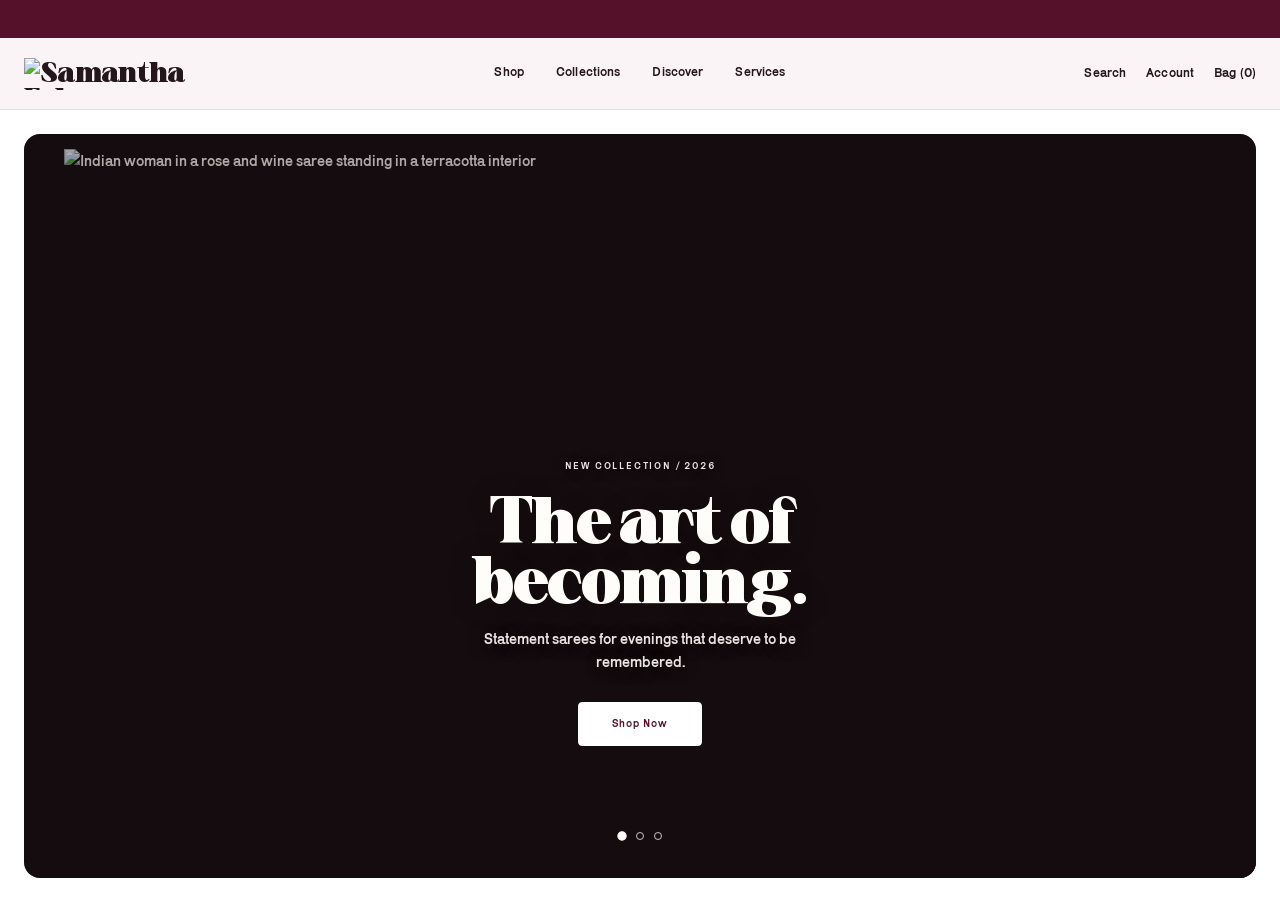
==== playground/design/index.html @ 4070430d "Add /design campaign surface with contained hero and nav alignment. Ship the campaign landing route " ====
<!doctype html>
<html lang="en">
  <head>
    <meta charset="UTF-8" />
    <meta name="viewport" content="width=device-width, initial-scale=1.0" />
    <title>Samantha Fab — Campaign Hero</title>
    <meta name="robots" content="noindex, nofollow" />
    <link rel="stylesheet" href="../styles/tokens.css" />
    <link rel="stylesheet" href="../styles/layout.css" />
    <link rel="stylesheet" href="../styles/homepage.css" />
    <link rel="stylesheet" href="../styles/quiet-editorial.css" />
    <link rel="stylesheet" href="../styles/design.css" />
    <link rel="stylesheet" href="../styles/review.css" />
    <script type="module" src="../agentation.js"></script>
  </head>
  <body>
    <div id="app" data-page="blank"></div>
    <script type="module" src="../app.js"></script>
  </body>
</html>
---- playground/styles/tokens.css ----
@font-face {
  font-family: "Sprat";
  src: url("../assets/fonts/sprat-variable.ttf") format("truetype");
  font-style: normal;
  font-weight: 100 900;
  font-stretch: 75% 125%;
  font-display: swap;
}

@font-face {
  font-family: "Karrik";
  src: url("../assets/fonts/karrik-regular.woff2") format("woff2");
  font-style: normal;
  font-weight: 400;
  font-display: swap;
}

@font-face {
  font-family: "Karrik";
  src: url("../assets/fonts/karrik-italic.woff2") format("woff2");
  font-style: italic;
  font-weight: 400;
  font-display: swap;
}

:root {
  /* Core palette — the brand color stays exact at the 700 step. */
  --color-primary-50: #faf3f6;
  --color-primary-100: #f1e1e7;
  --color-primary-200: #e3c5cf;
  --color-primary-300: #cc9aaa;
  --color-primary-400: #af6e84;
  --color-primary-500: #8f4561;
  --color-primary-600: #741e3f;
  --color-primary: #56112a;
  --color-primary-800: #3f0c20;
  --color-primary-900: #350817;

  /* Warm neutrals keep the light theme tactile rather than stark white. */
  --color-paper: #fbf8f4;
  --color-paper-deep: #f0e9e3;
  --color-cream: #fffdf9;
  --color-ink: #24171c;
  --color-ink-soft: #4f3e44;
  --color-muted: #745e66;
  --color-rule: #dcced3;
  --color-rule-dark: #bbaab1;
  --color-white: #ffffff;
  --color-cream-rgb: 255, 253, 249;

  /* Existing semantic names retained for the page data and media tones. */
  --paper: var(--color-paper);
  --paper-deep: var(--color-paper-deep);
  --cream: var(--color-cream);
  --ink: var(--color-ink);
  --ink-soft: var(--color-ink-soft);
  --muted: var(--color-muted);
  --rule: var(--color-rule);
  --rule-dark: var(--color-rule-dark);
  --rust: var(--color-primary);
  --rust-soft: var(--color-primary-300);
  --indigo: var(--color-primary-800);
  --moss: var(--color-primary-600);
  --ochre: var(--color-primary-500);
  --white: var(--color-white);

  --annotation-bg: #f6edd8;
  --annotation-line: #c5a66f;
  --annotation-label: #765f17;

  /* Typography — display contrast comes from family, size, and leading. */
  --font-display: "Sprat", Georgia, "Times New Roman", serif;
  --font-body: "Karrik", ui-sans-serif, system-ui, -apple-system, BlinkMacSystemFont, "Segoe UI", sans-serif;
  --font-sans-fallback: ui-sans-serif, system-ui, -apple-system, BlinkMacSystemFont, "Segoe UI", sans-serif;

  --weight-body: 400;
  --weight-display: 500;
  --weight-ui: 400;
  --weight-strong: 400;

  --text-2xs: 10px;
  --text-xs: 11px;
  --text-sm: 13px;
  --text-md: 16px;
  --text-body: clamp(15px, 1.05vw, 17px);
  --text-lg: clamp(18px, 1.4vw, 21px);
  --text-xl: clamp(24px, 2.2vw, 32px);
  --text-2xl: clamp(36px, 4vw, 56px);
  --text-3xl: clamp(48px, 6vw, 82px);
  --text-hero: clamp(58px, 8.5vw, 132px);
  --text-hero-mobile: clamp(50px, 15vw, 76px);
  --text-section-mobile: 40px;

  --leading-label: 1.1;
  --leading-tight: 0.94;
  --leading-display: 0.9;
  --leading-copy: 1.52;
  --leading-body: 1.58;

  --tracking-tight: -0.035em;
  --tracking-display: -0.025em;
  --tracking-ui: 0.01em;
  --tracking-label: 0.095em;

  --content-max: 1440px;
  --page-pad: clamp(20px, 5vw, 80px);
  --grid-gap: clamp(20px, 2.5vw, 40px);
  --section-pad-y: clamp(72px, 9vw, 144px);
  --stack-gap: clamp(20px, 2.5vw, 32px);
  --copy-inset: clamp(28px, 4vw, 64px);
  --rail-gap-top: clamp(40px, 5vw, 64px);
  --item-gap: clamp(16px, 2vw, 28px);

  --radius-media: 3px;
  --radius-control: 4px;
  --z-sticky: 40;
  --focus-ring: 2px solid var(--color-primary);
}

@media (max-width: 768px) {
  :root {
    --page-pad: 20px;
    --section-pad-y: clamp(56px, 12vw, 88px);
    --copy-inset: 24px;
    --rail-gap-top: 36px;
  }
}
---- playground/styles/layout.css ----
* {
  box-sizing: border-box;
}

html {
  scroll-behavior: smooth;
}

body {
  margin: 0;
  background: var(--paper);
  color: var(--ink);
  font-family: var(--font-body);
  font-size: var(--text-body);
  font-weight: var(--weight-body);
  line-height: var(--leading-body);
  font-synthesis: none;
  font-kerning: normal;
  -webkit-font-smoothing: antialiased;
}

img,
video {
  display: block;
  max-width: 100%;
}

a {
  color: inherit;
}

button {
  font: inherit;
  color: inherit;
  background: none;
  border: 0;
  cursor: pointer;
}

:focus-visible {
  outline: var(--focus-ring);
  outline-offset: 3px;
}

.site {
  width: 100%;
  min-height: 100vh;
  background: var(--paper);
}

.shell {
  width: min(100%, var(--content-max));
  margin-inline: auto;
  padding-inline: var(--page-pad);
}

.section {
  position: relative;
  padding-block: var(--section-pad-y);
}

.section--flush {
  padding-block: 0;
}

.section--compact {
  padding-block: clamp(48px, 6vw, 80px);
}

.section__inner {
  width: min(100%, var(--content-max));
  margin-inline: auto;
  padding-inline: var(--page-pad);
}

.grid-12 {
  display: grid;
  grid-template-columns: repeat(12, minmax(0, 1fr));
  gap: var(--grid-gap);
}

.eyebrow {
  display: block;
  margin: 0 0 16px;
  color: var(--muted);
  font-size: var(--text-xs);
  font-weight: var(--weight-ui);
  line-height: var(--leading-label);
  letter-spacing: var(--tracking-label);
  text-transform: uppercase;
}

.section-title {
  margin: 0;
  max-width: 18ch;
  color: var(--ink);
  font-family: var(--font-display);
  font-size: clamp(32px, 4vw, var(--text-2xl));
  font-weight: var(--weight-display);
  line-height: var(--leading-tight);
  letter-spacing: var(--tracking-display);
  text-wrap: balance;
}

.section-copy {
  margin: 18px 0 0;
  max-width: 42ch;
  color: var(--ink-soft);
  font-size: var(--text-body);
  line-height: var(--leading-copy);
  text-wrap: pretty;
}

.section-heading {
  display: flex;
  flex-direction: column;
  gap: 0;
}

.section-heading__row {
  display: flex;
  flex-wrap: wrap;
  align-items: flex-end;
  justify-content: space-between;
  gap: 20px 40px;
}

.text-link {
  display: inline-flex;
  align-items: center;
  gap: 8px;
  width: fit-content;
  color: var(--ink);
  font-size: var(--text-sm);
  font-weight: var(--weight-ui);
  letter-spacing: var(--tracking-ui);
  text-decoration: none;
  border-bottom: 1px solid currentColor;
  padding-bottom: 2px;
  transition: color 160ms ease, gap 160ms ease, border-color 160ms ease;
}

.text-link:hover {
  color: var(--rust);
  gap: 12px;
}

.text-link__arrow {
  display: inline-block;
  transition: transform 160ms ease;
}

.text-link:hover .text-link__arrow {
  transform: translateX(3px);
}

.button {
  display: inline-flex;
  align-items: center;
  justify-content: center;
  min-height: 48px;
  padding: 0 24px;
  border: 1px solid var(--ink);
  border-radius: var(--radius-control);
  font-size: var(--text-sm);
  font-weight: var(--weight-strong);
  letter-spacing: var(--tracking-ui);
  text-decoration: none;
  transition: background-color 160ms ease, color 160ms ease, border-color 160ms ease;
}

.button--fill {
  background: var(--ink);
  color: var(--cream);
}

.button--fill:hover {
  background: var(--rust);
  border-color: var(--rust);
}

.button--ghost {
  background: transparent;
  color: var(--cream);
  border-color: var(--cream);
}

.button--ghost:hover {
  background: var(--cream);
  color: var(--ink);
}

.button--on-dark {
  background: var(--cream);
  color: var(--ink);
  border-color: var(--cream);
}

.button--on-dark:hover {
  background: transparent;
  color: var(--cream);
}

.action-row {
  display: flex;
  flex-wrap: wrap;
  align-items: center;
  gap: 20px 36px;
}

.hairline {
  border: 0;
  border-top: 1px solid var(--rule);
  margin: 0;
}

.sr-only {
  position: absolute;
  width: 1px;
  height: 1px;
  padding: 0;
  margin: -1px;
  overflow: hidden;
  clip: rect(0, 0, 0, 0);
  white-space: nowrap;
  border: 0;
}

.review-only {
  display: none;
}

body[data-notes="true"] .review-only {
  display: revert;
}

@media (prefers-reduced-motion: reduce) {
  *,
  *::before,
  *::after {
    scroll-behavior: auto !important;
    transition-duration: 0.01ms !important;
    animation-duration: 0.01ms !important;
    animation-iteration-count: 1 !important;
  }
}

@media (max-width: 1024px) {
  .grid-12 {
    grid-template-columns: repeat(8, minmax(0, 1fr));
  }
}

@media (max-width: 768px) {
  .grid-12 {
    grid-template-columns: 1fr;
  }

  .section-title {
    font-size: var(--text-section-mobile);
    max-width: none;
  }
}
---- playground/styles/homepage.css ----
/* Site header — utility scrolls away; header sticks */

.site-header {
  position: sticky;
  top: 0;
  z-index: var(--z-sticky);
  background: var(--cream);
}

.utility-strip {
  display: flex;
  align-items: center;
  justify-content: center;
  gap: clamp(20px, 4vw, 48px);
  min-height: 36px;
  padding: 10px var(--page-pad);
  background: var(--rust);
  color: var(--cream);
  font-size: var(--text-xs);
  font-weight: var(--weight-ui);
  letter-spacing: var(--tracking-ui);
  line-height: var(--leading-label);
}

.utility-strip__item {
  white-space: nowrap;
}

.primary-nav {
  position: relative;
  display: grid;
  grid-template-columns: minmax(160px, 1fr) auto minmax(160px, 1fr);
  align-items: center;
  gap: 20px;
  min-height: 72px;
  padding: 14px var(--page-pad);
  background: var(--cream);
  border-bottom: 1px solid var(--rule);
}

.header-notes {
  padding-block: 16px 0;
}

.wordmark {
  display: inline-flex;
  align-items: center;
  width: fit-content;
  margin: 0;
  color: var(--ink);
  font-family: var(--font-display);
  font-size: clamp(22px, 2.2vw, 28px);
  font-weight: var(--weight-display);
  letter-spacing: var(--tracking-display);
  line-height: var(--leading-tight);
  text-decoration: none;
}

.wordmark__image {
  display: block;
  width: clamp(150px, 15vw, 190px);
  height: 42px;
  max-width: none;
  object-fit: cover;
  object-position: center;
  mix-blend-mode: multiply;
}

.nav-links {
  display: flex;
  align-items: center;
  justify-content: center;
  gap: clamp(20px, 2.5vw, 40px);
}

.nav-links a {
  font-size: var(--text-sm);
  font-weight: var(--weight-ui);
  letter-spacing: var(--tracking-ui);
  text-decoration: none;
  border-bottom: 1px solid transparent;
  padding-bottom: 2px;
  transition: color 160ms ease, border-color 160ms ease;
}

.nav-links a:hover {
  color: var(--rust);
  border-color: var(--rust);
}

.nav-actions {
  display: flex;
  align-items: center;
  justify-content: flex-end;
  gap: 20px;
}

.nav-action {
  font-size: var(--text-sm);
  font-weight: var(--weight-ui);
  letter-spacing: var(--tracking-ui);
  text-decoration: none;
  transition: color 160ms ease;
}

.nav-action:hover {
  color: var(--rust);
}

.nav-menu-toggle {
  display: none;
  min-height: 40px;
  padding: 0 12px;
  border: 1px solid var(--rule);
  border-radius: var(--radius-control);
  font-size: var(--text-sm);
  font-weight: var(--weight-ui);
  letter-spacing: var(--tracking-ui);
}

/* Media */

.media {
  position: relative;
  overflow: hidden;
  width: 100%;
  border-radius: var(--radius-media);
  background: var(--paper-deep);
}

.media__frame {
  width: 100%;
  height: 100%;
  object-fit: cover;
}

.media--tone-rust { background: var(--rust); }
.media--tone-indigo { background: var(--indigo); }
.media--tone-moss { background: var(--moss); }
.media--tone-ochre { background: var(--ochre); }
.media--tone-paper { background: var(--paper-deep); }
.media--tone-ink { background: var(--ink); }

.media--fallback {
  min-height: 100%;
}

.media--ratio-portrait { aspect-ratio: 3 / 4; }
.media--ratio-square { aspect-ratio: 1 / 1; }
.media--ratio-landscape { aspect-ratio: 4 / 3; }
.media--ratio-wide { aspect-ratio: 16 / 10; }
.media--ratio-hero { aspect-ratio: 4 / 5; min-height: 520px; }
.media--fill {
  position: absolute;
  inset: 0;
  height: 100%;
  aspect-ratio: auto;
}

/* Hero */

.section--hero {
  padding-block: clamp(56px, 7vw, 104px);
  border-bottom: 1px solid var(--rule);
}

.hero-grid {
  display: grid;
  grid-template-columns: repeat(12, minmax(0, 1fr));
  column-gap: clamp(32px, 4.5vw, 72px);
  row-gap: var(--stack-gap);
  align-items: stretch;
  min-height: min(78vh, 760px);
}

.hero-media {
  grid-column: span 7;
  position: relative;
  min-height: 520px;
}

.hero-media .media {
  position: absolute;
  inset: 0;
  height: 100%;
  border-radius: var(--radius-media);
}

.hero-copy {
  grid-column: span 5;
  display: flex;
  flex-direction: column;
  justify-content: center;
  gap: clamp(24px, 3vw, 36px);
  padding: clamp(28px, 4vw, 56px) 0;
  min-width: 0;
}

.hero-copy .eyebrow {
  margin-bottom: 0;
}

.hero-title {
  margin: 0;
  max-width: 9ch;
  font-family: var(--font-display);
  font-size: var(--text-hero);
  font-weight: var(--weight-display);
  line-height: var(--leading-display);
  letter-spacing: var(--tracking-tight);
  text-wrap: balance;
}

.hero-body {
  margin: 0;
  max-width: 34ch;
  color: var(--ink-soft);
  font-size: var(--text-lg);
  line-height: var(--leading-copy);
}

.hero-copy .action-row {
  margin-top: 8px;
}

/* Occasion */

.section--occasion {
  border-bottom: 1px solid var(--rule);
}

.occasion-rail {
  display: grid;
  grid-template-columns: repeat(5, minmax(0, 1fr));
  gap: var(--grid-gap);
  margin-top: var(--rail-gap-top);
}

.occasion-tile {
  display: flex;
  flex-direction: column;
  min-width: 0;
  text-decoration: none;
}

.occasion-tile .media {
  aspect-ratio: 3 / 4;
}

.occasion-tile:nth-child(2) .media,
.occasion-tile:nth-child(4) .media {
  aspect-ratio: 3 / 4.15;
}

.occasion-tile__title {
  margin: 18px 0 0;
  font-family: var(--font-display);
  font-size: var(--text-xl);
  font-weight: var(--weight-display);
  line-height: var(--leading-tight);
}

.occasion-tile__link {
  margin-top: 12px;
  padding-bottom: 16px;
  border-bottom: 1px solid var(--rule);
  color: var(--ink-soft);
  font-size: var(--text-sm);
  font-weight: var(--weight-ui);
  letter-spacing: var(--tracking-ui);
}

.occasion-tile:hover .occasion-tile__link {
  color: var(--rust);
}

.occasion-tile:hover .media__frame,
.occasion-tile:hover .media--fallback {
  transform: scale(1.02);
}

.occasion-tile .media__frame,
.occasion-tile .media--fallback {
  transition: transform 220ms ease;
}

/* Products */

.section--products {
  background: var(--cream);
  border-bottom: 1px solid var(--rule);
}

.product-rail {
  display: grid;
  grid-template-columns: repeat(4, minmax(0, 1fr));
  gap: var(--grid-gap);
  margin-top: var(--rail-gap-top);
}

.product-card {
  display: flex;
  flex-direction: column;
  min-width: 0;
}

.product-card__link {
  display: flex;
  flex-direction: column;
  min-width: 0;
  height: 100%;
  text-decoration: none;
  color: inherit;
}

.product-card .media {
  aspect-ratio: 3 / 4;
  transition: transform 220ms ease;
}

.product-card__link:hover .media {
  transform: scale(1.02);
}

.product-card__body {
  display: flex;
  flex-direction: column;
  gap: 6px;
  padding-top: 18px;
}

.product-tag {
  margin: 0;
  color: var(--muted);
  font-size: var(--text-xs);
  font-weight: var(--weight-ui);
  line-height: var(--leading-label);
  letter-spacing: var(--tracking-label);
  text-transform: uppercase;
}

.product-name {
  margin: 0;
  font-family: var(--font-display);
  font-size: var(--text-lg);
  font-weight: var(--weight-display);
  line-height: var(--leading-tight);
}

.product-meta {
  display: flex;
  justify-content: space-between;
  gap: 16px;
  margin-top: 6px;
  color: var(--muted);
  font-size: var(--text-sm);
  line-height: var(--leading-label);
}

.product-price {
  color: var(--ink);
  font-weight: var(--weight-strong);
}

/* Ready-to-wear split */

.section--split {
  border-bottom: 1px solid var(--rule);
}

.split-grid {
  display: grid;
  grid-template-columns: repeat(12, minmax(0, 1fr));
  column-gap: var(--copy-inset);
  row-gap: var(--stack-gap);
  align-items: center;
}

.split-media {
  grid-column: span 6;
  position: relative;
  min-height: 560px;
}

.split-media .media {
  position: absolute;
  inset: 0;
}

.split-copy {
  grid-column: span 6;
  padding: clamp(16px, 3vw, 40px) 0;
  min-width: 0;
}

.point-list {
  list-style: none;
  margin: 40px 0 0;
  padding: 0;
}

.point-item {
  display: grid;
  grid-template-columns: 48px minmax(0, 1fr);
  gap: 16px;
  padding: 18px 0;
  border-top: 1px solid var(--rule);
  font-size: var(--text-body);
  line-height: var(--leading-body);
}

.point-item:last-child {
  border-bottom: 1px solid var(--rule);
}

.point-item__index {
  color: var(--muted);
  font-size: var(--text-sm);
  font-weight: var(--weight-ui);
  line-height: var(--leading-label);
  letter-spacing: var(--tracking-ui);
}

.split-copy .button,
.split-copy .action-row {
  margin-top: 40px;
}

/* Price */

.section--price {
  border-bottom: 1px solid var(--rule);
}

.price-grid {
  display: grid;
  grid-template-columns: repeat(3, minmax(0, 1fr));
  gap: var(--grid-gap);
  margin-top: var(--rail-gap-top);
}

.price-panel {
  display: flex;
  flex-direction: column;
  justify-content: space-between;
  min-height: 280px;
  padding: clamp(28px, 3vw, 36px);
  border: 1px solid var(--rule);
  text-decoration: none;
  transition: border-color 160ms ease;
}

.price-panel:hover {
  border-color: var(--rule-dark);
}

.price-panel--paper { background: var(--paper-deep); }
.price-panel--moss { background: var(--moss); color: var(--cream); }
.price-panel--ochre { background: var(--ochre); color: var(--cream); }

.price-panel__label {
  font-size: var(--text-sm);
  font-weight: var(--weight-ui);
  letter-spacing: var(--tracking-ui);
}

.price-panel__value {
  margin: 28px 0 auto;
  font-family: var(--font-display);
  font-size: var(--text-2xl);
  font-weight: var(--weight-display);
  line-height: var(--leading-display);
  letter-spacing: var(--tracking-tight);
}

.price-panel__cta {
  margin-top: 28px;
  font-size: var(--text-sm);
  font-weight: var(--weight-strong);
  letter-spacing: var(--tracking-ui);
  text-decoration: underline;
  text-underline-offset: 4px;
}

.price-panel--moss .price-panel__cta,
.price-panel--ochre .price-panel__cta {
  color: var(--cream);
}

/* Story */

.section--story {
  background: var(--paper-deep);
  border-bottom: 1px solid var(--rule);
}

.story-grid {
  display: grid;
  grid-template-columns: repeat(12, minmax(0, 1fr));
  column-gap: var(--copy-inset);
  row-gap: var(--stack-gap);
  align-items: center;
}

.story-copy {
  grid-column: span 5;
  min-width: 0;
}

.story-media {
  grid-column: span 7;
  position: relative;
  min-height: 480px;
}

.story-media .media {
  position: absolute;
  inset: 0;
}

.media-caption {
  margin-top: 14px;
  color: var(--muted);
  font-size: var(--text-sm);
}

.story-copy .text-link {
  margin-top: 32px;
}

/* Benefits */

.section--benefits {
  border-bottom: 1px solid var(--rule);
}

.benefit-grid {
  display: grid;
  grid-template-columns: repeat(4, minmax(0, 1fr));
  margin-top: var(--rail-gap-top);
  border-top: 1px solid var(--rule);
}

.benefit-item {
  padding: 32px 28px 32px 0;
  border-right: 1px solid var(--rule);
}

.benefit-item:last-child {
  border-right: 0;
  padding-right: 0;
}

.benefit-item:not(:first-child) {
  padding-left: 28px;
}

.benefit-index {
  display: block;
  margin-bottom: 32px;
  color: var(--muted);
  font-size: var(--text-sm);
  font-weight: var(--weight-ui);
  line-height: var(--leading-label);
  letter-spacing: var(--tracking-label);
}

.benefit-title {
  margin: 0 0 14px;
  font-family: var(--font-display);
  font-size: var(--text-xl);
  font-weight: var(--weight-display);
  line-height: var(--leading-tight);
}

.benefit-copy {
  margin: 0;
  color: var(--ink-soft);
  font-size: var(--text-sm);
  line-height: var(--leading-copy);
  max-width: 28ch;
}

/* Proof */

.section--proof {
  background: var(--cream);
  border-bottom: 1px solid var(--rule);
}

.proof-grid {
  display: grid;
  grid-template-columns: 1.2fr 1fr 1fr;
  gap: var(--grid-gap);
  margin-top: var(--rail-gap-top);
}

.proof-card {
  display: flex;
  flex-direction: column;
  min-width: 0;
}

.proof-card--feature .media {
  aspect-ratio: 4 / 5;
}

.proof-card:not(.proof-card--feature) .media {
  aspect-ratio: 1 / 1;
}

.proof-quote {
  margin: 22px 0 0;
  font-family: var(--font-display);
  font-size: var(--text-xl);
  font-weight: var(--weight-display);
  line-height: var(--leading-tight);
  letter-spacing: var(--tracking-display);
}

.proof-caption {
  margin: 12px 0 0;
  color: var(--muted);
  font-size: var(--text-sm);
}

.proof-card .text-link {
  margin-top: 20px;
}

/* Service */

.section--service {
  background: var(--indigo);
  color: var(--cream);
  padding-block: clamp(56px, 7vw, 96px);
}

.section--service .eyebrow {
  color: rgba(var(--color-cream-rgb), 0.72);
  margin-bottom: 12px;
}

.section--service .section-title {
  color: var(--cream);
  max-width: 16ch;
}

.section--service .section-copy {
  color: var(--cream);
  opacity: 0.88;
  margin-top: 14px;
  max-width: 38ch;
}

.service-grid {
  display: grid;
  grid-template-columns: repeat(12, minmax(0, 1fr));
  column-gap: clamp(28px, 3.5vw, 48px);
  row-gap: 28px;
  align-items: center;
}

.service-copy {
  grid-column: span 7;
  display: flex;
  flex-direction: column;
  justify-content: center;
  min-width: 0;
  padding: 0;
}

.service-media {
  grid-column: span 5;
  position: relative;
  min-height: 280px;
  max-height: 420px;
  aspect-ratio: 4 / 5;
}

.service-media .media {
  position: absolute;
  inset: 0;
}

.section--service .text-link {
  color: var(--cream);
  border-color: rgba(var(--color-cream-rgb), 0.55);
}

.section--service .text-link:hover {
  color: var(--cream);
  border-color: var(--cream);
}

.service-copy .action-row {
  margin-top: 28px;
  gap: 18px 28px;
}

/* Library — quiet utility strip, deliberately underplayed */

.section--library {
  border-bottom: 1px solid var(--rule);
}

.section--library-quiet {
  padding-block: clamp(28px, 4vw, 44px);
  background: var(--paper-deep);
}

.library-quiet {
  display: flex;
  flex-wrap: wrap;
  align-items: baseline;
  justify-content: space-between;
  gap: 16px 40px;
}

.library-quiet__lead {
  display: flex;
  flex-wrap: wrap;
  align-items: baseline;
  gap: 10px 20px;
  min-width: 0;
}

.library-quiet__lead .eyebrow {
  margin: 0;
}

.library-quiet__title {
  margin: 0;
  color: var(--ink-soft);
  font-family: var(--font-body);
  font-size: var(--text-sm);
  font-weight: var(--weight-ui);
  line-height: var(--leading-copy);
  max-width: none;
}

.library-quiet__links {
  display: flex;
  flex-wrap: wrap;
  align-items: center;
  gap: 10px 24px;
}

.library-quiet__link {
  color: var(--ink);
  font-size: var(--text-sm);
  font-weight: var(--weight-ui);
  letter-spacing: var(--tracking-ui);
  text-decoration: none;
  border-bottom: 1px solid transparent;
  padding-bottom: 1px;
  transition: color 160ms ease, border-color 160ms ease;
}

.library-quiet__link:hover {
  color: var(--rust);
  border-color: var(--rust);
}

/* Sale */

.section--sale {
  background: var(--rust);
  color: var(--cream);
  padding-block: clamp(48px, 6vw, 80px);
}

.section--sale .eyebrow {
  color: rgba(var(--color-cream-rgb), 0.78);
  margin-bottom: 10px;
}

.section--sale .section-title {
  color: var(--cream);
  max-width: 22ch;
}

.sale-block {
  display: flex;
  flex-direction: column;
  gap: clamp(28px, 4vw, 44px);
}

.sale-inner {
  display: flex;
  flex-wrap: wrap;
  align-items: flex-end;
  justify-content: space-between;
  gap: 20px 40px;
}

.sale-copy .section-title {
  margin-top: 0;
}

.section--sale .text-link {
  color: var(--cream);
  border-color: rgba(var(--color-cream-rgb), 0.65);
}

.section--sale .text-link:hover {
  border-color: var(--cream);
}

.product-rail--sale {
  margin-top: 0;
}

.product-card--on-sale {
  color: var(--cream);
}

.product-card--on-sale .product-tag {
  color: rgba(var(--color-cream-rgb), 0.7);
}

.product-card--on-sale .product-name {
  color: var(--cream);
}

.product-card--on-sale .product-meta {
  color: rgba(var(--color-cream-rgb), 0.7);
}

.product-card--on-sale .product-price {
  color: var(--cream);
}

.product-price-wrap {
  display: inline-flex;
  align-items: baseline;
  gap: 8px;
}

.product-compare {
  font-size: var(--text-sm);
  font-weight: var(--weight-body);
  text-decoration: line-through;
  opacity: 0.7;
}

.product-card--on-sale .product-compare {
  color: rgba(var(--color-cream-rgb), 0.65);
}

/* Footer */

.site-footer {
  background: var(--ink);
  color: var(--cream);
  padding-block: clamp(56px, 8vw, 96px) 40px;
}

.footer-grid {
  display: grid;
  grid-template-columns: minmax(0, 1.2fr) minmax(0, 2fr);
  gap: clamp(48px, 6vw, 88px);
}

.site-footer .wordmark {
  color: var(--cream);
}

.footer-brand-copy {
  margin: 20px 0 0;
  max-width: 28ch;
  color: rgba(var(--color-cream-rgb), 0.72);
  font-size: var(--text-body);
  line-height: var(--leading-copy);
}

.footer-columns {
  display: grid;
  grid-template-columns: repeat(4, minmax(0, 1fr));
  gap: 28px 32px;
}

.footer-heading {
  margin: 0 0 18px;
  font-family: var(--font-display);
  font-size: var(--text-lg);
  font-weight: var(--weight-display);
  line-height: var(--leading-tight);
}

.footer-links {
  display: grid;
  gap: 12px;
  margin: 0;
  padding: 0;
  list-style: none;
}

.footer-links a {
  color: rgba(var(--color-cream-rgb), 0.72);
  font-size: var(--text-sm);
  font-weight: var(--weight-ui);
  line-height: var(--leading-copy);
  text-decoration: none;
  transition: color 160ms ease;
}

.footer-links a:hover {
  color: var(--cream);
}

.footer-bottom {
  margin-top: 56px;
  padding-top: 24px;
  border-top: 1px solid color-mix(in srgb, var(--rule) 22%, transparent);
  color: rgba(var(--color-cream-rgb), 0.55);
  font-size: var(--text-xs);
  line-height: var(--leading-label);
  letter-spacing: var(--tracking-ui);
}

/* Responsive */

@media (max-width: 1100px) {
  .occasion-rail {
    grid-template-columns: repeat(3, minmax(0, 1fr));
  }

  .occasion-tile:nth-child(4),
  .occasion-tile:nth-child(5) {
    grid-column: span 1;
  }

  .product-rail {
    grid-template-columns: repeat(2, minmax(0, 1fr));
  }

  .benefit-grid {
    grid-template-columns: repeat(2, minmax(0, 1fr));
  }

  .benefit-item:nth-child(2) {
    border-right: 0;
  }

  .benefit-item:nth-child(3),
  .benefit-item:nth-child(4) {
    border-top: 1px solid var(--rule);
  }

  .proof-grid {
    grid-template-columns: 1fr 1fr;
  }

  .proof-card--feature {
    grid-column: 1 / -1;
  }
}

@media (max-width: 900px) {
  .primary-nav {
    grid-template-columns: auto 1fr auto;
  }

  .nav-links {
    display: none;
  }

  .nav-menu-toggle {
    display: inline-flex;
    align-items: center;
  }

  .hero-grid,
  .split-grid,
  .story-grid,
  .service-grid {
    grid-template-columns: 1fr;
    min-height: 0;
    row-gap: 28px;
  }

  .hero-media,
  .hero-copy,
  .split-media,
  .split-copy,
  .story-copy,
  .story-media,
  .service-copy,
  .service-media {
    grid-column: 1;
  }

  .hero-media,
  .split-media,
  .story-media {
    position: relative;
    min-height: 0;
  }

  .hero-media .media,
  .split-media .media,
  .story-media .media {
    position: relative;
    inset: auto;
    aspect-ratio: 4 / 5;
    min-height: 360px;
  }

  .service-media {
    position: relative;
    min-height: 0;
    max-height: none;
    aspect-ratio: 5 / 4;
  }

  .service-media .media {
    position: relative;
    inset: auto;
    aspect-ratio: 5 / 4;
    min-height: 220px;
  }

  .hero-copy,
  .split-copy,
  .story-copy,
  .service-copy {
    padding: 0;
  }

  .service-copy .action-row {
    margin-top: 22px;
  }

  .hero-title {
    font-size: var(--text-hero-mobile);
    max-width: none;
  }

  .price-grid {
    grid-template-columns: 1fr;
  }

  .library-quiet {
    flex-direction: column;
    align-items: flex-start;
    gap: 14px;
  }

  .footer-grid {
    grid-template-columns: 1fr;
  }

  .footer-columns {
    grid-template-columns: repeat(2, minmax(0, 1fr));
  }

  .nav-links.nav-links--open {
    position: absolute;
    top: 100%;
    left: 0;
    right: 0;
    display: flex;
    flex-direction: column;
    align-items: flex-start;
    gap: 0;
    padding: 12px var(--page-pad) 20px;
    background: var(--cream);
    border-bottom: 1px solid var(--rule);
  }

  .nav-links.nav-links--open a {
    width: 100%;
    padding: 12px 0;
    border-bottom: 1px solid var(--rule);
  }

  .site-header {
    z-index: var(--z-sticky);
  }
}

@media (max-width: 640px) {
  .utility-strip {
    justify-content: flex-start;
    overflow-x: auto;
    -webkit-overflow-scrolling: touch;
  }

  .nav-actions .nav-action--account {
    display: none;
  }

  .occasion-rail,
  .product-rail {
    display: flex;
    overflow-x: auto;
    gap: 20px;
    padding-bottom: 8px;
    scroll-snap-type: x mandatory;
    -webkit-overflow-scrolling: touch;
  }

  .occasion-tile,
  .product-card {
    flex: 0 0 min(72vw, 280px);
    scroll-snap-align: start;
  }

  .benefit-grid {
    grid-template-columns: 1fr;
  }

  .benefit-item,
  .benefit-item:not(:first-child) {
    padding: 28px 0;
    border-right: 0;
    border-bottom: 1px solid var(--rule);
  }

  .benefit-item:nth-child(3),
  .benefit-item:nth-child(4) {
    border-top: 0;
  }

  .proof-grid {
    grid-template-columns: 1fr;
    gap: 32px;
  }

  .sale-inner {
    flex-direction: column;
    align-items: flex-start;
  }

  .sale-block {
    gap: 24px;
  }
}

/* Flat fallback surface — subtle textile grain, no gradient */
.media__fallback-surface {
  position: relative;
  width: 100%;
  height: 100%;
  min-height: inherit;
}

.media__fallback-surface::after {
  content: "";
  position: absolute;
  inset: 0;
  opacity: 0.12;
  pointer-events: none;
  background-image: url("data:image/svg+xml,%3Csvg viewBox='0 0 200 200' xmlns='http://www.w3.org/2000/svg'%3E%3Cfilter id='n'%3E%3CfeTurbulence type='fractalNoise' baseFrequency='0.85' numOctaves='3' stitchTiles='stitch'/%3E%3C/filter%3E%3Crect width='100%25' height='100%25' filter='url(%23n)' opacity='0.55'/%3E%3C/svg%3E");
  background-size: 160px 160px;
  mix-blend-mode: multiply;
}

.media--tone-ink .media__fallback-surface::after,
.media--tone-indigo .media__fallback-surface::after,
.media--tone-moss .media__fallback-surface::after,
.media--tone-rust .media__fallback-surface::after {
  mix-blend-mode: soft-light;
  opacity: 0.28;
}
---- playground/styles/quiet-editorial.css ----
/* Quiet Editorial Split — isolated page study */

body[data-page="quiet-editorial"] {
  background: var(--paper);
}

body[data-page="quiet-editorial"] .site {
  background: var(--paper);
}

body[data-page="quiet-editorial"] .utility-strip {
  min-height: 38px;
  padding-block: 10px;
  letter-spacing: var(--tracking-ui);
}

body[data-page="quiet-editorial"] .primary-nav {
  min-height: 76px;
  padding-block: 16px;
}

body[data-page="quiet-editorial"] .wordmark {
  font-size: clamp(24px, 2.4vw, 30px);
  font-weight: var(--weight-display);
}

body[data-page="quiet-editorial"] .nav-links {
  gap: clamp(24px, 3vw, 48px);
}

body[data-page="quiet-editorial"] .hero-grid {
  column-gap: clamp(40px, 6vw, 96px);
  min-height: min(76vh, 720px);
}

body[data-page="quiet-editorial"] .section--hero {
  padding-block: clamp(32px, 4.5vw, 72px);
  background: var(--paper);
}

body[data-page="quiet-editorial"] .hero-media {
  min-height: clamp(520px, 70vh, 720px);
}

body[data-page="quiet-editorial"] .hero-copy {
  gap: clamp(28px, 3.5vw, 44px);
  padding-block: clamp(32px, 5vw, 72px);
}

body[data-page="quiet-editorial"] .hero-title {
  max-width: 8ch;
  font-size: clamp(62px, 6.8vw, 108px);
}

body[data-page="quiet-editorial"] .hero-body {
  max-width: 31ch;
}

body[data-page="quiet-editorial"] .hero-copy .action-row {
  margin-top: 4px;
}

@media (max-width: 900px) {
  body[data-page="quiet-editorial"] .primary-nav {
    min-height: 68px;
  }

  body[data-page="quiet-editorial"] .hero-grid {
    min-height: 0;
    row-gap: 32px;
  }

  body[data-page="quiet-editorial"] .hero-media {
    min-height: 0;
  }

  body[data-page="quiet-editorial"] .hero-copy {
    gap: 24px;
    padding-block: 0 clamp(24px, 6vw, 48px);
  }

  body[data-page="quiet-editorial"] .hero-title {
    font-size: var(--text-hero-mobile);
  }
}

@media (max-width: 640px) {
  body[data-page="quiet-editorial"] .utility-strip {
    min-height: 36px;
  }

  body[data-page="quiet-editorial"] .section--hero {
    padding-block: 24px 48px;
  }

  body[data-page="quiet-editorial"] .hero-media .media {
    min-height: 420px;
  }
}
---- playground/styles/design.css ----
/* /design page experiments — isolated from the homepage and editorial study. */

/* Sprat’s wght axis is ~10–200; Regular is wght 100. A 100–900 face + CSS 400 reads heavy. */
@font-face {
  font-family: "Sprat Campaign";
  src: url("../assets/fonts/sprat-variable.ttf") format("truetype");
  font-style: normal;
  font-weight: 400;
  font-display: swap;
  font-variation-settings: "wght" 100, "wdth" 122;
}

body[data-page="blank"] {
  background: var(--white);
}

body[data-page="blank"] .site {
  background: var(--white);
}

/* —— Rotating USP strip (replaces static utility bar) —— */

body[data-page="blank"] .design-usp-strip {
  --usp-count: 3;
  --usp-hold: 3s;
  --usp-cycle: calc(var(--usp-count) * var(--usp-hold));
  padding-block: 0;
  border-bottom: 0;
  background: var(--rust);
  color: var(--cream);
}

body[data-page="blank"] .design-usp-strip__inner {
  width: 100%;
  max-width: none;
  padding: 0;
}

body[data-page="blank"] .design-usp-strip__viewport {
  position: relative;
  display: grid;
  place-items: center;
  min-height: 36px;
  padding: 10px var(--page-pad);
  overflow: hidden;
}

body[data-page="blank"] .design-usp-strip__list {
  position: relative;
  display: grid;
  place-items: center;
  width: 100%;
  margin: 0;
  padding: 0;
  list-style: none;
  min-height: 1.2em;
}

body[data-page="blank"] .design-usp-strip__item {
  grid-area: 1 / 1;
  display: inline-flex;
  align-items: center;
  justify-content: center;
  gap: 6px;
  margin: 0;
  opacity: 0;
  filter: blur(2px);
  pointer-events: none;
  font-size: var(--text-xs);
  font-weight: var(--weight-ui);
  letter-spacing: var(--tracking-ui);
  line-height: var(--leading-label);
  white-space: nowrap;
  animation: design-usp-cycle var(--usp-cycle) cubic-bezier(0.4, 0, 0.2, 1) infinite;
  animation-delay: calc(var(--usp-index, 0) * var(--usp-hold));
}

body[data-page="blank"] .design-usp-strip__icon {
  width: 16px;
  height: 16px;
  flex-shrink: 0;
}

body[data-page="blank"] .design-usp-strip__label {
  position: relative;
  display: inline-block;
  overflow: hidden;
}

body[data-page="blank"] .design-usp-strip__label::after {
  content: "";
  position: absolute;
  inset: -20% -40%;
  background: linear-gradient(
    105deg,
    transparent 0%,
    transparent 42%,
    rgba(255, 253, 249, 0.55) 50%,
    transparent 58%,
    transparent 100%
  );
  transform: translateX(-130%);
  opacity: 0;
  pointer-events: none;
  mix-blend-mode: soft-light;
  animation: design-usp-shimmer var(--usp-cycle) cubic-bezier(0.4, 0, 0.2, 1) infinite;
  animation-delay: calc(var(--usp-index, 0) * var(--usp-hold));
}

@keyframes design-usp-cycle {
  /* ~0.5s blur-in, hold, ~0.5s blur-out within each 1/3 slot (9s full cycle). */
  0% {
    opacity: 0;
    filter: blur(2px);
  }
  6% {
    opacity: 1;
    filter: blur(0);
  }
  27% {
    opacity: 1;
    filter: blur(0);
  }
  33.333% {
    opacity: 0;
    filter: blur(2px);
  }
  100% {
    opacity: 0;
    filter: blur(2px);
  }
}

@keyframes design-usp-shimmer {
  /* After settle (~6%), sweep once across the label, then rest until exit. */
  0%,
  7% {
    transform: translateX(-130%);
    opacity: 0;
  }
  8% {
    transform: translateX(-120%);
    opacity: 1;
  }
  18% {
    transform: translateX(120%);
    opacity: 1;
  }
  19%,
  100% {
    transform: translateX(120%);
    opacity: 0;
  }
}

/* —— Sticky nav: soft primary wash + blur —— */

body[data-page="blank"] .site-header {
  background: transparent;
}

body[data-page="blank"] .primary-nav {
  padding-inline: 24px;
  background: color-mix(in srgb, var(--color-primary-50) 90%, transparent);
  border-bottom-color: color-mix(in srgb, var(--color-primary-200) 55%, transparent);
  backdrop-filter: blur(14px) saturate(1.15);
  -webkit-backdrop-filter: blur(14px) saturate(1.15);
}

body[data-page="blank"] .wordmark__image {
  width: clamp(148px, 15vw, 200px);
  height: auto;
  max-height: 32px;
  object-fit: contain;
  object-position: left center;
  mix-blend-mode: normal;
}

body[data-page="blank"] .section--campaign-hero {
  padding: 24px;
  border-bottom: 0;
  background: var(--white);
}

body[data-page="blank"] .campaign-hero__stage {
  position: relative;
  width: 100%;
  min-height: clamp(592px, calc(100svh - 156px), 872px);
  overflow: hidden;
  isolation: isolate;
  border-radius: 16px;
  background: #160d10;
  color: var(--cream);
}

body[data-page="blank"] .campaign-hero__slides,
body[data-page="blank"] .campaign-slide,
body[data-page="blank"] .campaign-slide__media,
body[data-page="blank"] .campaign-slide__media .media__frame,
body[data-page="blank"] .campaign-slide__veil {
  position: absolute;
  inset: 0;
  width: 100%;
  height: 100%;
}

body[data-page="blank"] .campaign-slide {
  z-index: 0;
  opacity: 0;
  visibility: hidden;
  pointer-events: none;
  transition: opacity 780ms cubic-bezier(0.22, 1, 0.36, 1), visibility 0ms linear 780ms;
}

body[data-page="blank"] .campaign-slide.is-active {
  z-index: 1;
  opacity: 1;
  visibility: visible;
  pointer-events: auto;
  transition-delay: 0ms;
}

body[data-page="blank"] .campaign-slide__media {
  border-radius: 0;
  background: #160d10;
  overflow: hidden;
}

body[data-page="blank"] .campaign-slide__media.media--fill {
  position: absolute;
  inset: 0;
  width: 100%;
  height: 100%;
  min-width: 100%;
  min-height: 100%;
  aspect-ratio: auto;
}

body[data-page="blank"] .campaign-slide__media .media__frame {
  position: absolute;
  inset: 0;
  width: 100%;
  height: 100%;
  max-width: none;
  max-height: none;
  object-fit: cover;
  object-position: center center;
}

body[data-page="blank"] .campaign-slide__veil {
  z-index: 1;
  background: rgba(18, 10, 12, 0.34);
}

body[data-page="blank"] .campaign-slide__content {
  position: absolute;
  z-index: 2;
  inset: 0;
  display: flex;
  flex-direction: column;
  align-items: center;
  justify-content: flex-end;
  width: min(100%, 760px);
  margin-inline: auto;
  padding: clamp(120px, 14vw, 180px) var(--page-pad) clamp(96px, 11vw, 132px);
  text-align: center;
  text-shadow: 0 2px 26px rgba(18, 10, 12, 0.28);
}

body[data-page="blank"] .campaign-slide__eyebrow {
  margin-bottom: 16px;
  color: rgba(255, 253, 249, 0.9);
  font-family: var(--font-body);
  font-size: 10px;
  font-weight: var(--weight-ui);
  letter-spacing: 0.18em;
  line-height: var(--leading-label);
  text-transform: uppercase;
}

body[data-page="blank"] .campaign-slide__title {
  max-width: 11ch;
  margin: 0;
  color: var(--cream);
  font-family: "Sprat Campaign", var(--font-display);
  font-size: clamp(44px, 5.2vw, 80px);
  font-weight: 400;
  line-height: 0.9;
  letter-spacing: -0.045em;
  text-wrap: balance;
}

body[data-page="blank"] .campaign-slide__copy {
  max-width: 35ch;
  margin: 22px 0 0;
  color: rgba(255, 253, 249, 0.9);
  font-family: var(--font-body);
  font-size: clamp(15px, 1.05vw, 17px);
  line-height: var(--leading-copy);
}

body[data-page="blank"] .campaign-slide__cta {
  margin-top: 28px;
  min-width: 124px;
  min-height: 44px;
  font-family: var(--font-body);
  font-size: 11px;
  letter-spacing: 0.08em;
  background: var(--white);
  border-color: var(--white);
  color: var(--color-primary);
  text-shadow: none;
}

body[data-page="blank"] .campaign-slide__cta:hover {
  background: var(--color-cream);
  border-color: var(--color-cream);
  color: var(--color-primary-800);
}

body[data-page="blank"] .campaign-hero__dot:active {
  transform: scale(0.97);
}

body[data-page="blank"] .campaign-hero__footer {
  position: absolute;
  z-index: 3;
  right: var(--page-pad);
  bottom: clamp(22px, 3vw, 42px);
  left: var(--page-pad);
  display: flex;
  align-items: end;
  justify-content: center;
  gap: 24px;
}

body[data-page="blank"] .campaign-hero__pagination {
  display: flex;
  align-items: center;
  gap: 10px;
}

body[data-page="blank"] .campaign-hero__dot {
  width: 8px;
  height: 8px;
  padding: 0;
  border: 1px solid rgba(255, 253, 249, 0.76);
  border-radius: 50%;
  background: transparent;
  color: transparent;
  font-family: var(--font-body);
  font-size: 0;
  line-height: 1;
  transition: background-color 220ms ease-out, border-color 220ms ease-out, transform 220ms ease-out;
}

body[data-page="blank"] .campaign-hero__dot.is-active {
  border-color: var(--cream);
  background: var(--cream);
  transform: scale(1.18);
}

body[data-page="blank"] .campaign-hero__stage :focus-visible {
  outline-color: var(--cream);
}

@media (prefers-reduced-motion: reduce) {
  body[data-page="blank"] .campaign-slide,
  body[data-page="blank"] .campaign-hero__dot {
    transition: none;
  }

  body[data-page="blank"] .design-usp-strip__item {
    animation: none;
    opacity: 0;
    filter: none;
    pointer-events: none;
  }

  body[data-page="blank"] .design-usp-strip__item:first-child {
    opacity: 1;
    pointer-events: auto;
  }

  body[data-page="blank"] .design-usp-strip__label::after {
    animation: none;
    content: none;
  }
}

@media (max-width: 640px) {
  body[data-page="blank"] .section--campaign-hero {
    padding: 16px;
  }

  body[data-page="blank"] .campaign-hero__stage {
    min-height: calc(100svh - 156px);
    border-radius: 12px;
  }

  body[data-page="blank"] .campaign-slide__content {
    padding: 100px 24px 112px;
  }

  body[data-page="blank"] .campaign-slide__title {
    max-width: 10ch;
    font-size: clamp(38px, 10.5vw, 56px);
  }

  body[data-page="blank"] .campaign-slide__copy {
    max-width: 27ch;
    margin-top: 18px;
    font-size: 15px;
  }

  body[data-page="blank"] .campaign-slide__cta {
    margin-top: 24px;
  }

  body[data-page="blank"] .campaign-hero__footer {
    right: 24px;
    bottom: 22px;
    left: 24px;
  }

  body[data-page="blank"] .primary-nav {
    padding-inline: 16px;
  }

  body[data-page="blank"] .wordmark__image {
    width: 136px;
    height: auto;
    max-height: 28px;
  }
}
---- playground/styles/review.css ----
/* Review / annotation mode — only visible with ?notes=1 */

.review-banner {
  padding: 14px var(--page-pad);
  background: var(--annotation-bg);
  border-bottom: 1px solid var(--annotation-line);
  color: var(--ink);
  font-size: var(--text-sm);
}

.review-banner strong {
  font-weight: var(--weight-strong);
}

.section-meta {
  display: flex;
  flex-wrap: wrap;
  gap: 8px 16px;
  margin-bottom: 20px;
  padding-bottom: 12px;
  border-bottom: 1px dashed var(--annotation-line);
}

.section-meta__number,
.section-meta__name {
  font-size: var(--text-xs);
  font-weight: var(--weight-ui);
  line-height: var(--leading-label);
  letter-spacing: var(--tracking-label);
  text-transform: uppercase;
  color: var(--annotation-label);
}

.section-meta__name {
  color: var(--ink-soft);
  font-weight: var(--weight-ui);
}

.annotation {
  margin-top: 28px;
  padding: 14px 16px;
  border: 1px solid var(--annotation-line);
  border-radius: var(--radius-control);
  background: var(--annotation-bg);
  color: var(--ink);
}

.annotation__label {
  display: block;
  margin-bottom: 8px;
  color: var(--annotation-label);
  font-size: var(--text-xs);
  font-weight: var(--weight-ui);
  line-height: var(--leading-label);
  letter-spacing: var(--tracking-label);
  text-transform: uppercase;
}

.annotation__copy {
  margin: 0;
  font-size: var(--text-sm);
  line-height: var(--leading-copy);
}

.media-note {
  margin-top: 8px;
  padding: 8px 10px;
  border: 1px dashed var(--annotation-line);
  background: rgba(243, 235, 207, 0.85);
  color: var(--ink);
  font-size: var(--text-xs);
  line-height: var(--leading-copy);
}

body[data-notes="true"] .section:hover {
  outline: 1px dashed rgba(196, 165, 111, 0.55);
  outline-offset: -1px;
}

body[data-notes="true"] .playground-intro {
  display: block;
  padding: 28px var(--page-pad) 20px;
  border-bottom: 1px solid var(--rule);
  background: var(--paper-deep);
}

.playground-intro {
  display: none;
}

.playground-intro__eyebrow {
  color: var(--muted);
  font-size: var(--text-xs);
  font-weight: var(--weight-ui);
  line-height: var(--leading-label);
  letter-spacing: var(--tracking-label);
  text-transform: uppercase;
}

.playground-intro__title {
  margin: 8px 0 6px;
  font-family: var(--font-display);
  font-size: clamp(28px, 4vw, 40px);
  font-weight: var(--weight-display);
  line-height: var(--leading-tight);
}

.playground-intro__copy {
  margin: 0;
  max-width: 52ch;
  color: var(--ink-soft);
  font-size: var(--text-sm);
}


/* Restore layout when notes mode reveals annotations */
body[data-notes="true"] .section-meta.review-only {
  display: flex;
}

body[data-notes="true"] .annotation.review-only,
body[data-notes="true"] .media-note.review-only,
body[data-notes="true"] .review-banner.review-only,
body[data-notes="true"] .playground-intro.review-only,
body[data-notes="true"] .header-notes.review-only {
  display: block;
}
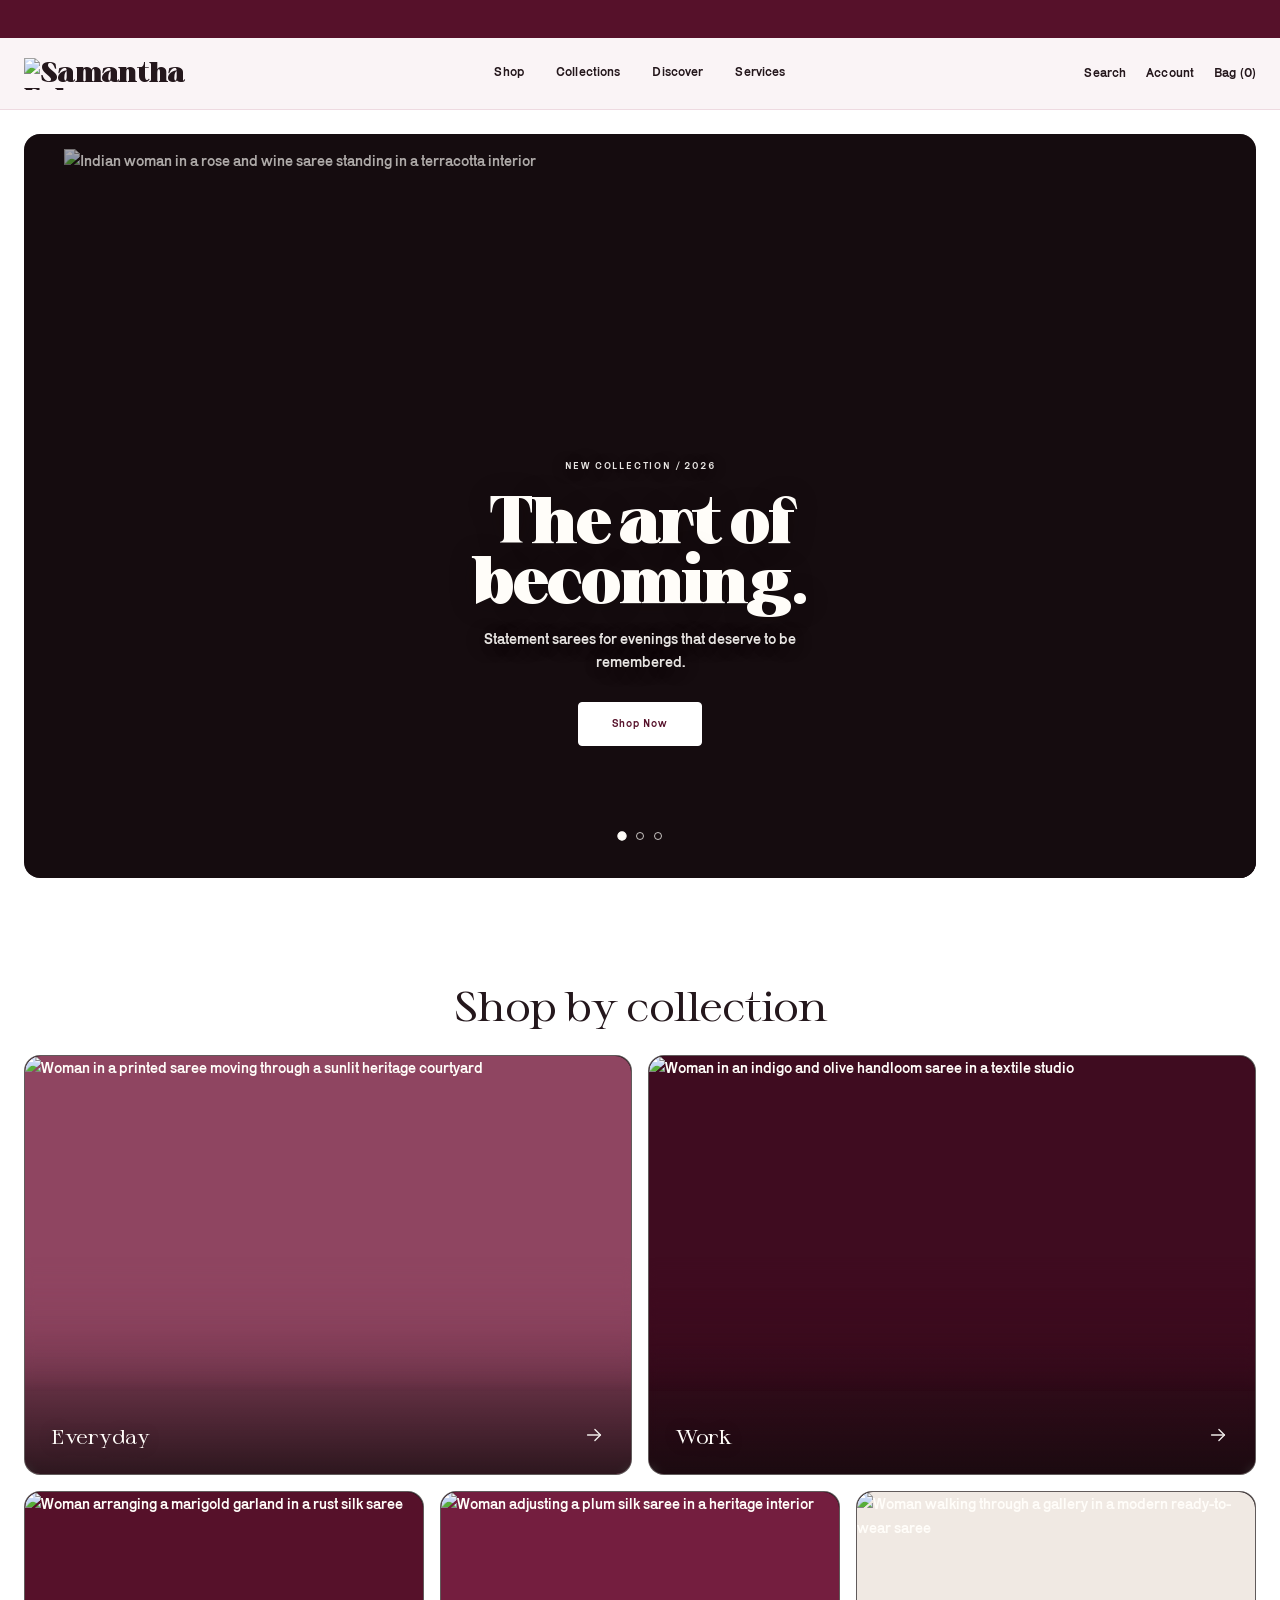
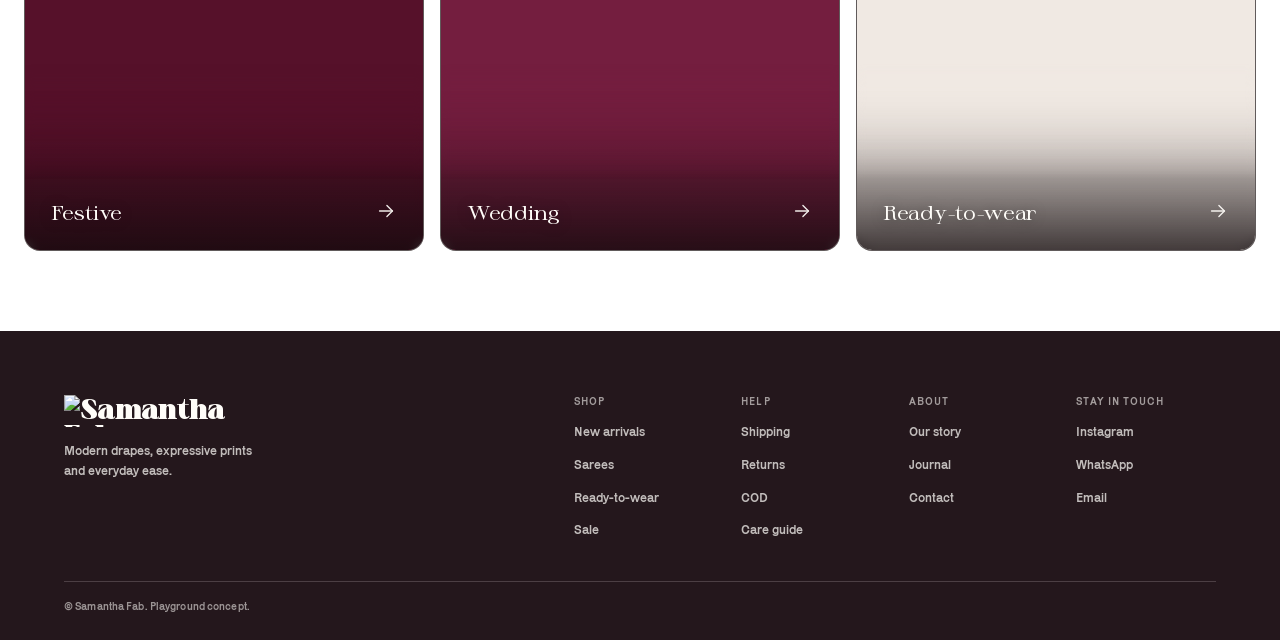
==== commit f2ae0b9f: "Make the Agentation control visible on the dark /design hero. Clear the hide-until-restart flag, loa" ====
--- a/playground/design/index.html
+++ b/playground/design/index.html
@@ -11,7 +11,7 @@
     <link rel="stylesheet" href="../styles/quiet-editorial.css" />
     <link rel="stylesheet" href="../styles/design.css" />
     <link rel="stylesheet" href="../styles/review.css" />
-    <script type="module" src="../agentation.js"></script>
+    <script type="module" src="/agentation.js"></script>
   </head>
   <body>
     <div id="app" data-page="blank"></div>
--- a/playground/styles/layout.css
+++ b/playground/styles/layout.css
@@ -226,7 +226,7 @@
   border: 0;
 }
 
-.review-only {
+body:not([data-notes="true"]) .review-only {
   display: none;
 }
 
--- a/playground/styles/homepage.css
+++ b/playground/styles/homepage.css
@@ -853,13 +853,13 @@
 .site-footer {
   background: var(--ink);
   color: var(--cream);
-  padding-block: clamp(56px, 8vw, 96px) 40px;
+  padding-block: clamp(48px, 5vw, 64px) 28px;
 }
 
 .footer-grid {
   display: grid;
-  grid-template-columns: minmax(0, 1.2fr) minmax(0, 2fr);
-  gap: clamp(48px, 6vw, 88px);
+  grid-template-columns: minmax(0, 5fr) minmax(0, 7fr);
+  gap: clamp(40px, 4vw, 64px);
 }
 
 .site-footer .wordmark {
@@ -867,30 +867,33 @@
 }
 
 .footer-brand-copy {
-  margin: 20px 0 0;
-  max-width: 28ch;
+  margin: 14px 0 0;
+  max-width: 24ch;
   color: rgba(var(--color-cream-rgb), 0.72);
-  font-size: var(--text-body);
+  font-size: var(--text-sm);
   line-height: var(--leading-copy);
 }
 
 .footer-columns {
   display: grid;
   grid-template-columns: repeat(4, minmax(0, 1fr));
-  gap: 28px 32px;
+  gap: 24px 28px;
 }
 
 .footer-heading {
-  margin: 0 0 18px;
-  font-family: var(--font-display);
-  font-size: var(--text-lg);
-  font-weight: var(--weight-display);
-  line-height: var(--leading-tight);
+  margin: 0 0 12px;
+  color: rgba(var(--color-cream-rgb), 0.58);
+  font-family: var(--font-body);
+  font-size: var(--text-xs);
+  font-weight: var(--weight-ui);
+  line-height: var(--leading-label);
+  letter-spacing: var(--tracking-label);
+  text-transform: uppercase;
 }
 
 .footer-links {
   display: grid;
-  gap: 12px;
+  gap: 9px;
   margin: 0;
   padding: 0;
   list-style: none;
@@ -909,9 +912,15 @@
   color: var(--cream);
 }
 
+.footer-links a:focus-visible {
+  color: var(--cream);
+  outline: 1px solid currentColor;
+  outline-offset: 4px;
+}
+
 .footer-bottom {
-  margin-top: 56px;
-  padding-top: 24px;
+  margin: 40px 0 0;
+  padding-top: 18px;
   border-top: 1px solid color-mix(in srgb, var(--rule) 22%, transparent);
   color: rgba(var(--color-cream-rgb), 0.55);
   font-size: var(--text-xs);
@@ -1049,10 +1058,20 @@
 
   .footer-grid {
     grid-template-columns: 1fr;
+    gap: 36px;
   }
 
   .footer-columns {
     grid-template-columns: repeat(2, minmax(0, 1fr));
+    gap: 32px 24px;
+  }
+
+  .site-footer {
+    padding-block: 44px 24px;
+  }
+
+  .footer-bottom {
+    margin-top: 36px;
   }
 
   .nav-links.nav-links--open {
--- a/playground/styles/design.css
+++ b/playground/styles/design.css
@@ -206,18 +206,48 @@
 
 body[data-page="blank"] .campaign-slide {
   z-index: 0;
-  opacity: 0;
   visibility: hidden;
   pointer-events: none;
-  transition: opacity 780ms cubic-bezier(0.22, 1, 0.36, 1), visibility 0ms linear 780ms;
+  /* Park off-stage to the right so RTL enters are ready without a snap. */
+  transform: translateX(100%);
+  transition: none;
 }
 
 body[data-page="blank"] .campaign-slide.is-active {
-  z-index: 1;
-  opacity: 1;
+  z-index: 2;
   visibility: visible;
   pointer-events: auto;
-  transition-delay: 0ms;
+  transform: translateX(0);
+}
+
+/* Transitions only while moving — avoids cleanup snapping slides back into view. */
+body[data-page="blank"] .campaign-slide.is-moving {
+  visibility: visible;
+  transition: transform 780ms cubic-bezier(0.22, 1, 0.36, 1);
+}
+
+body[data-page="blank"] .campaign-slide.is-enter-from-right {
+  z-index: 2;
+  visibility: visible;
+  transform: translateX(100%);
+}
+
+body[data-page="blank"] .campaign-slide.is-enter-from-left {
+  z-index: 2;
+  visibility: visible;
+  transform: translateX(-100%);
+}
+
+body[data-page="blank"] .campaign-slide.is-exit-to-left {
+  z-index: 1;
+  pointer-events: none;
+  transform: translateX(-100%);
+}
+
+body[data-page="blank"] .campaign-slide.is-exit-to-right {
+  z-index: 1;
+  pointer-events: none;
+  transform: translateX(100%);
 }
 
 body[data-page="blank"] .campaign-slide__media {
@@ -364,6 +394,144 @@
   outline-color: var(--cream);
 }
 
+/* —— Shop by collection: 2+3 bento aligned to campaign gutters —— */
+
+body[data-page="blank"] .design-collection-bento {
+  padding: 80px 24px;
+  border-bottom: 0;
+  background: var(--white);
+}
+
+body[data-page="blank"] .design-collection-bento__heading {
+  margin: 0 0 28px;
+  color: var(--ink);
+  font-family: "Sprat Campaign", var(--font-display);
+  font-size: clamp(28px, 3.2vw, 42px);
+  font-weight: 400;
+  font-variation-settings: "wdth" 122, "wght" 100;
+  letter-spacing: -0.03em;
+  line-height: 1.1;
+  text-align: center;
+  text-wrap: balance;
+}
+
+body[data-page="blank"] .design-collection-bento__grid {
+  display: grid;
+  grid-template-columns: repeat(6, minmax(0, 1fr));
+  gap: 16px;
+  width: 100%;
+}
+
+body[data-page="blank"] .design-collection-bento__tile {
+  position: relative;
+  display: block;
+  overflow: hidden;
+  min-height: clamp(260px, 38vw, 420px);
+  border: 1px solid color-mix(in srgb, var(--color-cream) 32%, transparent);
+  border-radius: 16px;
+  text-decoration: none;
+  color: var(--cream);
+  background: #160d10;
+}
+
+body[data-page="blank"] .design-collection-bento__tile:nth-child(1),
+body[data-page="blank"] .design-collection-bento__tile:nth-child(2) {
+  grid-column: span 3;
+}
+
+body[data-page="blank"] .design-collection-bento__tile:nth-child(n + 3) {
+  grid-column: span 2;
+  min-height: clamp(220px, 32vw, 360px);
+}
+
+body[data-page="blank"] .design-collection-bento__media {
+  position: absolute;
+  inset: 0;
+  width: 100%;
+  height: 100%;
+  border-radius: inherit;
+  margin: 0;
+  overflow: hidden;
+}
+
+body[data-page="blank"] .design-collection-bento__media .media__frame {
+  position: absolute;
+  inset: 0;
+  width: 100%;
+  height: 100%;
+  max-width: none;
+  max-height: none;
+  object-fit: cover;
+  object-position: center center;
+  transition: transform 520ms cubic-bezier(0.22, 1, 0.36, 1);
+}
+
+body[data-page="blank"] .design-collection-bento__tile:hover .media__frame,
+body[data-page="blank"] .design-collection-bento__tile:focus-visible .media__frame {
+  transform: scale(1.03);
+}
+
+body[data-page="blank"] .design-collection-bento__scrim {
+  position: absolute;
+  z-index: 1;
+  right: 0;
+  bottom: 0;
+  left: 0;
+  height: 52%;
+  pointer-events: none;
+  background: linear-gradient(
+    to top,
+    rgba(18, 10, 12, 0.78) 0%,
+    rgba(18, 10, 12, 0.34) 42%,
+    transparent 100%
+  );
+  -webkit-backdrop-filter: blur(4px);
+  backdrop-filter: blur(4px);
+  -webkit-mask-image: linear-gradient(to top, #000 0%, #000 38%, transparent 100%);
+  mask-image: linear-gradient(to top, #000 0%, #000 38%, transparent 100%);
+}
+
+body[data-page="blank"] .design-collection-bento__label {
+  position: absolute;
+  z-index: 2;
+  right: auto;
+  bottom: clamp(18px, 2.4vw, 26px);
+  left: clamp(18px, 2.4vw, 26px);
+  margin: 0;
+  color: var(--cream);
+  font-family: "Sprat Campaign", var(--font-display);
+  font-size: clamp(17px, 1.55vw, 22px);
+  font-weight: 400;
+  font-variation-settings: "wdth" 122, "wght" 100;
+  letter-spacing: -0.015em;
+  line-height: 1.1;
+  text-shadow: 0 1px 14px rgba(18, 10, 12, 0.35);
+}
+
+body[data-page="blank"] .design-collection-bento__arrow {
+  position: absolute;
+  z-index: 2;
+  right: clamp(18px, 2.4vw, 26px);
+  bottom: clamp(20px, 2.6vw, 28px);
+  width: 22px;
+  height: 22px;
+  color: var(--cream);
+  opacity: 0.92;
+  transition: transform 220ms cubic-bezier(0.22, 1, 0.36, 1), opacity 220ms ease;
+}
+
+body[data-page="blank"] .design-collection-bento__tile:hover .design-collection-bento__arrow,
+body[data-page="blank"] .design-collection-bento__tile:focus-visible .design-collection-bento__arrow {
+  transform: translateX(3px);
+  opacity: 1;
+}
+
+body[data-page="blank"] .design-collection-bento__tile:focus-visible {
+  outline: var(--focus-ring);
+  outline-offset: 3px;
+  outline-color: var(--color-primary);
+}
+
 @media (prefers-reduced-motion: reduce) {
   body[data-page="blank"] .campaign-slide,
   body[data-page="blank"] .campaign-hero__dot {
@@ -386,6 +554,24 @@
     animation: none;
     content: none;
   }
+
+  body[data-page="blank"] .design-collection-bento__media .media__frame {
+    transition: none;
+  }
+
+  body[data-page="blank"] .design-collection-bento__tile:hover .media__frame,
+  body[data-page="blank"] .design-collection-bento__tile:focus-visible .media__frame {
+    transform: none;
+  }
+
+  body[data-page="blank"] .design-collection-bento__arrow {
+    transition: none;
+  }
+
+  body[data-page="blank"] .design-collection-bento__tile:hover .design-collection-bento__arrow,
+  body[data-page="blank"] .design-collection-bento__tile:focus-visible .design-collection-bento__arrow {
+    transform: none;
+  }
 }
 
 @media (max-width: 640px) {
@@ -427,6 +613,25 @@
     padding-inline: 16px;
   }
 
+  body[data-page="blank"] .design-collection-bento {
+    padding: 48px 16px;
+  }
+
+  body[data-page="blank"] .design-collection-bento__grid {
+    grid-template-columns: 1fr;
+  }
+
+  body[data-page="blank"] .design-collection-bento__tile {
+    border-radius: 12px;
+  }
+
+  body[data-page="blank"] .design-collection-bento__tile:nth-child(1),
+  body[data-page="blank"] .design-collection-bento__tile:nth-child(2),
+  body[data-page="blank"] .design-collection-bento__tile:nth-child(n + 3) {
+    grid-column: 1;
+    min-height: min(62vw, 320px);
+  }
+
   body[data-page="blank"] .wordmark__image {
     width: 136px;
     height: auto;
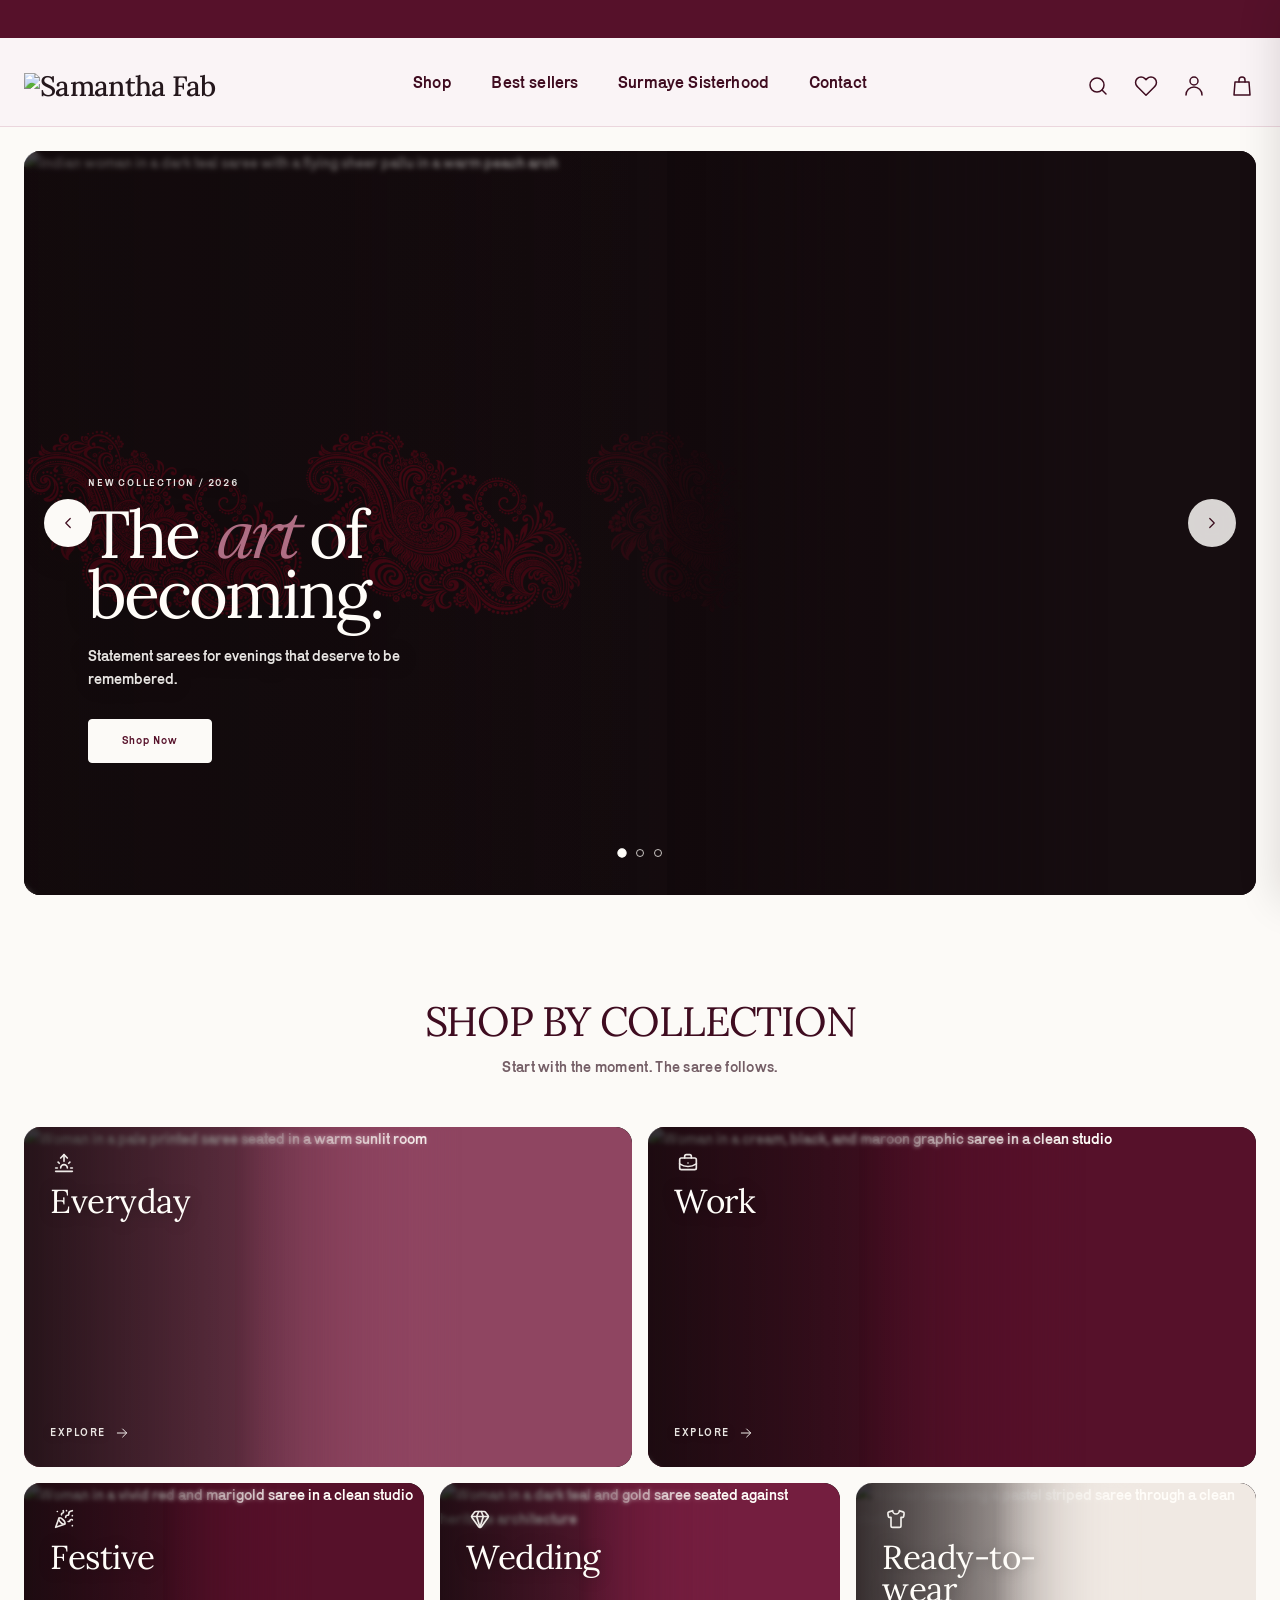
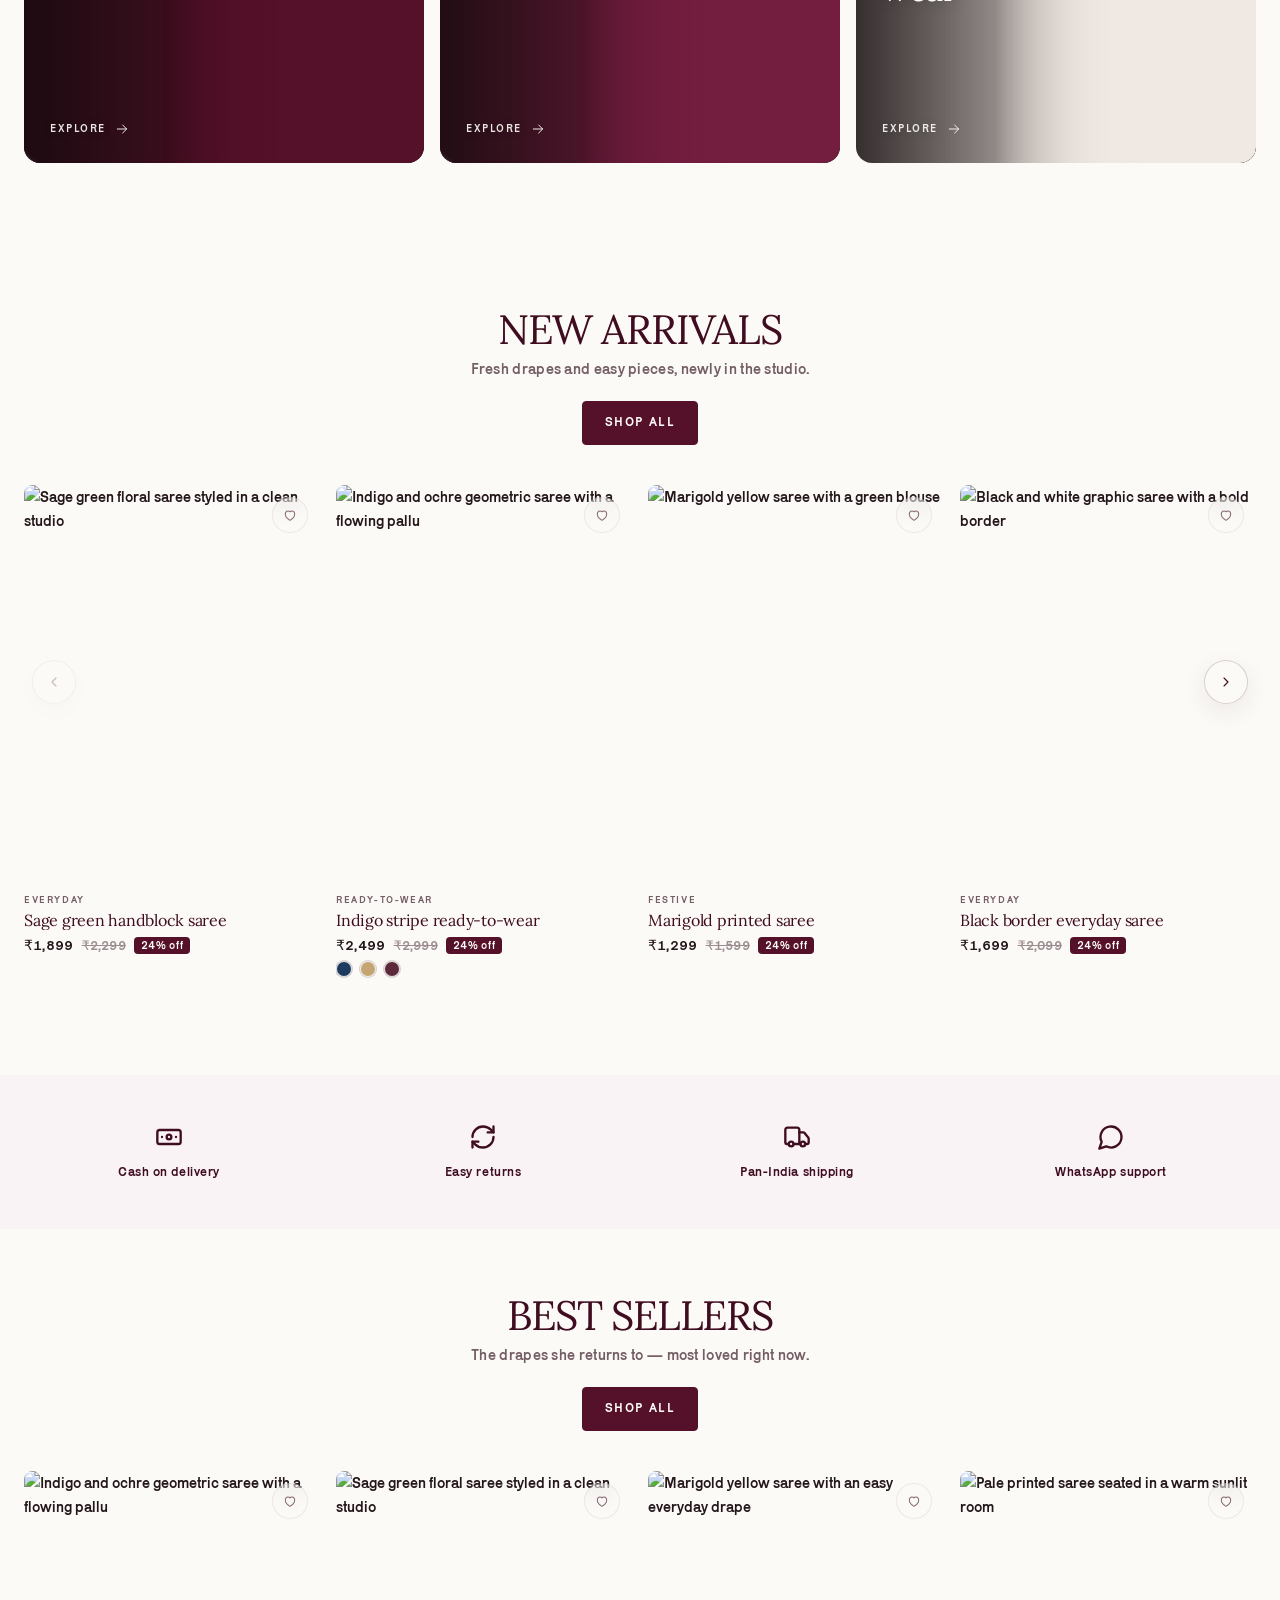
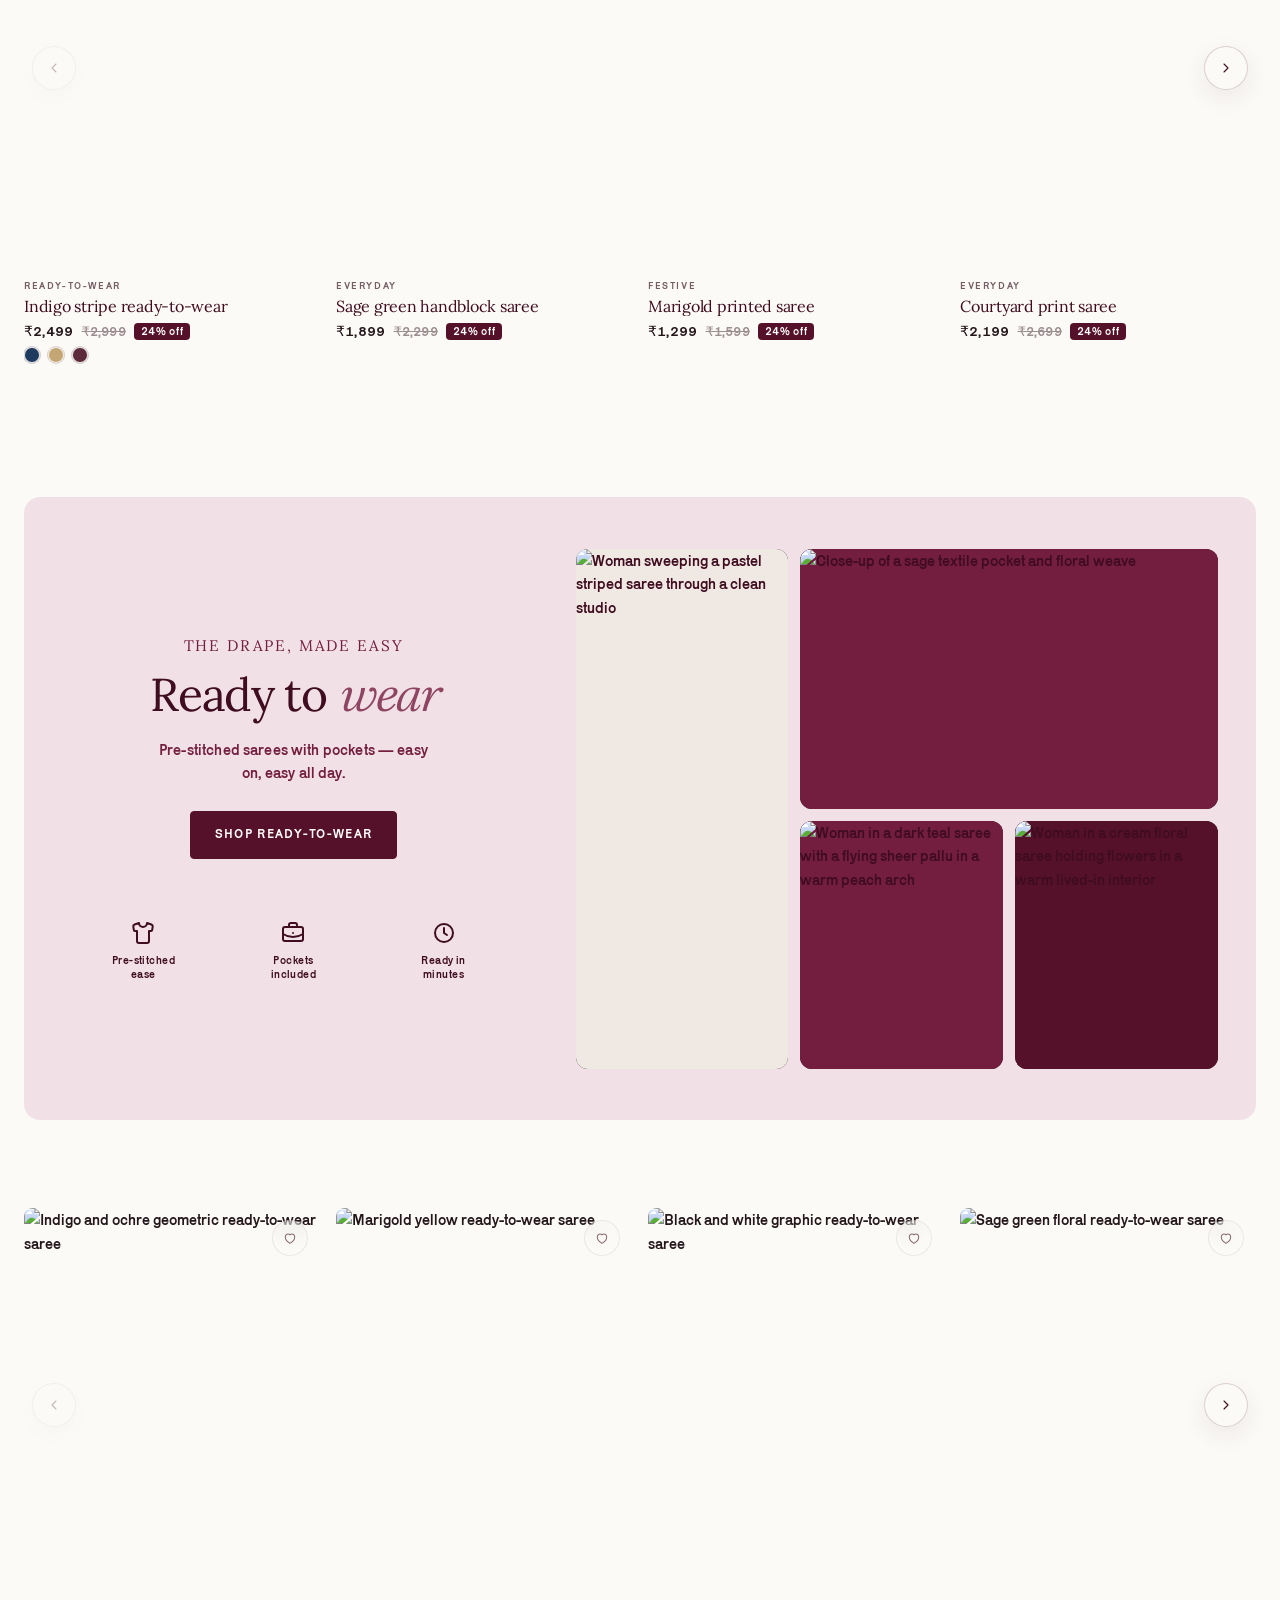
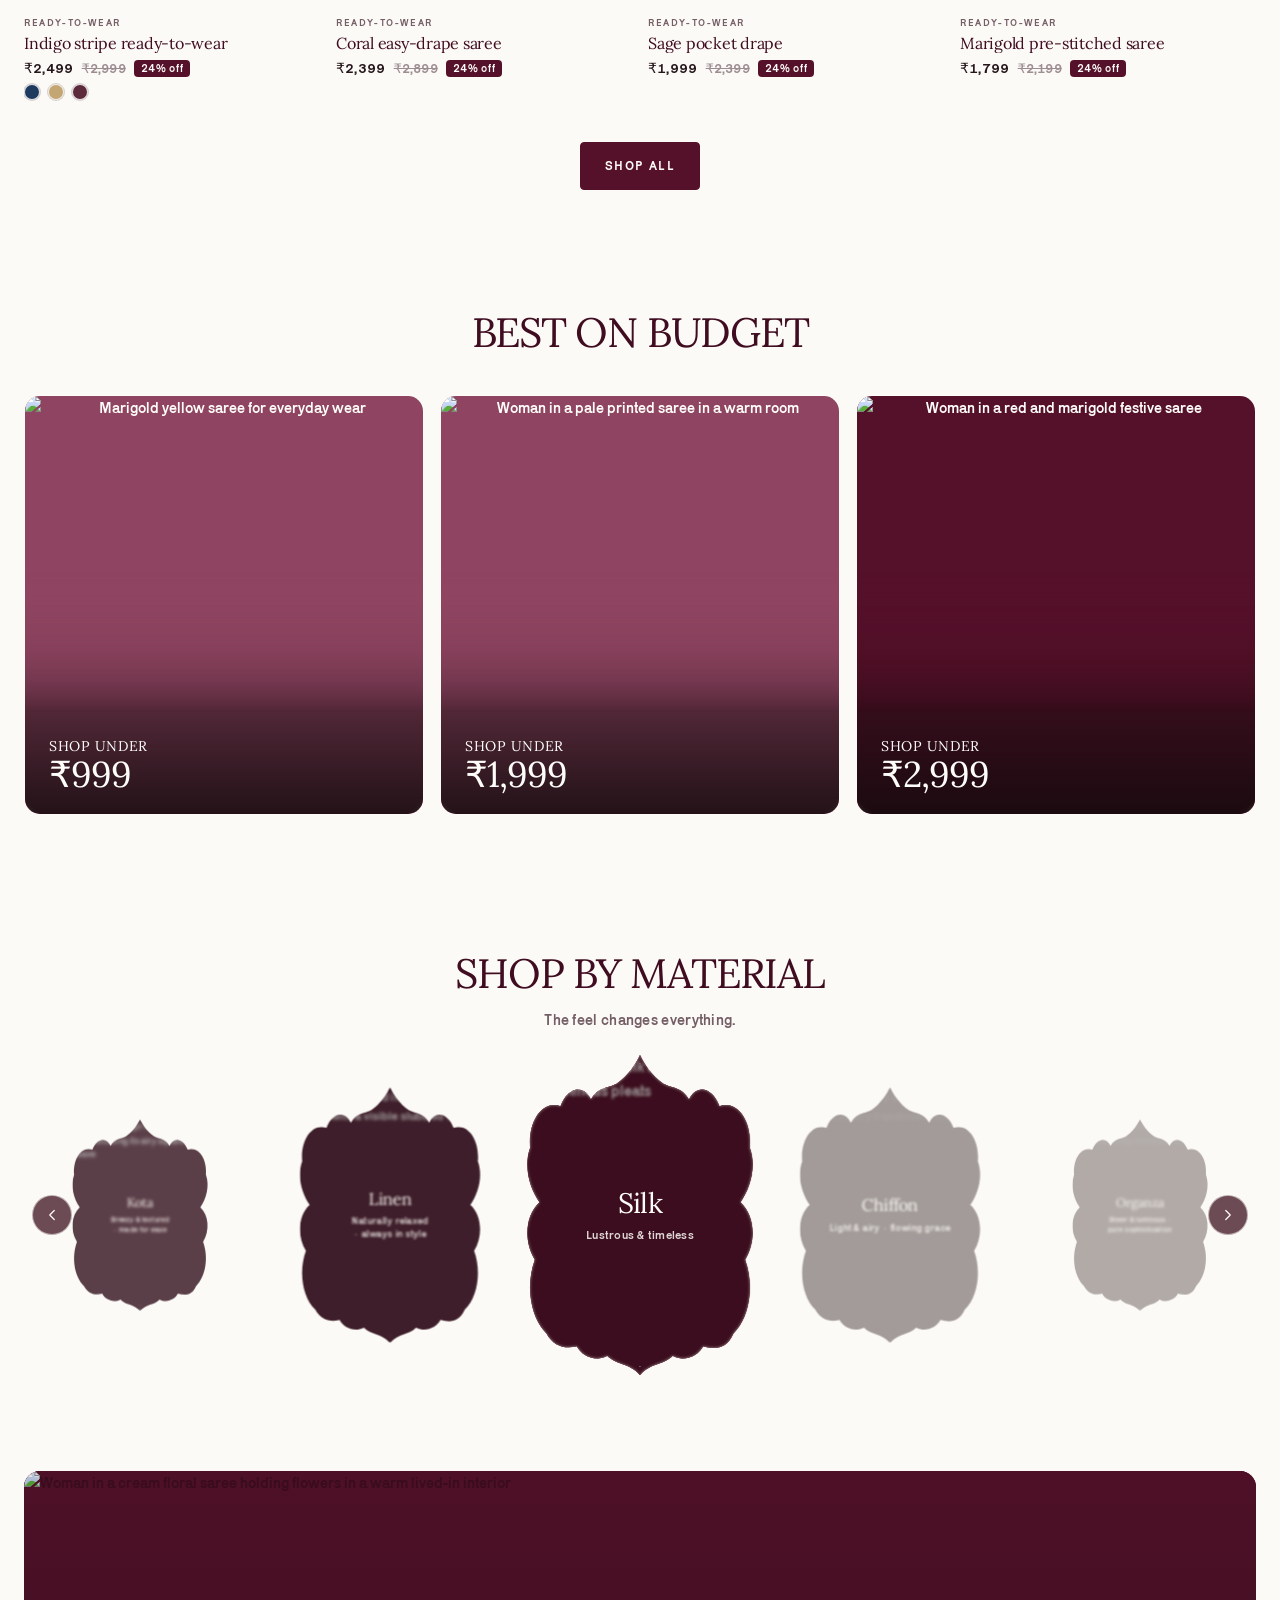
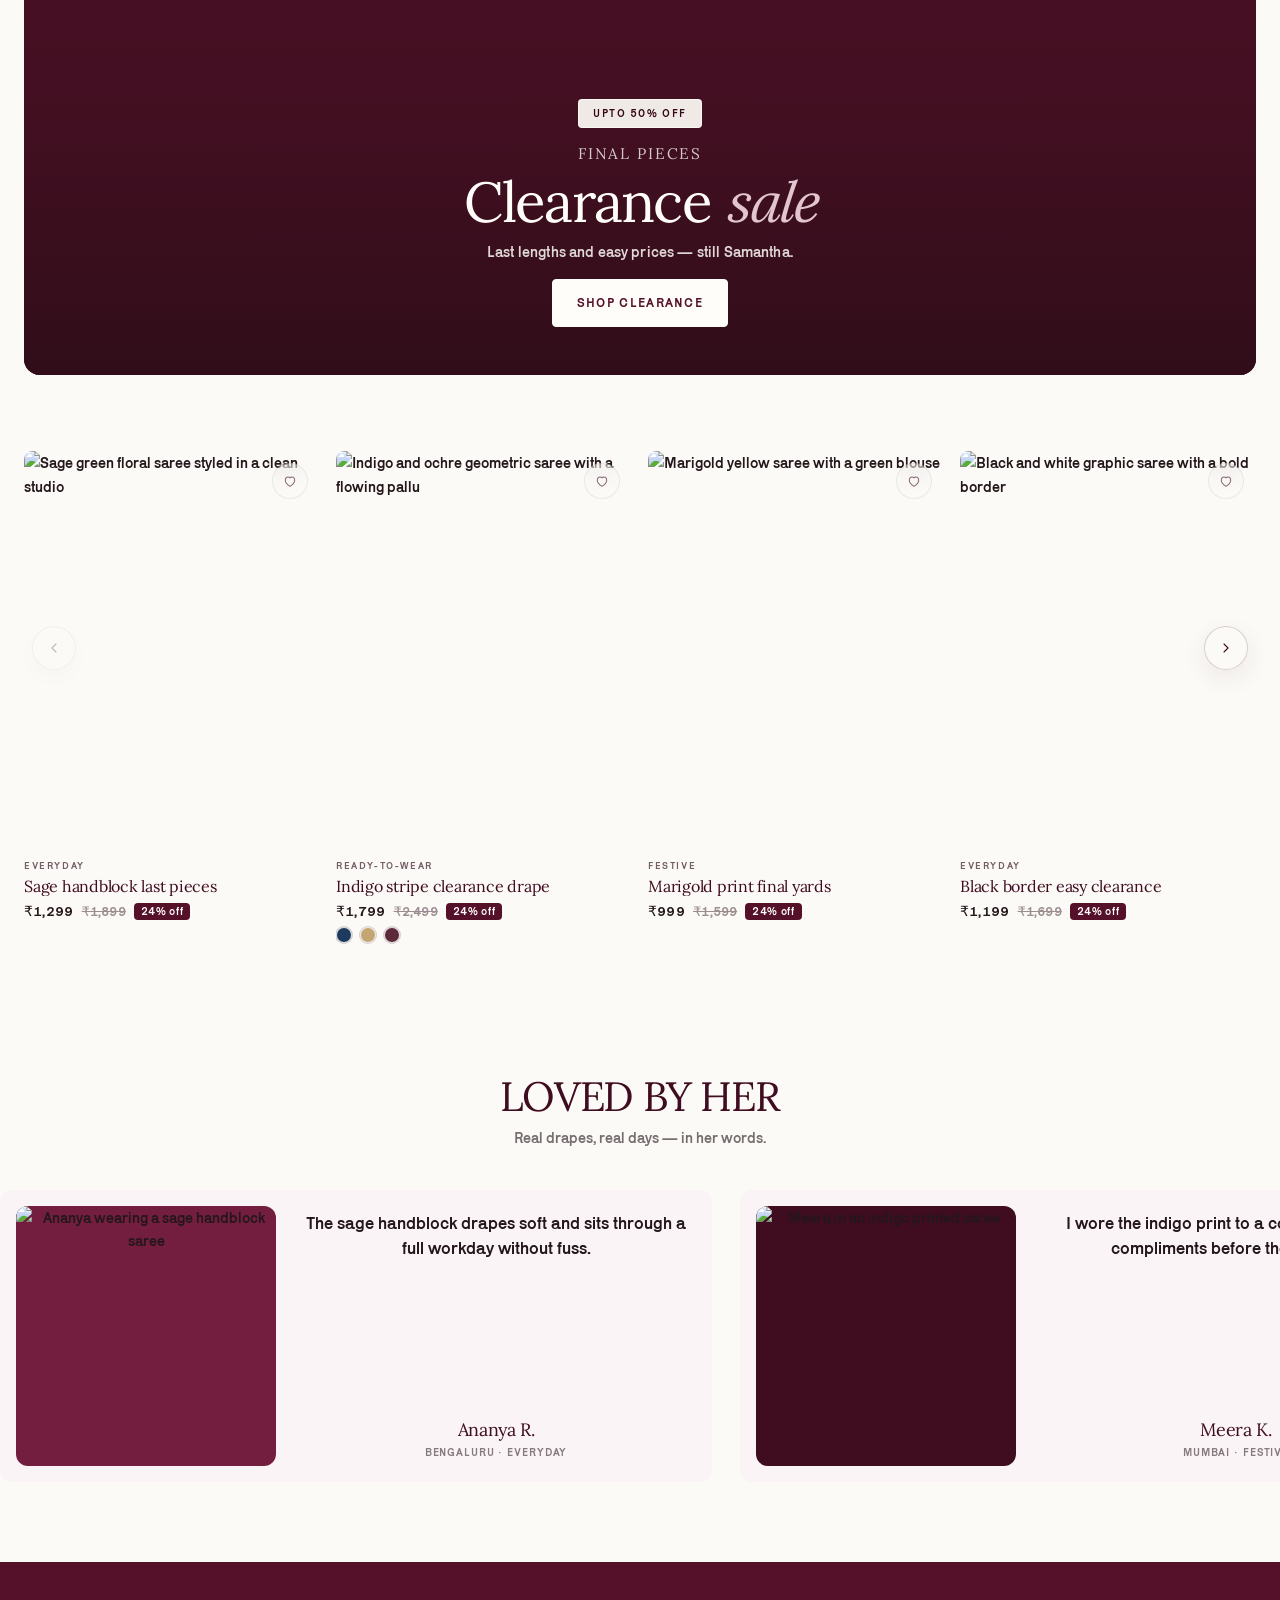
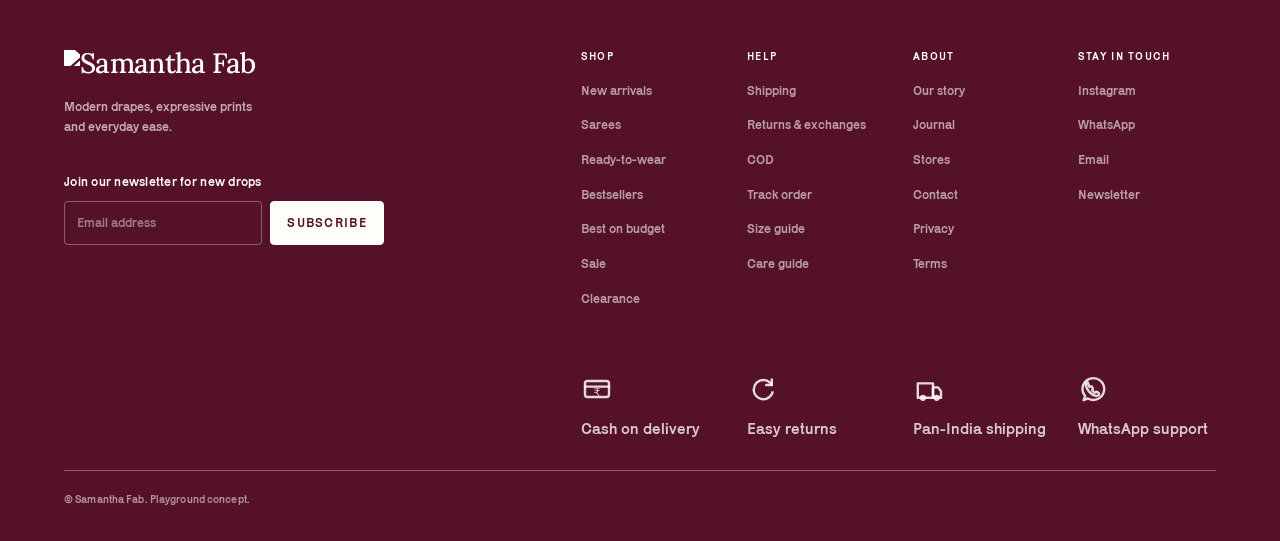
==== commit f4ff1b5b: "Complete Samantha Fab design commerce surfaces" ====
--- a/playground/design/index.html
+++ b/playground/design/index.html
@@ -5,6 +5,12 @@
     <meta name="viewport" content="width=device-width, initial-scale=1.0" />
     <title>Samantha Fab — Campaign Hero</title>
     <meta name="robots" content="noindex, nofollow" />
+    <link rel="preconnect" href="https://fonts.googleapis.com" />
+    <link rel="preconnect" href="https://fonts.gstatic.com" crossorigin />
+    <link
+      href="https://fonts.googleapis.com/css2?family=Cormorant+Garamond:ital,wght@0,300..700;1,300..700&family=Lora:ital,wght@0,400..700;1,400..700&display=swap"
+      rel="stylesheet"
+    />
     <link rel="stylesheet" href="../styles/tokens.css" />
     <link rel="stylesheet" href="../styles/layout.css" />
     <link rel="stylesheet" href="../styles/homepage.css" />
--- a/playground/styles/tokens.css
+++ b/playground/styles/tokens.css
@@ -1,12 +1,3 @@
-@font-face {
-  font-family: "Sprat";
-  src: url("../assets/fonts/sprat-variable.ttf") format("truetype");
-  font-style: normal;
-  font-weight: 100 900;
-  font-stretch: 75% 125%;
-  font-display: swap;
-}
-
 @font-face {
   font-family: "Karrik";
   src: url("../assets/fonts/karrik-regular.woff2") format("woff2");
@@ -37,21 +28,23 @@
   --color-primary-900: #350817;
 
   /* Warm neutrals keep the light theme tactile rather than stark white. */
-  --color-paper: #fbf8f4;
+  --color-paper: #fcfaf7;
   --color-paper-deep: #f0e9e3;
   --color-cream: #fffdf9;
+  --color-campaign-accent: var(--color-primary-400);
   --color-ink: #24171c;
   --color-ink-soft: #4f3e44;
   --color-muted: #745e66;
   --color-rule: #dcced3;
   --color-rule-dark: #bbaab1;
-  --color-white: #ffffff;
+  --color-white: #fcfaf7;
   --color-cream-rgb: 255, 253, 249;
 
   /* Existing semantic names retained for the page data and media tones. */
   --paper: var(--color-paper);
   --paper-deep: var(--color-paper-deep);
   --cream: var(--color-cream);
+  --campaign-accent: var(--color-campaign-accent);
   --ink: var(--color-ink);
   --ink-soft: var(--color-ink-soft);
   --muted: var(--color-muted);
@@ -68,8 +61,8 @@
   --annotation-line: #c5a66f;
   --annotation-label: #765f17;
 
-  /* Typography — display contrast comes from family, size, and leading. */
-  --font-display: "Sprat", Georgia, "Times New Roman", serif;
+  /* Typography — Lora for headings, Karrik for the original body/UI voice. */
+  --font-display: "Lora", Georgia, "Times New Roman", serif;
   --font-body: "Karrik", ui-sans-serif, system-ui, -apple-system, BlinkMacSystemFont, "Segoe UI", sans-serif;
   --font-sans-fallback: ui-sans-serif, system-ui, -apple-system, BlinkMacSystemFont, "Segoe UI", sans-serif;
 
--- a/playground/styles/layout.css
+++ b/playground/styles/layout.css
@@ -190,6 +190,19 @@
   color: var(--ink);
 }
 
+.button--secondary {
+  background: transparent;
+  color: var(--color-primary-800);
+  border-color: var(--color-primary);
+  border-radius: 999px;
+}
+
+.button--secondary:hover {
+  background: var(--color-primary-100);
+  border-color: var(--color-primary-800);
+  color: var(--color-primary-800);
+}
+
 .button--on-dark {
   background: var(--cream);
   color: var(--ink);
--- a/playground/styles/homepage.css
+++ b/playground/styles/homepage.css
@@ -851,56 +851,139 @@
 /* Footer */
 
 .site-footer {
-  background: var(--ink);
-  color: var(--cream);
-  padding-block: clamp(48px, 5vw, 64px) 28px;
+  background: var(--color-primary);
+  color: var(--color-cream);
+  padding-block: clamp(64px, 7vw, 88px) 36px;
 }
 
 .footer-grid {
   display: grid;
   grid-template-columns: minmax(0, 5fr) minmax(0, 7fr);
-  gap: clamp(40px, 4vw, 64px);
+  gap: clamp(48px, 5vw, 72px);
 }
 
 .site-footer .wordmark {
   color: var(--cream);
 }
 
+.site-footer .footer-wordmark {
+  width: fit-content;
+}
+
+.site-footer .footer-wordmark .wordmark__image {
+  width: clamp(176px, 16vw, 230px);
+  height: auto;
+  max-height: none;
+  object-fit: contain;
+  object-position: left center;
+  mix-blend-mode: normal;
+  filter: brightness(0) invert(1);
+}
+
 .footer-brand-copy {
-  margin: 14px 0 0;
+  margin: 18px 0 0;
   max-width: 24ch;
-  color: rgba(var(--color-cream-rgb), 0.72);
+  color: rgba(var(--color-cream-rgb), 0.65);
+  font-family: var(--font-body);
   font-size: var(--text-sm);
   line-height: var(--leading-copy);
 }
 
+.footer-newsletter {
+  display: grid;
+  gap: 10px;
+  margin-top: 36px;
+  max-width: 32ch;
+}
+
+.footer-newsletter__label {
+  margin: 0;
+  color: var(--cream);
+  font-family: var(--font-body);
+  font-size: 13px;
+  font-weight: var(--weight-body);
+  letter-spacing: 0.02em;
+  line-height: 1.4;
+  text-transform: none;
+}
+
+.footer-newsletter__row {
+  display: flex;
+  align-items: stretch;
+  gap: 8px;
+}
+
+.footer-newsletter__input {
+  flex: 1 1 auto;
+  min-width: 0;
+  min-height: 44px;
+  padding: 0 12px;
+  border: 1px solid color-mix(in srgb, var(--color-cream) 32%, transparent);
+  border-radius: var(--radius-control);
+  background: transparent;
+  color: var(--cream);
+  font-family: var(--font-body);
+  font-size: 13px;
+}
+
+.footer-newsletter__input::placeholder {
+  color: rgba(var(--color-cream-rgb), 0.45);
+}
+
+.footer-newsletter__input:focus-visible {
+  outline: 1px solid var(--cream);
+  outline-offset: 2px;
+}
+
+.footer-newsletter__submit {
+  flex: 0 0 auto;
+  min-height: 44px;
+  padding: 0 16px;
+  border: 1px solid var(--cream);
+  border-radius: var(--radius-control);
+  background: var(--cream);
+  color: var(--color-primary);
+  font-family: var(--font-body);
+  font-size: 13px;
+  font-weight: var(--weight-ui);
+  letter-spacing: 0.1em;
+  text-transform: uppercase;
+  cursor: pointer;
+}
+
+.footer-newsletter__submit:hover {
+  background: transparent;
+  color: var(--cream);
+}
+
 .footer-columns {
   display: grid;
   grid-template-columns: repeat(4, minmax(0, 1fr));
-  gap: 24px 28px;
+  gap: 28px 28px;
 }
 
 .footer-heading {
-  margin: 0 0 12px;
-  color: rgba(var(--color-cream-rgb), 0.58);
+  margin: 0 0 16px;
+  color: var(--cream);
   font-family: var(--font-body);
   font-size: var(--text-xs);
   font-weight: var(--weight-ui);
   line-height: var(--leading-label);
-  letter-spacing: var(--tracking-label);
+  letter-spacing: 0.13em;
   text-transform: uppercase;
 }
 
 .footer-links {
   display: grid;
-  gap: 9px;
+  gap: 11px;
   margin: 0;
   padding: 0;
   list-style: none;
 }
 
 .footer-links a {
-  color: rgba(var(--color-cream-rgb), 0.72);
+  color: rgba(var(--color-cream-rgb), 0.6);
+  font-family: var(--font-body);
   font-size: var(--text-sm);
   font-weight: var(--weight-ui);
   line-height: var(--leading-copy);
@@ -918,11 +1001,55 @@
   outline-offset: 4px;
 }
 
+.footer-trust {
+  grid-column: 2;
+  display: grid;
+  grid-template-columns: repeat(4, minmax(0, 1fr));
+  gap: 20px 28px;
+  margin: 0;
+  padding: 0;
+  list-style: none;
+  width: 100%;
+  max-width: 100%;
+}
+
+.footer-trust__item {
+  display: flex;
+  flex-direction: column;
+  align-items: flex-start;
+  gap: 12px;
+  min-width: 0;
+  color: rgba(var(--color-cream-rgb), 0.78);
+  font-family: var(--font-body);
+  font-size: 16px;
+  font-weight: var(--weight-ui);
+  line-height: var(--leading-copy);
+}
+
+.footer-trust__label {
+  font-size: 16px;
+}
+
+.footer-trust__icon {
+  display: inline-flex;
+  flex-shrink: 0;
+  width: 32px;
+  height: 32px;
+  color: rgba(var(--color-cream-rgb), 0.85);
+}
+
+.footer-trust__icon svg {
+  width: 32px;
+  height: 32px;
+  display: block;
+}
+
 .footer-bottom {
-  margin: 40px 0 0;
-  padding-top: 18px;
-  border-top: 1px solid color-mix(in srgb, var(--rule) 22%, transparent);
+  margin: 28px 0 0;
+  padding-top: 22px;
+  border-top: 1px solid color-mix(in srgb, var(--color-cream) 32%, transparent);
   color: rgba(var(--color-cream-rgb), 0.55);
+  font-family: var(--font-body);
   font-size: var(--text-xs);
   line-height: var(--leading-label);
   letter-spacing: var(--tracking-ui);
@@ -1058,20 +1185,26 @@
 
   .footer-grid {
     grid-template-columns: 1fr;
-    gap: 36px;
+    gap: 40px;
   }
 
   .footer-columns {
     grid-template-columns: repeat(2, minmax(0, 1fr));
-    gap: 32px 24px;
+    gap: 36px 24px;
+  }
+
+  .footer-trust {
+    grid-column: 1;
+    grid-template-columns: repeat(2, minmax(0, 1fr));
+    gap: 20px 24px;
   }
 
   .site-footer {
-    padding-block: 44px 24px;
+    padding-block: 56px 28px;
   }
 
   .footer-bottom {
-    margin-top: 36px;
+    margin-top: 28px;
   }
 
   .nav-links.nav-links--open {
--- a/playground/styles/design.css
+++ b/playground/styles/design.css
@@ -1,14 +1,4 @@
 /* /design page experiments — isolated from the homepage and editorial study. */
-
-/* Sprat’s wght axis is ~10–200; Regular is wght 100. A 100–900 face + CSS 400 reads heavy. */
-@font-face {
-  font-family: "Sprat Campaign";
-  src: url("../assets/fonts/sprat-variable.ttf") format("truetype");
-  font-style: normal;
-  font-weight: 400;
-  font-display: swap;
-  font-variation-settings: "wght" 100, "wdth" 122;
-}
 
 body[data-page="blank"] {
   background: var(--white);
@@ -153,6 +143,91 @@
   }
 }
 
+/* —— Mid-page USP row: four quiet, looping assurances under New Arrivals —— */
+
+body[data-page="blank"] .design-usp-row {
+  padding: 48px 24px;
+  border-bottom: 0;
+  background: var(--color-primary-50);
+  color: var(--color-primary-800);
+}
+
+body[data-page="blank"] .design-usp-row__inner {
+  width: min(100%, var(--content-max));
+  margin-inline: auto;
+}
+
+body[data-page="blank"] .design-usp-row__list {
+  display: grid;
+  grid-template-columns: repeat(4, minmax(0, 1fr));
+  gap: 24px;
+  margin: 0;
+  padding: 0;
+  list-style: none;
+}
+
+body[data-page="blank"] .design-usp-row__item {
+  display: flex;
+  flex-direction: column;
+  align-items: center;
+  gap: 12px;
+  text-align: center;
+}
+
+body[data-page="blank"] .design-usp-row__icon-wrap {
+  display: grid;
+  place-items: center;
+  flex: 0 0 auto;
+  width: 28px;
+  height: 28px;
+  transform-origin: center;
+  animation: design-usp-row-icon 3.6s ease-in-out infinite;
+}
+
+body[data-page="blank"] .design-usp-row__icon {
+  display: block;
+  width: 28px;
+  height: 28px;
+  color: var(--color-primary-800);
+}
+
+body[data-page="blank"] .design-usp-row__item:nth-child(2) .design-usp-row__icon-wrap {
+  animation-delay: -0.9s;
+}
+
+body[data-page="blank"] .design-usp-row__item:nth-child(3) .design-usp-row__icon-wrap {
+  animation-delay: -1.8s;
+}
+
+body[data-page="blank"] .design-usp-row__item:nth-child(4) .design-usp-row__icon-wrap {
+  animation-delay: -2.7s;
+}
+
+@keyframes design-usp-row-icon {
+  0%,
+  100% {
+    transform: translateY(0) scale(1);
+  }
+  40% {
+    transform: translateY(-6px) scale(1.06);
+  }
+  60% {
+    transform: translateY(0) scale(1);
+  }
+}
+
+body[data-page="blank"] .design-usp-row__label {
+  margin: 0;
+  max-width: 16ch;
+  color: var(--color-primary-800);
+  font-family: var(--font-body);
+  font-size: 13px;
+  font-weight: var(--weight-body);
+  letter-spacing: 0.04em;
+  line-height: 1.35;
+  text-wrap: pretty;
+}
+
 /* —— Sticky nav: soft primary wash + blur —— */
 
 body[data-page="blank"] .site-header {
@@ -165,6 +240,290 @@
   border-bottom-color: color-mix(in srgb, var(--color-primary-200) 55%, transparent);
   backdrop-filter: blur(14px) saturate(1.15);
   -webkit-backdrop-filter: blur(14px) saturate(1.15);
+}
+
+body[data-page="blank"] .design-reference-nav {
+  position: relative;
+  display: block;
+  min-height: 0;
+  padding: 0;
+  background: color-mix(in srgb, var(--color-primary-50) 82%, var(--color-paper));
+  border-bottom-color: color-mix(in srgb, var(--color-primary-200) 62%, transparent);
+}
+
+body[data-page="blank"] .design-reference-nav__top {
+  display: grid;
+  grid-template-columns: minmax(180px, 1fr) auto minmax(180px, 1fr);
+  align-items: center;
+  min-height: 88px;
+  padding: 20px 24px 12px;
+}
+
+body[data-page="blank"] .design-reference-nav__start,
+body[data-page="blank"] .design-reference-nav__center,
+body[data-page="blank"] .design-reference-nav__end {
+  display: flex;
+  align-items: center;
+  gap: 20px;
+}
+
+body[data-page="blank"] .design-reference-nav__start {
+  display: none;
+  justify-content: flex-start;
+}
+
+body[data-page="blank"] .design-reference-nav__center {
+  grid-column: 1;
+  justify-content: flex-start;
+}
+
+body[data-page="blank"] .design-reference-nav__end {
+  grid-column: 3;
+  justify-content: flex-end;
+}
+
+body[data-page="blank"] .design-reference-nav .wordmark {
+  justify-self: start;
+}
+
+body[data-page="blank"] .nav-menu-toggle {
+  display: inline-flex;
+  align-items: center;
+  justify-content: center;
+  width: 40px;
+  height: 40px;
+  padding: 0;
+  border: 0;
+  border-radius: var(--radius-control);
+  background: transparent;
+  color: var(--color-primary-800);
+}
+
+body[data-page="blank"] .nav-menu-toggle__icon {
+  width: 22px;
+  height: 22px;
+}
+
+body[data-page="blank"] .design-reference-nav .wordmark__image {
+  width: clamp(164px, 15vw, 224px);
+  height: auto;
+  max-height: 40px;
+  object-fit: contain;
+}
+
+body[data-page="blank"] .design-reference-nav__action {
+  position: relative;
+  display: grid;
+  place-items: center;
+  width: 28px;
+  height: 28px;
+  color: var(--color-primary-800);
+}
+
+body[data-page="blank"] .design-reference-nav__action .nav-action__icon {
+  display: block;
+  width: 24px;
+  height: 24px;
+  transition: transform 160ms ease, color 160ms ease;
+}
+
+body[data-page="blank"] .design-reference-nav__action .nav-action__count {
+  position: absolute;
+  top: -4px;
+  right: -6px;
+  min-width: 16px;
+  height: 16px;
+  padding: 0 4px;
+  border-radius: 999px;
+  background: var(--color-primary);
+  color: var(--color-cream);
+  font-family: var(--font-body);
+  font-size: 10px;
+  line-height: 16px;
+  text-align: center;
+}
+
+body[data-page="blank"] .design-reference-nav__action:hover,
+body[data-page="blank"] .design-reference-nav__action:focus-visible {
+  color: var(--color-primary);
+}
+
+body[data-page="blank"] .design-reference-nav__action:hover .nav-action__icon,
+body[data-page="blank"] .design-reference-nav__action:focus-visible .nav-action__icon {
+  transform: scale(1.08);
+}
+
+body[data-page="blank"] .design-reference-nav__links {
+  position: static;
+  display: flex;
+  grid-column: 2;
+  align-items: center;
+  justify-content: center;
+  justify-self: center;
+  gap: clamp(24px, 3.1vw, 54px);
+  min-height: 28px;
+  padding: 0;
+}
+
+body[data-page="blank"] .design-reference-nav__links .nav-link {
+  position: relative;
+  display: inline-flex;
+  align-items: center;
+  min-height: 28px;
+  padding: 0 0 6px;
+  border: 0;
+  background: transparent;
+  color: var(--color-primary-800);
+  font-family: var(--font-body);
+  font-size: clamp(14px, 1.3vw, 17px);
+  font-weight: var(--weight-body);
+  letter-spacing: 0.01em;
+  line-height: 1.2;
+  text-decoration: none;
+  white-space: nowrap;
+}
+
+body[data-page="blank"] .design-reference-nav__links .nav-link::after {
+  position: absolute;
+  right: 0;
+  bottom: 0;
+  left: 0;
+  height: 1px;
+  background: currentColor;
+  content: "";
+  transform: scaleX(0);
+  transform-origin: right center;
+  transition: transform 180ms ease;
+}
+
+body[data-page="blank"] .design-reference-nav__links .nav-link:hover::after,
+body[data-page="blank"] .design-reference-nav__links .nav-link:focus-visible::after,
+body[data-page="blank"] .design-reference-nav__links .nav-link.is-active::after,
+body[data-page="blank"] .design-reference-nav__links .nav-link[aria-expanded="true"]::after {
+  transform: scaleX(1);
+  transform-origin: left center;
+}
+
+body[data-page="blank"] .design-reference-nav__links .nav-link--menu {
+  cursor: pointer;
+}
+
+body[data-page="blank"] .design-mega-menu {
+  position: absolute;
+  top: 100%;
+  right: 0;
+  left: 0;
+  z-index: 4;
+  display: none;
+  grid-template-columns: minmax(0, 1fr) clamp(260px, 22vw, 360px);
+  gap: clamp(28px, 4vw, 64px);
+  padding: 32px clamp(24px, 5vw, 80px) 36px;
+  background: color-mix(in srgb, var(--color-cream) 96%, var(--color-primary-50));
+  border-top: 1px solid color-mix(in srgb, var(--color-primary-200) 55%, transparent);
+  border-bottom: 1px solid var(--color-primary-200);
+  box-shadow: 0 18px 36px color-mix(in srgb, var(--color-primary-900) 10%, transparent);
+  animation: design-mega-menu-open 180ms cubic-bezier(0.23, 1, 0.32, 1) both;
+}
+
+body[data-page="blank"] .design-mega-menu.is-open,
+body[data-page="blank"] .design-reference-nav__links:has([data-nav-menu-trigger]:hover) .design-mega-menu {
+  display: grid;
+}
+
+body[data-page="blank"] .design-mega-menu__groups {
+  display: grid;
+  grid-template-columns: repeat(4, minmax(0, 1fr));
+  gap: 24px;
+}
+
+body[data-page="blank"] .design-mega-menu__heading {
+  margin: 0 0 22px;
+  color: var(--color-primary-800);
+  font-family: var(--font-body);
+  font-size: 12px;
+  font-weight: var(--weight-ui);
+  letter-spacing: 0.08em;
+  line-height: 1.2;
+  text-transform: uppercase;
+}
+
+body[data-page="blank"] .design-mega-menu__list {
+  display: grid;
+  gap: 14px;
+  margin: 0;
+  padding: 0;
+  list-style: none;
+}
+
+body[data-page="blank"] .design-mega-menu__link {
+  display: inline-block;
+  transform-origin: left center;
+  color: var(--color-ink-soft);
+  font-family: var(--font-body);
+  font-size: 15px;
+  line-height: 1.3;
+  text-decoration: none;
+  transition: color 160ms ease, transform 160ms ease;
+}
+
+body[data-page="blank"] .design-mega-menu__link:hover,
+body[data-page="blank"] .design-mega-menu__link:focus-visible {
+  color: var(--color-primary);
+  transform: scale(1.03);
+}
+
+body[data-page="blank"] .design-mega-menu__featured {
+  position: relative;
+  display: block;
+  min-height: 300px;
+  overflow: hidden;
+  border-radius: 12px;
+  background: var(--color-paper-deep);
+  color: var(--color-cream);
+  text-decoration: none;
+}
+
+body[data-page="blank"] .design-mega-menu__image {
+  width: 100%;
+  height: 100%;
+  min-height: 300px;
+  object-fit: cover;
+  object-position: center;
+  transition: transform 320ms cubic-bezier(0.23, 1, 0.32, 1);
+}
+
+body[data-page="blank"] .design-mega-menu__featured::after {
+  position: absolute;
+  inset: 35% 0 0;
+  background: linear-gradient(to bottom, transparent, color-mix(in srgb, var(--color-primary-900) 72%, transparent));
+  content: "";
+}
+
+body[data-page="blank"] .design-mega-menu__featured-label {
+  position: absolute;
+  right: 20px;
+  bottom: 18px;
+  left: 20px;
+  z-index: 1;
+  font-family: var(--font-display);
+  font-size: clamp(20px, 2vw, 28px);
+  line-height: 1;
+}
+
+body[data-page="blank"] .design-mega-menu__featured:hover .design-mega-menu__image,
+body[data-page="blank"] .design-mega-menu__featured:focus-visible .design-mega-menu__image {
+  transform: scale(1.035);
+}
+
+@keyframes design-mega-menu-open {
+  from {
+    opacity: 0;
+    transform: translateY(-8px);
+  }
+  to {
+    opacity: 1;
+    transform: translateY(0);
+  }
 }
 
 body[data-page="blank"] .wordmark__image {
@@ -251,6 +610,9 @@
 }
 
 body[data-page="blank"] .campaign-slide__media {
+  display: block;
+  max-width: none;
+  margin: 0;
   border-radius: 0;
   background: #160d10;
   overflow: hidden;
@@ -279,7 +641,40 @@
 
 body[data-page="blank"] .campaign-slide__veil {
   z-index: 1;
-  background: rgba(18, 10, 12, 0.34);
+  background: linear-gradient(
+    to right,
+    rgba(18, 10, 12, 0.76) 0%,
+    rgba(18, 10, 12, 0.62) 28%,
+    rgba(18, 10, 12, 0.36) 56%,
+    rgba(18, 10, 12, 0.14) 72%,
+    transparent 100%
+  );
+  backdrop-filter: blur(2.5px);
+  -webkit-backdrop-filter: blur(2.5px);
+  mask-image: linear-gradient(to right, #000 0%, #000 52%, rgba(0, 0, 0, 0.78) 70%, transparent 88%);
+  -webkit-mask-image: linear-gradient(to right, #000 0%, #000 52%, rgba(0, 0, 0, 0.78) 70%, transparent 88%);
+}
+
+body[data-page="blank"] .campaign-slide__veil::before {
+  position: absolute;
+  inset: 0 auto 0 0;
+  width: min(60%, 720px);
+  background-image:
+    linear-gradient(
+      to right,
+      rgba(18, 10, 12, 0.16) 0%,
+      rgba(18, 10, 12, 0.08) 46%,
+      transparent 100%
+    ),
+    url("../assets/design-campaign-paisley.png");
+  background-position: left center, left center;
+  background-repeat: no-repeat, repeat-x;
+  background-size: 100% 100%, 280px auto;
+  content: "";
+  opacity: 0.44;
+  pointer-events: none;
+  mask-image: linear-gradient(to right, #000 0%, #000 68%, transparent 100%);
+  -webkit-mask-image: linear-gradient(to right, #000 0%, #000 68%, transparent 100%);
 }
 
 body[data-page="blank"] .campaign-slide__content {
@@ -288,12 +683,12 @@
   inset: 0;
   display: flex;
   flex-direction: column;
-  align-items: center;
+  width: 100%;
+  margin-inline: 0;
+  align-items: flex-start;
   justify-content: flex-end;
-  width: min(100%, 760px);
-  margin-inline: auto;
   padding: clamp(120px, 14vw, 180px) var(--page-pad) clamp(96px, 11vw, 132px);
-  text-align: center;
+  text-align: left;
   text-shadow: 0 2px 26px rgba(18, 10, 12, 0.28);
 }
 
@@ -312,12 +707,28 @@
   max-width: 11ch;
   margin: 0;
   color: var(--cream);
-  font-family: "Sprat Campaign", var(--font-display);
+  font-family: var(--font-display);
   font-size: clamp(44px, 5.2vw, 80px);
   font-weight: 400;
+  font-style: normal;
+  font-variation-settings: "wght" 400;
   line-height: 0.9;
   letter-spacing: -0.045em;
   text-wrap: balance;
+}
+
+body[data-page="blank"] .campaign-slide__title-accent {
+  display: inline-block;
+  color: var(--campaign-accent);
+  font-family: inherit;
+  font-style: italic;
+  font-synthesis: style;
+  font-weight: inherit;
+  font-variation-settings: inherit;
+  letter-spacing: inherit;
+  /* Lora includes an italic face; skew keeps accent words feeling editorial. */
+  transform: skewX(-12deg);
+  transform-origin: 50% 100%;
 }
 
 body[data-page="blank"] .campaign-slide__copy {
@@ -394,6 +805,61 @@
   outline-color: var(--cream);
 }
 
+body[data-page="blank"] .campaign-hero__arrow {
+  position: absolute;
+  top: 50%;
+  z-index: 4;
+  display: grid;
+  place-items: center;
+  width: 48px;
+  height: 48px;
+  padding: 0;
+  border: 0;
+  border-radius: 50%;
+  background: var(--white);
+  color: var(--color-primary-800);
+  box-shadow: 0 10px 28px rgba(18, 10, 12, 0.2);
+  cursor: pointer;
+  transform: translateY(-50%);
+  transition: background-color 180ms ease, transform 180ms cubic-bezier(0.22, 1, 0.36, 1);
+}
+
+body[data-page="blank"] .campaign-hero__arrow svg {
+  display: block;
+  width: 18px;
+  height: 18px;
+}
+
+body[data-page="blank"] .campaign-hero__arrow--prev {
+  left: 20px;
+}
+
+body[data-page="blank"] .campaign-hero__arrow--next {
+  right: 20px;
+  box-shadow: none;
+  opacity: 0.85;
+  -webkit-backdrop-filter: blur(10px);
+  backdrop-filter: blur(10px);
+}
+
+body[data-page="blank"] .campaign-hero__arrow:hover {
+  background: var(--cream);
+}
+
+body[data-page="blank"] .campaign-hero__arrow--prev:hover {
+  transform: translate(-2px, -50%);
+}
+
+body[data-page="blank"] .campaign-hero__arrow--next:hover {
+  transform: translate(2px, -50%);
+}
+
+body[data-page="blank"] .campaign-hero__arrow:focus-visible {
+  outline: var(--focus-ring);
+  outline-offset: 3px;
+  outline-color: var(--cream);
+}
+
 /* —— Shop by collection: 2+3 bento aligned to campaign gutters —— */
 
 body[data-page="blank"] .design-collection-bento {
@@ -402,17 +868,38 @@
   background: var(--white);
 }
 
+body[data-page="blank"] .design-collection-bento__header {
+  display: flex;
+  flex-direction: column;
+  align-items: center;
+  gap: 12px;
+  margin: 0 0 48px;
+  text-align: center;
+}
+
 body[data-page="blank"] .design-collection-bento__heading {
-  margin: 0 0 28px;
-  color: var(--ink);
-  font-family: "Sprat Campaign", var(--font-display);
+  margin: 0;
+  color: var(--color-primary-800);
+  font-family: var(--font-display);
   font-size: clamp(28px, 3.2vw, 42px);
   font-weight: 400;
-  font-variation-settings: "wdth" 122, "wght" 100;
+  font-variation-settings: "wght" 400;
   letter-spacing: -0.03em;
   line-height: 1.1;
-  text-align: center;
+  text-transform: uppercase;
   text-wrap: balance;
+}
+
+body[data-page="blank"] .design-collection-bento__lede {
+  max-width: 36ch;
+  margin: 0 auto;
+  color: var(--muted);
+  font-family: var(--font-body);
+  font-size: 15px;
+  font-weight: 200;
+  letter-spacing: 0.02em;
+  line-height: var(--leading-copy);
+  text-wrap: pretty;
 }
 
 body[data-page="blank"] .design-collection-bento__grid {
@@ -426,8 +913,7 @@
   position: relative;
   display: block;
   overflow: hidden;
-  min-height: clamp(260px, 38vw, 420px);
-  border: 1px solid color-mix(in srgb, var(--color-cream) 32%, transparent);
+  min-height: clamp(240px, 28vw, 340px);
   border-radius: 16px;
   text-decoration: none;
   color: var(--cream);
@@ -441,7 +927,7 @@
 
 body[data-page="blank"] .design-collection-bento__tile:nth-child(n + 3) {
   grid-column: span 2;
-  min-height: clamp(220px, 32vw, 360px);
+  min-height: clamp(200px, 23vw, 280px);
 }
 
 body[data-page="blank"] .design-collection-bento__media {
@@ -466,76 +952,1722 @@
   transition: transform 520ms cubic-bezier(0.22, 1, 0.36, 1);
 }
 
+body[data-page="blank"] .design-collection-bento__tile:nth-child(1) .media__frame,
+body[data-page="blank"] .design-collection-bento__tile:nth-child(2) .media__frame {
+  object-position: center top;
+}
+
 body[data-page="blank"] .design-collection-bento__tile:hover .media__frame,
 body[data-page="blank"] .design-collection-bento__tile:focus-visible .media__frame {
   transform: scale(1.03);
 }
 
 body[data-page="blank"] .design-collection-bento__scrim {
+  position: absolute;
+  z-index: 1;
+  inset: 0;
+  width: 72%;
+  height: 100%;
+  pointer-events: none;
+  background: linear-gradient(
+    to right,
+    rgba(18, 10, 12, 0.84) 0%,
+    rgba(18, 10, 12, 0.58) 32%,
+    rgba(18, 10, 12, 0.3) 62%,
+    rgba(18, 10, 12, 0.12) 82%,
+    transparent 100%
+  );
+  -webkit-backdrop-filter: blur(2px);
+  backdrop-filter: blur(2px);
+  -webkit-mask-image: linear-gradient(to right, #000 0%, #000 48%, transparent 100%);
+  mask-image: linear-gradient(to right, #000 0%, #000 48%, transparent 100%);
+}
+
+body[data-page="blank"] .design-collection-bento__meta {
+  position: absolute;
+  z-index: 2;
+  inset: clamp(18px, 2.4vw, 26px);
+  display: flex;
+  align-items: stretch;
+}
+
+body[data-page="blank"] .design-collection-bento__caption {
+  display: flex;
+  flex-direction: column;
+  align-items: flex-start;
+  justify-content: space-between;
+  gap: 16px;
+  height: 100%;
+  min-width: 0;
+}
+
+body[data-page="blank"] .design-collection-bento__caption-title {
+  display: flex;
+  flex-direction: column;
+  align-items: flex-start;
+  gap: 12px;
+  min-width: 0;
+}
+
+body[data-page="blank"] .design-collection-bento__icon {
+  flex: 0 0 auto;
+  width: 20px;
+  height: 20px;
+  margin-left: 4px;
+  color: var(--cream);
+  opacity: 0.92;
+}
+
+body[data-page="blank"] .design-collection-bento__label {
+  margin: 0;
+  color: var(--cream);
+  font-family: var(--font-display);
+  max-width: 9ch;
+  font-size: clamp(24px, 2.6vw, 38px);
+  font-weight: 400;
+  font-variation-settings: "wght" 400;
+  letter-spacing: -0.015em;
+  line-height: 0.98;
+  text-shadow: 0 1px 14px rgba(18, 10, 12, 0.35);
+}
+
+body[data-page="blank"] .design-collection-bento__subcopy {
+  margin: 0;
+  color: rgba(255, 253, 249, 0.82);
+  font-family: var(--font-body);
+  font-size: 13px;
+  font-weight: var(--weight-ui);
+  letter-spacing: 0.02em;
+  line-height: 1.3;
+  text-shadow: 0 1px 12px rgba(18, 10, 12, 0.3);
+}
+
+body[data-page="blank"] .design-collection-bento__action {
+  display: inline-flex;
+  align-items: center;
+  gap: 8px;
+  color: var(--cream);
+  font-family: var(--font-body);
+  font-size: 11px;
+  font-weight: var(--weight-ui);
+  letter-spacing: 0.14em;
+  line-height: 1;
+  text-transform: uppercase;
+  text-shadow: 0 1px 12px rgba(18, 10, 12, 0.3);
+}
+
+body[data-page="blank"] .design-collection-bento__action-label {
+  opacity: 0.9;
+}
+
+body[data-page="blank"] .design-collection-bento__arrow {
+  flex-shrink: 0;
+  width: 16px;
+  height: 16px;
+  color: var(--cream);
+  opacity: 0.92;
+  transition: transform 220ms cubic-bezier(0.22, 1, 0.36, 1), opacity 220ms ease;
+}
+
+body[data-page="blank"] .design-collection-bento__tile:hover .design-collection-bento__arrow,
+body[data-page="blank"] .design-collection-bento__tile:focus-visible .design-collection-bento__arrow {
+  transform: translateX(3px);
+  opacity: 1;
+}
+
+body[data-page="blank"] .design-collection-bento__tile:focus-visible {
+  outline: var(--focus-ring);
+  outline-offset: 3px;
+  outline-color: var(--color-primary);
+}
+
+/* —— Shop by material: shaped textile cards —— */
+
+body[data-page="blank"] .design-materials {
+  padding: 48px 24px 72px;
+  border-bottom: 0;
+  background: var(--white);
+  color: var(--ink);
+}
+
+body[data-page="blank"] .design-materials__inner {
+  width: min(100%, var(--content-max));
+  margin-inline: auto;
+}
+
+body[data-page="blank"] .design-materials__defs {
+  position: absolute;
+  width: 0;
+  height: 0;
+  overflow: visible;
+  pointer-events: none;
+}
+
+body[data-page="blank"] .design-materials__header {
+  display: flex;
+  flex-direction: column;
+  align-items: center;
+  gap: 12px;
+  margin: 0 0 24px;
+  text-align: center;
+}
+
+body[data-page="blank"] .design-materials__viewport {
+  --material-gap: 16px;
+  --material-visible-count: 5;
+  --material-card-width: min(calc((100cqi - 64px) / 5), 280px);
+  position: relative;
+  min-height: clamp(300px, 25vw, 360px);
+  overflow: hidden;
+  container-type: inline-size;
+  isolation: isolate;
+}
+
+body[data-page="blank"] .design-materials__heading {
+  margin: 0;
+  color: var(--color-primary-800);
+  font-family: var(--font-display);
+  font-size: clamp(28px, 3.2vw, 42px);
+  font-weight: 400;
+  font-variation-settings: "wght" 400;
+  letter-spacing: -0.03em;
+  line-height: 1.1;
+  text-transform: uppercase;
+  text-wrap: balance;
+}
+
+body[data-page="blank"] .design-materials__lede {
+  margin: 0 auto;
+  max-width: 42ch;
+  color: var(--muted);
+  font-family: var(--font-body);
+  font-size: 15px;
+  font-weight: 200;
+  letter-spacing: 0.02em;
+  line-height: var(--leading-copy);
+  text-align: center;
+}
+
+body[data-page="blank"] .design-materials__grid {
+  position: relative;
+  height: clamp(300px, 25vw, 360px);
+  width: 100%;
+}
+
+body[data-page="blank"] .design-materials__tile {
+  position: absolute;
+  top: 50%;
+  left: 50%;
+  display: block;
+  width: var(--material-card-width);
+  height: 100%;
+  overflow: visible;
+  isolation: isolate;
+  clip-path: url(#design-material-shape);
+  background: var(--material-color, var(--color-primary));
+  color: var(--cream);
+  text-decoration: none;
+  transform: translate(calc(-50% + var(--material-shift, 0px)), -50%) scale(var(--material-scale, 0.5));
+  transform-origin: center;
+  opacity: var(--material-opacity, 0.6);
+  transition: transform 420ms cubic-bezier(0.22, 1, 0.36, 1), opacity 320ms ease, filter 320ms ease;
+}
+
+body[data-page="blank"] .design-materials__tile.is-teleporting {
+  transition: none !important;
+}
+
+body[data-page="blank"] .design-materials__tile[data-distance="0"] {
+  --material-scale: 1;
+  --material-opacity: 1;
+  z-index: 4;
+  filter: none;
+  pointer-events: auto;
+}
+
+body[data-page="blank"] .design-materials__tile[data-distance="1"] {
+  --material-scale: 0.8;
+  --material-opacity: 0.92;
+  z-index: 3;
+  filter: blur(1.5px);
+  pointer-events: auto;
+}
+
+body[data-page="blank"] .design-materials__tile[data-distance="2"] {
+  --material-scale: 0.6;
+  --material-opacity: 0.78;
+  z-index: 2;
+  filter: blur(3px);
+  pointer-events: none;
+}
+
+body[data-page="blank"] .design-materials__tile[data-distance="3"] {
+  --material-scale: 0.5;
+  --material-opacity: 0.6;
+  z-index: 1;
+  filter: blur(4.5px);
+  pointer-events: none;
+}
+
+body[data-page="blank"] .design-materials__controls {
+  position: absolute;
+  inset: 0;
+  z-index: 6;
+  pointer-events: none;
+}
+
+body[data-page="blank"] .design-materials__arrow {
+  position: absolute;
+  top: 50%;
+  display: grid;
+  place-items: center;
+  width: 40px;
+  height: 40px;
+  padding: 0;
+  border: 1px solid color-mix(in srgb, var(--cream) 55%, transparent);
+  border-radius: 50%;
+  background: color-mix(in srgb, var(--color-primary-900) 72%, transparent);
+  color: var(--cream);
+  transform: translateY(-50%);
+  pointer-events: auto;
+  transition: background 180ms ease, transform 180ms ease;
+}
+
+body[data-page="blank"] .design-materials__arrow--previous {
+  left: 8px;
+}
+
+body[data-page="blank"] .design-materials__arrow--next {
+  right: 8px;
+}
+
+body[data-page="blank"] .design-materials__arrow svg {
+  width: 18px;
+  height: 18px;
+}
+
+body[data-page="blank"] .design-materials__arrow:hover,
+body[data-page="blank"] .design-materials__arrow:focus-visible {
+  background: color-mix(in srgb, var(--color-primary-900) 88%, transparent);
+  transform: translateY(-50%) scale(1.04);
+}
+
+body[data-page="blank"] .design-materials__arrow:focus-visible,
+body[data-page="blank"] .design-materials__viewport:focus-visible {
+  outline: var(--focus-ring);
+  outline-offset: 4px;
+}
+
+body[data-page="blank"] .design-materials__tile::before {
+  position: absolute;
+  inset: 8px;
+  z-index: 4;
+  border: 1px solid color-mix(in srgb, var(--cream) 54%, transparent);
+  clip-path: url(#design-material-shape);
+  content: "";
+  pointer-events: none;
+}
+
+body[data-page="blank"] .design-materials__media {
+  position: absolute;
+  inset: 0;
+  width: 100%;
+  height: 100%;
+  margin: 0;
+  border-radius: 0;
+}
+
+body[data-page="blank"] .design-materials__media .media__frame {
+  position: absolute;
+  inset: 0;
+  width: 100%;
+  height: 100%;
+  max-width: none;
+  max-height: none;
+  object-fit: cover;
+  object-position: center center;
+  filter: saturate(0.78) contrast(0.94);
+  transition: transform 520ms cubic-bezier(0.22, 1, 0.36, 1);
+}
+
+body[data-page="blank"] .design-materials__tile[data-material="organza"] .media__frame {
+  filter: saturate(1.12) brightness(1.1) contrast(0.98);
+}
+
+body[data-page="blank"] .design-materials__scrim {
+  position: absolute;
+  inset: 0;
+  z-index: 1;
+  background: rgba(18, 10, 12, 0.38);
+  backdrop-filter: blur(1.5px);
+  -webkit-backdrop-filter: blur(1.5px);
+  pointer-events: none;
+}
+
+body[data-page="blank"] .design-materials__content {
+  position: absolute;
+  inset: 0;
+  z-index: 2;
+  display: flex;
+  flex-direction: column;
+  align-items: center;
+  justify-content: center;
+  gap: 12px;
+  padding: 24px 16px;
+  text-align: center;
+}
+
+body[data-page="blank"] .design-materials__copy {
+  display: flex;
+  flex-direction: column;
+  align-items: center;
+  justify-content: center;
+  gap: 7px;
+  max-width: 18ch;
+  text-align: center;
+}
+
+body[data-page="blank"] .design-materials__label {
+  color: var(--cream);
+  font-family: var(--font-display);
+  font-size: clamp(18px, 1.65vw, 24px);
+  font-weight: 400;
+  font-variation-settings: "wght" 400;
+  letter-spacing: -0.02em;
+  line-height: 1.15;
+}
+
+body[data-page="blank"] .design-materials__tile[data-distance="0"] .design-materials__label {
+  font-size: clamp(24px, 2.2vw, 32px);
+}
+
+body[data-page="blank"] .design-materials__subcopy {
+  color: color-mix(in srgb, var(--cream) 84%, transparent);
+  font-family: var(--font-body);
+  font-size: 12px;
+  font-weight: var(--weight-body);
+  letter-spacing: 0.02em;
+  line-height: 1.35;
+  text-wrap: balance;
+}
+
+body[data-page="blank"] .design-materials__tile:hover .media__frame,
+body[data-page="blank"] .design-materials__tile:focus-visible .media__frame {
+  transform: scale(1.045);
+}
+
+body[data-page="blank"] .design-materials__tile:focus-visible {
+  outline: var(--focus-ring);
+  outline-offset: 4px;
+}
+
+@media (max-width: 640px) {
+  body[data-page="blank"] .design-materials {
+    padding: 40px 16px 64px;
+  }
+
+  body[data-page="blank"] .design-materials__header {
+    margin-bottom: 20px;
+  }
+
+  body[data-page="blank"] .design-materials__viewport {
+    --material-visible-count: 3;
+    --material-card-width: min(202px, 62vw);
+    min-height: 300px;
+  }
+
+  body[data-page="blank"] .design-materials__grid {
+    height: 300px;
+  }
+
+  body[data-page="blank"] .design-materials__tile {
+    height: 300px;
+  }
+
+  body[data-page="blank"] .design-materials__arrow {
+    width: 36px;
+    height: 36px;
+  }
+}
+
+@media (prefers-reduced-motion: reduce) {
+  body[data-page="blank"] .design-feature-banner__usp-icon-wrap {
+    animation: none;
+  }
+
+  body[data-page="blank"] .design-materials__tile,
+  body[data-page="blank"] .design-materials__arrow {
+    transition: none;
+  }
+
+  body[data-page="blank"] .design-materials__media .media__frame {
+    transition: none;
+  }
+
+  body[data-page="blank"] .design-materials__tile:hover .media__frame,
+  body[data-page="blank"] .design-materials__tile:focus-visible .media__frame {
+    transform: none;
+  }
+}
+
+/* —— New arrivals: four-up product rail with touch-friendly overflow —— */
+
+body[data-page="blank"] .design-new-arrivals {
+  padding: 64px 24px 72px;
+  border-bottom: 0;
+  background: var(--white);
+  color: var(--ink);
+  text-align: left;
+}
+
+body[data-page="blank"] #design-clearance-sale.design-new-arrivals {
+  padding-bottom: 48px;
+}
+
+body[data-page="blank"] .design-new-arrivals__inner {
+  width: min(100%, var(--content-max));
+  margin-inline: auto;
+}
+
+body[data-page="blank"] .design-new-arrivals--rail-only {
+  padding-top: 52px;
+}
+
+body[data-page="blank"] .design-new-arrivals__header {
+  display: flex;
+  flex-direction: column;
+  align-items: center;
+  justify-content: flex-start;
+  gap: 20px;
+  margin-bottom: 40px;
+  text-align: center;
+}
+
+body[data-page="blank"] .design-new-arrivals__intro {
+  min-width: 0;
+  max-width: 42ch;
+  margin-inline: auto;
+  text-align: center;
+}
+
+body[data-page="blank"] .design-new-arrivals__eyebrow {
+  display: block;
+  margin-bottom: 6px;
+  color: var(--muted);
+  font-family: var(--font-body);
+  font-size: 10px;
+  font-weight: var(--weight-ui);
+  letter-spacing: 0.18em;
+  line-height: var(--leading-label);
+  text-transform: uppercase;
+}
+
+body[data-page="blank"] .design-new-arrivals__heading {
+  margin: 0;
+  color: var(--color-primary-800);
+  font-family: var(--font-display);
+  font-size: clamp(28px, 3.2vw, 42px);
+  font-weight: 400;
+  font-variation-settings: "wght" 400;
+  letter-spacing: -0.03em;
+  line-height: 1.1;
+  text-align: center;
+  text-transform: uppercase;
+  text-wrap: pretty;
+}
+
+body[data-page="blank"] .design-new-arrivals__copy {
+  max-width: 36ch;
+  margin: 6px auto 0;
+  color: var(--muted);
+  font-family: var(--font-body);
+  font-size: 15px;
+  font-weight: var(--weight-body);
+  letter-spacing: 0.02em;
+  line-height: var(--leading-copy);
+  text-align: center;
+  text-wrap: pretty;
+}
+
+body[data-page="blank"] .design-new-arrivals__actions {
+  display: flex;
+  align-items: center;
+  justify-content: center;
+  gap: 20px;
+  flex-shrink: 0;
+  margin-top: 0;
+}
+
+body[data-page="blank"] .design-new-arrivals__view-all {
+  min-height: 44px;
+  padding: 0 22px;
+  border-color: var(--color-primary);
+  background: var(--color-primary);
+  color: var(--cream);
+  font-family: var(--font-body);
+  font-size: 13px;
+  font-weight: var(--weight-ui);
+  letter-spacing: 0.12em;
+  text-transform: uppercase;
+}
+
+body[data-page="blank"] .design-new-arrivals__view-all:hover {
+  border-color: var(--color-primary-800);
+  background: var(--color-primary-800);
+  color: var(--cream);
+}
+
+body[data-page="blank"] .design-new-arrivals__stage {
+  position: relative;
+  container-type: inline-size;
+  container-name: new-arrivals-stage;
+}
+
+body[data-page="blank"] .design-new-arrivals__rail-cta {
+  display: flex;
+  justify-content: center;
+  margin-top: 16px;
+}
+
+body[data-page="blank"] .design-new-arrivals__rail-cta .button {
+  border-color: var(--color-primary);
+  background: var(--color-primary);
+  color: var(--cream);
+  font-family: var(--font-body);
+  font-size: 13px;
+  font-weight: var(--weight-ui);
+  letter-spacing: 0.12em;
+  text-transform: uppercase;
+}
+
+body[data-page="blank"] .design-new-arrivals__rail-cta .button:hover {
+  border-color: var(--color-primary-800);
+  background: var(--color-primary-800);
+  color: var(--cream);
+}
+
+body[data-page="blank"] .design-new-arrivals__controls {
+  position: absolute;
+  left: 0;
+  right: 0;
+  top: calc((100cqw - 48px) / 6);
+  z-index: 2;
+  display: flex;
+  align-items: center;
+  justify-content: space-between;
+  padding-inline: 8px;
+  transform: translateY(-50%);
+  pointer-events: none;
+}
+
+body[data-page="blank"] .design-new-arrivals__arrow {
+  display: grid;
+  place-items: center;
+  width: 44px;
+  height: 44px;
+  padding: 0;
+  border: 1px solid color-mix(in srgb, var(--color-primary-800) 18%, transparent);
+  border-radius: 50%;
+  background: color-mix(in srgb, var(--white) 92%, transparent);
+  color: var(--color-primary-800);
+  font-family: var(--font-body);
+  cursor: pointer;
+  pointer-events: auto;
+  box-shadow: 0 8px 24px color-mix(in srgb, var(--ink) 8%, transparent);
+  transition:
+    background-color 180ms ease,
+    color 180ms ease,
+    border-color 180ms ease,
+    opacity 180ms ease;
+}
+
+body[data-page="blank"] .design-new-arrivals__arrow svg {
+  width: 16px;
+  height: 16px;
+}
+
+body[data-page="blank"] .design-new-arrivals__arrow:hover:not(:disabled) {
+  border-color: var(--color-primary-800);
+  background: var(--color-primary-800);
+  color: var(--cream);
+}
+
+body[data-page="blank"] .design-new-arrivals__arrow:disabled {
+  cursor: not-allowed;
+  opacity: 0.28;
+}
+
+body[data-page="blank"] .design-new-arrivals__arrow:focus-visible {
+  outline: var(--focus-ring);
+  outline-offset: 3px;
+  outline-color: var(--color-primary);
+}
+
+body[data-page="blank"] .design-new-arrivals__viewport {
+  --product-rail-details: 7.75rem;
+  height: calc(((100cqi - 48px) / 4) * 4 / 3 + var(--product-rail-details));
+  overflow-x: auto;
+  overflow-y: hidden;
+  scrollbar-width: none;
+  scroll-behavior: smooth;
+  scroll-snap-type: x proximity;
+}
+
+body[data-page="blank"] .design-new-arrivals__viewport::-webkit-scrollbar {
+  display: none;
+}
+
+body[data-page="blank"] .design-new-arrivals__track {
+  display: grid;
+  grid-auto-flow: column;
+  grid-template-columns: repeat(8, calc((100% - 48px) / 4));
+  align-items: start;
+  gap: 16px;
+  width: 100%;
+  height: 100%;
+}
+
+body[data-page="blank"] .design-new-arrivals__card {
+  min-width: 0;
+  height: auto;
+  max-height: 100%;
+  overflow: hidden;
+  display: flex;
+  flex-direction: column;
+  padding-bottom: 4px;
+  border-radius: 8px;
+  scroll-snap-align: start;
+  text-align: left;
+}
+
+body[data-page="blank"] .design-new-arrivals__card .product-card__media {
+  position: relative;
+  flex: 0 0 auto;
+  width: 100%;
+  aspect-ratio: 3 / 4;
+  overflow: hidden;
+  border-radius: 8px;
+  background: var(--paper);
+}
+
+body[data-page="blank"] .design-new-arrivals__card .product-card__media-link {
+  display: block;
+  position: absolute;
+  inset: 0;
+  color: inherit;
+  text-decoration: none;
+}
+
+body[data-page="blank"] .design-new-arrivals__card .product-card__link {
+  display: flex;
+  flex: 0 0 auto;
+  flex-direction: column;
+  min-height: 0;
+  align-items: stretch;
+  color: inherit;
+  text-align: left;
+  text-decoration: none;
+}
+
+body[data-page="blank"] .design-new-arrivals__card .media {
+  position: absolute;
+  inset: 0;
+  display: block;
+  width: 100%;
+  height: 100%;
+  overflow: hidden;
+  aspect-ratio: auto;
+  margin: 0;
+  border-radius: 0;
+  background: var(--paper);
+}
+
+body[data-page="blank"] .design-new-arrivals__card .media__frame {
+  position: absolute;
+  inset: 0;
+  width: 100%;
+  height: 100%;
+  max-width: none;
+  max-height: none;
+  object-fit: cover;
+  object-position: center center;
+  transition: transform 360ms cubic-bezier(0.22, 1, 0.36, 1);
+}
+
+body[data-page="blank"] .design-new-arrivals__card .media--hover {
+  z-index: 1;
+  opacity: 0;
+  pointer-events: none;
+  transition: opacity 280ms ease;
+}
+
+body[data-page="blank"] .design-new-arrivals__card .media--hover .media__frame {
+  transition: none;
+  transform: none;
+}
+
+body[data-page="blank"] .design-new-arrivals__card:hover .media__frame,
+body[data-page="blank"] .design-new-arrivals__card:focus-within .media__frame {
+  transform: scale(1.025);
+}
+
+@media (hover: hover) and (pointer: fine) {
+  body[data-page="blank"] .design-new-arrivals__card .product-card__media--has-hover:hover .media--hover,
+  body[data-page="blank"] .design-new-arrivals__card:has(.product-card__media--has-hover):hover .media--hover,
+  body[data-page="blank"] .design-new-arrivals__card:has(.product-card__media--has-hover):focus-within .media--hover {
+    opacity: 1;
+  }
+
+  body[data-page="blank"] .design-new-arrivals__card .product-card__media--has-hover:hover .media--primary .media__frame,
+  body[data-page="blank"] .design-new-arrivals__card:has(.product-card__media--has-hover):hover .media--primary .media__frame,
+  body[data-page="blank"] .design-new-arrivals__card:has(.product-card__media--has-hover):focus-within .media--primary .media__frame {
+    transform: none;
+  }
+}
+
+body[data-page="blank"] .design-new-arrivals__card .product-card__wishlist {
+  position: absolute;
+  top: 12px;
+  right: 12px;
+  z-index: 2;
+  display: grid;
+  place-items: center;
+  width: 36px;
+  height: 36px;
+  padding: 0;
+  border: 1px solid color-mix(in srgb, var(--ink) 12%, transparent);
+  border-radius: 50%;
+  background: color-mix(in srgb, var(--white) 60%, transparent);
+  color: var(--color-primary-800);
+  opacity: 0.6;
+  cursor: pointer;
+  -webkit-backdrop-filter: blur(10px);
+  backdrop-filter: blur(10px);
+  transition:
+    background-color 180ms ease,
+    color 180ms ease,
+    border-color 180ms ease,
+    opacity 180ms ease;
+}
+
+body[data-page="blank"] .design-new-arrivals__card .product-card__wishlist svg {
+  width: 16px;
+  height: 16px;
+}
+
+body[data-page="blank"] .design-new-arrivals__card .product-card__wishlist:hover,
+body[data-page="blank"] .design-new-arrivals__card .product-card__wishlist[aria-pressed="true"] {
+  border-color: transparent;
+  background: color-mix(in srgb, var(--white) 78%, transparent);
+  color: var(--color-primary);
+  opacity: 1;
+}
+
+body[data-page="blank"] .design-new-arrivals__card .product-card__wishlist[aria-pressed="true"] svg {
+  fill: currentColor;
+}
+
+body[data-page="blank"] .design-new-arrivals__card .product-card__wishlist:focus-visible {
+  outline: var(--focus-ring);
+  outline-offset: 3px;
+  outline-color: var(--color-primary);
+  opacity: 1;
+}
+
+body[data-page="blank"] .design-new-arrivals__card .product-card__media-actions {
+  position: absolute;
+  left: 12px;
+  right: 12px;
+  bottom: 12px;
+  z-index: 2;
+  display: flex;
+  flex-direction: column;
+  align-items: center;
+  gap: 10px;
+  opacity: 0;
+  transform: translateY(8px);
+  pointer-events: none;
+  transition:
+    opacity 200ms ease,
+    transform 200ms ease;
+}
+
+body[data-page="blank"] .design-new-arrivals__card:hover .product-card__media-actions,
+body[data-page="blank"] .design-new-arrivals__card:focus-within .product-card__media-actions {
+  opacity: 1;
+  transform: translateY(0);
+  pointer-events: auto;
+}
+
+@media (hover: none) {
+  body[data-page="blank"] .design-new-arrivals__card .product-card__media-actions {
+    opacity: 1;
+    transform: none;
+    pointer-events: auto;
+  }
+}
+
+body[data-page="blank"] .design-new-arrivals__card .product-card__swatches {
+  display: inline-flex;
+  align-items: center;
+  justify-content: flex-start;
+  flex: 0 0 auto;
+  gap: 8px;
+  align-self: flex-start;
+  margin-left: 0;
+}
+
+body[data-page="blank"] .design-new-arrivals__card .product-card__swatch {
+  width: 16px;
+  height: 16px;
+  padding: 0;
+  border: 1.5px solid color-mix(in srgb, var(--white) 85%, transparent);
+  border-radius: 50%;
+  background: var(--swatch-color, var(--ink));
+  box-shadow: 0 0 0 1px color-mix(in srgb, var(--ink) 18%, transparent);
+  cursor: pointer;
+}
+
+body[data-page="blank"] .design-new-arrivals__card .product-card__swatch[aria-pressed="true"] {
+  box-shadow:
+    0 0 0 1px color-mix(in srgb, var(--ink) 18%, transparent),
+    0 0 0 3px color-mix(in srgb, var(--white) 70%, transparent);
+}
+
+body[data-page="blank"] .design-new-arrivals__card .product-card__swatch:focus-visible {
+  outline: var(--focus-ring);
+  outline-offset: 3px;
+  outline-color: var(--cream);
+}
+
+body[data-page="blank"] .design-new-arrivals__card .product-card__add-to-cart {
+  display: grid;
+  place-items: center;
+  width: 100%;
+  min-height: 42px;
+  padding: 0 14px;
+  border: 0;
+  border-radius: var(--radius-control);
+  background: var(--color-primary-800);
+  color: var(--cream);
+  font-family: var(--font-body);
+  font-size: 13px;
+  font-weight: var(--weight-ui);
+  letter-spacing: 0.12em;
+  text-transform: uppercase;
+  cursor: pointer;
+}
+
+body[data-page="blank"] .design-new-arrivals__card .product-card__add-to-cart:hover {
+  background: var(--color-primary);
+}
+
+body[data-page="blank"] .design-new-arrivals__card .product-card__add-to-cart:focus-visible {
+  outline: var(--focus-ring);
+  outline-offset: 3px;
+  outline-color: var(--cream);
+}
+
+@media (prefers-reduced-motion: reduce) {
+  body[data-page="blank"] .design-new-arrivals__card .product-card__media-actions {
+    transition: none;
+    transform: none;
+  }
+}
+
+body[data-page="blank"] .design-new-arrivals__card .product-card__body {
+  display: flex;
+  flex: 0 0 auto;
+  flex-direction: column;
+  min-height: 0;
+  width: 100%;
+  align-items: flex-start;
+  gap: 6px;
+  padding-top: 14px;
+  text-align: left;
+}
+
+body[data-page="blank"] .design-new-arrivals__card .product-tag {
+  color: var(--muted);
+  font-family: var(--font-body);
+  font-size: 10px;
+  font-weight: var(--weight-ui);
+  letter-spacing: 0.16em;
+  line-height: var(--leading-label);
+  text-align: left;
+  text-transform: uppercase;
+}
+
+body[data-page="blank"] .design-new-arrivals__card .product-name {
+  display: -webkit-box;
+  -webkit-box-orient: vertical;
+  -webkit-line-clamp: 2;
+  overflow: hidden;
+  width: 100%;
+  color: var(--color-primary-800);
+  font-family: var(--font-display);
+  font-size: clamp(16px, 1.25vw, 18px);
+  font-weight: 400;
+  font-variation-settings: "wght" 400;
+  letter-spacing: -0.015em;
+  line-height: 1.2;
+  text-align: left;
+  text-wrap: pretty;
+}
+
+body[data-page="blank"] .design-new-arrivals__card .product-meta {
+  display: flex;
+  flex-direction: column;
+  align-items: flex-start;
+  justify-content: flex-start;
+  gap: 4px;
+  width: 100%;
+  margin-top: 0;
+  color: var(--muted);
+  font-family: var(--font-body);
+  font-size: 12px;
+  font-weight: var(--weight-body);
+  letter-spacing: 0.02em;
+  line-height: 1.35;
+  text-align: left;
+}
+
+body[data-page="blank"] .design-new-arrivals__card .product-material {
+  text-align: left;
+}
+
+body[data-page="blank"] .design-new-arrivals__card .product-price {
+  margin-top: 0;
+  color: var(--ink);
+  font-family: var(--font-body);
+  font-size: 14px;
+  font-weight: var(--weight-ui);
+  letter-spacing: 0.02em;
+  text-align: left;
+}
+
+body[data-page="blank"] .design-new-arrivals__card .product-compare {
+  color: var(--muted);
+  font-family: var(--font-body);
+  font-size: 13px;
+  font-weight: var(--weight-body);
+  letter-spacing: 0.01em;
+  text-decoration: line-through;
+}
+
+body[data-page="blank"] .design-new-arrivals__card .product-price-line {
+  display: flex;
+  align-items: center;
+  justify-content: flex-start;
+  flex-wrap: wrap;
+  gap: 8px;
+  width: 100%;
+}
+
+body[data-page="blank"] .design-new-arrivals__card .product-discount {
+  display: inline-flex;
+  align-items: center;
+  justify-content: center;
+  padding: 3px 7px;
+  border-radius: var(--radius-control);
+  background: var(--color-primary);
+  color: var(--cream);
+  font-family: var(--font-body);
+  font-size: 11px;
+  font-weight: var(--weight-ui);
+  letter-spacing: 0.06em;
+  line-height: 1;
+  text-transform: lowercase;
+}
+
+body[data-page="blank"] .design-new-arrivals__card .product-price-wrap {
+  display: flex;
+  flex-direction: column;
+  align-items: center;
+  justify-content: flex-start;
+  flex-wrap: nowrap;
+  width: 100%;
+  padding-right: 2px;
+  gap: 6px;
+  margin-top: 0;
+}
+
+/* —— Ready-to-wear feature banner: copy left, collage right —— */
+
+body[data-page="blank"] .design-feature-banner {
+  padding: 24px;
+  border: 0;
+  border-bottom: 0;
+  background: var(--white);
+  color: var(--color-primary-800);
+}
+
+body[data-page="blank"] #design-ready-to-wear-banner.design-feature-banner {
+  padding: 36px 24px;
+}
+
+body[data-page="blank"] .design-feature-banner__inner {
+  display: grid;
+  grid-template-columns: minmax(0, 0.9fr) minmax(0, 1.25fr);
+  align-items: stretch;
+  gap: clamp(28px, 4vw, 56px);
+  width: 100%;
+  padding: clamp(28px, 4vw, 56px) clamp(20px, 3vw, 40px);
+  border: 0;
+  border-radius: 16px;
+  background: var(--color-primary-100);
+}
+
+body[data-page="blank"] .design-feature-banner__copy {
+  display: flex;
+  flex-direction: column;
+  align-items: center;
+  justify-content: center;
+  gap: 18px;
+  padding: clamp(24px, 3vw, 48px) 12px;
+  text-align: center;
+}
+
+body[data-page="blank"] .design-feature-banner__eyebrow {
+  margin: 0;
+  color: var(--color-primary-600);
+  font-family: var(--font-display);
+  font-size: clamp(14px, 1.2vw, 18px);
+  font-weight: 400;
+  font-variation-settings: "wght" 400;
+  letter-spacing: 0.12em;
+  line-height: 1.25;
+  text-transform: uppercase;
+  text-wrap: balance;
+}
+
+body[data-page="blank"] .design-feature-banner__title {
+  margin: 0;
+  color: var(--color-primary-800);
+  font-family: var(--font-display);
+  font-size: clamp(36px, 4.4vw, 64px);
+  font-weight: 400;
+  font-variation-settings: "wght" 400;
+  letter-spacing: -0.03em;
+  line-height: 0.95;
+  text-transform: uppercase;
+  text-wrap: balance;
+}
+
+body[data-page="blank"] .design-feature-banner__title-accent {
+  display: inline-block;
+  color: var(--color-primary-500);
+  font-family: inherit;
+  font-style: italic;
+  font-synthesis: style;
+  font-weight: inherit;
+  font-variation-settings: inherit;
+  letter-spacing: inherit;
+  /* Lora includes an italic face; skew keeps highlighted words feeling editorial. */
+  transform: skewX(-12deg);
+  transform-origin: 50% 100%;
+}
+
+body[data-page="blank"] #design-ready-to-wear-banner .design-feature-banner__title {
+  font-size: clamp(30px, 3.6vw, 52px);
+  text-transform: none;
+}
+
+body[data-page="blank"] #design-clearance-banner .design-feature-banner__title {
+  text-transform: none;
+}
+
+body[data-page="blank"] .design-feature-banner__cta {
+  margin-top: 8px;
+  min-width: 168px;
+  min-height: 48px;
+  border-radius: var(--radius-control);
+  border-color: var(--color-primary);
+  background: var(--color-primary);
+  color: var(--cream);
+  font-family: var(--font-body);
+  font-size: 13px;
+  letter-spacing: 0.1em;
+  text-transform: uppercase;
+}
+
+body[data-page="blank"] .design-feature-banner__cta:hover {
+  border-color: var(--color-primary-800);
+  background: var(--color-primary-800);
+  color: var(--cream);
+}
+
+body[data-page="blank"] .design-feature-banner__lede {
+  max-width: 28ch;
+  margin: 4px 0 0;
+  color: var(--color-primary-600);
+  font-family: var(--font-body);
+  font-size: 15px;
+  font-style: normal;
+  font-weight: 300;
+  letter-spacing: 0.01em;
+  line-height: var(--leading-copy);
+  text-wrap: pretty;
+}
+
+body[data-page="blank"] .design-feature-banner__usps {
+  display: grid;
+  grid-template-columns: repeat(3, minmax(0, 1fr));
+  gap: 12px;
+  width: 100%;
+  max-width: 30rem;
+  margin: 16px 0 0;
+  padding: 28px 0 0;
+  border-top: 0;
+  list-style: none;
+}
+
+body[data-page="blank"] .design-feature-banner__usp {
+  display: flex;
+  min-width: 0;
+  flex-direction: column;
+  align-items: center;
+  gap: 8px;
+  color: var(--color-primary-800);
+  text-align: center;
+}
+
+body[data-page="blank"] .design-feature-banner__usp-icon-wrap {
+  display: grid;
+  place-items: center;
+  width: 24px;
+  height: 24px;
+  color: var(--color-primary-800);
+  transform-origin: center;
+  animation: design-feature-banner-usp-icon 3.6s ease-in-out infinite;
+  animation-delay: calc(var(--usp-index, 0) * -0.9s);
+}
+
+body[data-page="blank"] .design-feature-banner__usp-icon {
+  display: block;
+  width: 24px;
+  height: 24px;
+}
+
+@keyframes design-feature-banner-usp-icon {
+  0%,
+  100% {
+    transform: translateY(0) scale(1);
+  }
+  40% {
+    transform: translateY(-3px) scale(1.04);
+  }
+  60% {
+    transform: translateY(0) scale(1);
+  }
+}
+
+body[data-page="blank"] .design-feature-banner__usp-label {
+  max-width: 12ch;
+  color: var(--color-primary-800);
+  font-family: var(--font-body);
+  font-size: 11px;
+  font-weight: var(--weight-body);
+  letter-spacing: 0.04em;
+  line-height: 1.3;
+  text-wrap: balance;
+}
+
+body[data-page="blank"] .design-feature-banner__collage {
+  display: grid;
+  grid-template-columns: 1.05fr 1fr 1fr;
+  grid-template-rows: 1.05fr 1fr;
+  gap: 12px;
+  min-height: clamp(360px, 42vw, 520px);
+  border: 0;
+}
+
+body[data-page="blank"] .design-feature-banner__cell {
+  position: relative;
+  overflow: hidden;
+  border: 0;
+  border-radius: 12px;
+  background: #160d10;
+}
+
+body[data-page="blank"] .design-feature-banner__media {
+  position: absolute;
+  inset: 0;
+  width: 100%;
+  height: 100%;
+  margin: 0;
+  border: 0;
+}
+
+body[data-page="blank"] .design-feature-banner__media .media__frame {
+  position: absolute;
+  inset: 0;
+  width: 100%;
+  height: 100%;
+  max-width: none;
+  max-height: none;
+  border: 0;
+  object-fit: cover;
+  object-position: center center;
+}
+
+body[data-page="blank"] .design-feature-banner__cell--1 {
+  grid-column: 1;
+  grid-row: 1 / span 2;
+}
+
+body[data-page="blank"] .design-feature-banner__cell--2 {
+  grid-column: 2 / span 2;
+  grid-row: 1;
+}
+
+body[data-page="blank"] .design-feature-banner__cell--3 {
+  grid-column: 2;
+  grid-row: 2;
+}
+
+body[data-page="blank"] .design-feature-banner__cell--4 {
+  grid-column: 3;
+  grid-row: 2;
+}
+
+/* —— Clearance overlay feature banner: single image + cream type —— */
+
+body[data-page="blank"] .design-feature-banner--overlay .design-feature-banner__inner {
+  position: relative;
+  display: grid;
+  grid-template: 1fr / 1fr;
+  min-height: clamp(364px, 42vw, 504px);
+  padding: 0;
+  overflow: hidden;
+  border-radius: 16px;
+  background: var(--color-primary-900);
+  gap: 0;
+}
+
+body[data-page="blank"] .design-feature-banner--overlay .design-feature-banner__media {
+  position: absolute;
+  inset: 0;
+  width: 100%;
+  height: 100%;
+  margin: 0;
+  border: 0;
+  grid-area: 1 / 1;
+  z-index: 0;
+}
+
+body[data-page="blank"] .design-feature-banner--overlay .design-feature-banner__media .media__frame {
+  position: absolute;
+  inset: 0;
+  width: 100%;
+  height: 100%;
+  max-width: none;
+  max-height: none;
+  border: 0;
+  object-fit: cover;
+  object-position: center top;
+}
+
+body[data-page="blank"] .design-feature-banner--overlay .design-feature-banner__scrim {
+  display: block;
+  grid-area: 1 / 1;
+  z-index: 1;
+  pointer-events: none;
+  background: linear-gradient(
+    to top,
+    rgba(18, 10, 12, 0.55) 0%,
+    rgba(18, 10, 12, 0.28) 55%,
+    rgba(18, 10, 12, 0.12) 100%
+  );
+}
+
+body[data-page="blank"] .design-feature-banner--overlay .design-feature-banner__copy {
+  position: relative;
+  z-index: 2;
+  grid-area: 1 / 1;
+  align-items: center;
+  justify-content: flex-end;
+  gap: 12px;
+  max-width: 52ch;
+  margin-inline: auto;
+  width: 100%;
+  padding: clamp(28px, 4vw, 48px);
+  color: var(--cream);
+  text-align: center;
+}
+
+body[data-page="blank"] .design-feature-banner--overlay .design-feature-banner__badge {
+  display: inline-flex;
+  align-items: center;
+  justify-content: center;
+  margin: 0 0 4px;
+  padding: 8px 14px;
+  border: 1px solid color-mix(in srgb, var(--cream) 72%, transparent);
+  border-radius: var(--radius-control);
+  background: color-mix(in srgb, var(--cream) 92%, transparent);
+  color: var(--color-primary-900);
+  font-family: var(--font-body);
+  font-size: 11px;
+  font-weight: var(--weight-ui);
+  letter-spacing: 0.14em;
+  line-height: 1;
+  text-transform: uppercase;
+}
+
+body[data-page="blank"] .design-feature-banner--overlay .design-feature-banner__eyebrow {
+  color: color-mix(in srgb, var(--cream) 78%, transparent);
+}
+
+body[data-page="blank"] .design-feature-banner--overlay .design-feature-banner__title {
+  color: var(--cream);
+  text-transform: none;
+}
+
+body[data-page="blank"] .design-feature-banner--overlay .design-feature-banner__title-accent {
+  color: var(--color-primary-200);
+}
+
+body[data-page="blank"] .design-feature-banner--overlay .design-feature-banner__lede {
+  max-width: none;
+  margin: 0;
+  color: color-mix(in srgb, var(--cream) 84%, transparent);
+}
+
+body[data-page="blank"] .design-feature-banner--overlay .design-feature-banner__cta {
+  margin-top: 4px;
+  border-color: var(--cream);
+  background: var(--cream);
+  color: var(--color-primary);
+}
+
+body[data-page="blank"] .design-feature-banner--overlay .design-feature-banner__cta:hover {
+  border-color: var(--cream);
+  background: color-mix(in srgb, var(--cream) 92%, white);
+  color: var(--color-primary-800);
+}
+
+/* —— Shop under: three image-backed price-band cards —— */
+
+body[data-page="blank"] .design-shop-under {
+  padding: 48px 24px 88px;
+  border-bottom: 0;
+  background: var(--white);
+  color: var(--ink);
+  text-align: center;
+}
+
+body[data-page="blank"] .design-shop-under__inner {
+  display: flex;
+  flex-direction: column;
+  align-items: center;
+  width: min(100%, var(--content-max));
+  margin-inline: auto;
+}
+
+body[data-page="blank"] .design-shop-under__heading {
+  margin: 0 auto 40px;
+  color: var(--color-primary-800);
+  font-family: var(--font-display);
+  font-size: clamp(28px, 3.2vw, 42px);
+  font-weight: 400;
+  font-variation-settings: "wght" 400;
+  letter-spacing: -0.03em;
+  line-height: 1.1;
+  text-align: center;
+  text-transform: uppercase;
+  text-wrap: pretty;
+}
+
+body[data-page="blank"] .design-shop-under__grid {
+  display: grid;
+  grid-template-columns: repeat(3, minmax(0, 1fr));
+  gap: 16px;
+  width: 100%;
+}
+
+body[data-page="blank"] .design-shop-under__tile {
+  position: relative;
+  display: block;
+  min-height: clamp(280px, 34vw, 420px);
+  overflow: hidden;
+  border: 1px solid color-mix(in srgb, var(--color-cream) 32%, transparent);
+  border-radius: 16px;
+  color: var(--cream);
+  text-decoration: none;
+  isolation: isolate;
+}
+
+body[data-page="blank"] .design-shop-under__media {
+  position: absolute;
+  inset: 0;
+  width: 100%;
+  height: 100%;
+  margin: 0;
+  border-radius: 0;
+}
+
+body[data-page="blank"] .design-shop-under__media .media__frame {
+  position: absolute;
+  inset: 0;
+  width: 100%;
+  height: 100%;
+  max-width: none;
+  max-height: none;
+  object-fit: cover;
+  object-position: center center;
+  transition: transform 360ms cubic-bezier(0.22, 1, 0.36, 1);
+}
+
+body[data-page="blank"] .design-shop-under__tile:hover .media__frame,
+body[data-page="blank"] .design-shop-under__tile:focus-visible .media__frame {
+  transform: scale(1.03);
+}
+
+body[data-page="blank"] .design-shop-under__scrim {
   position: absolute;
   z-index: 1;
   right: 0;
   bottom: 0;
   left: 0;
-  height: 52%;
+  height: 58%;
   pointer-events: none;
   background: linear-gradient(
     to top,
-    rgba(18, 10, 12, 0.78) 0%,
-    rgba(18, 10, 12, 0.34) 42%,
+    rgba(18, 10, 12, 0.86) 0%,
+    rgba(18, 10, 12, 0.56) 36%,
+    rgba(18, 10, 12, 0.2) 68%,
     transparent 100%
   );
-  -webkit-backdrop-filter: blur(4px);
-  backdrop-filter: blur(4px);
-  -webkit-mask-image: linear-gradient(to top, #000 0%, #000 38%, transparent 100%);
-  mask-image: linear-gradient(to top, #000 0%, #000 38%, transparent 100%);
-}
-
-body[data-page="blank"] .design-collection-bento__label {
+  -webkit-backdrop-filter: blur(2px);
+  backdrop-filter: blur(2px);
+  -webkit-mask-image: linear-gradient(to top, #000 0%, #000 42%, transparent 100%);
+  mask-image: linear-gradient(to top, #000 0%, #000 42%, transparent 100%);
+}
+
+body[data-page="blank"] .design-shop-under__label {
   position: absolute;
   z-index: 2;
-  right: auto;
-  bottom: clamp(18px, 2.4vw, 26px);
-  left: clamp(18px, 2.4vw, 26px);
-  margin: 0;
+  right: clamp(16px, 2vw, 24px);
+  bottom: clamp(16px, 2vw, 22px);
+  left: clamp(16px, 2vw, 24px);
+  display: flex;
+  flex-direction: column;
+  align-items: flex-start;
+  gap: 2px;
   color: var(--cream);
-  font-family: "Sprat Campaign", var(--font-display);
-  font-size: clamp(17px, 1.55vw, 22px);
+}
+
+body[data-page="blank"] .design-shop-under__label-text {
+  font-family: var(--font-display);
+  font-size: clamp(13px, 1.1vw, 15px);
   font-weight: 400;
-  font-variation-settings: "wdth" 122, "wght" 100;
-  letter-spacing: -0.015em;
-  line-height: 1.1;
-  text-shadow: 0 1px 14px rgba(18, 10, 12, 0.35);
-}
-
-body[data-page="blank"] .design-collection-bento__arrow {
-  position: absolute;
-  z-index: 2;
-  right: clamp(18px, 2.4vw, 26px);
-  bottom: clamp(20px, 2.6vw, 28px);
-  width: 22px;
-  height: 22px;
-  color: var(--cream);
-  opacity: 0.92;
-  transition: transform 220ms cubic-bezier(0.22, 1, 0.36, 1), opacity 220ms ease;
-}
-
-body[data-page="blank"] .design-collection-bento__tile:hover .design-collection-bento__arrow,
-body[data-page="blank"] .design-collection-bento__tile:focus-visible .design-collection-bento__arrow {
-  transform: translateX(3px);
-  opacity: 1;
-}
-
-body[data-page="blank"] .design-collection-bento__tile:focus-visible {
+  font-variation-settings: "wght" 400;
+  letter-spacing: 0.04em;
+  line-height: 1.2;
+  text-transform: uppercase;
+}
+
+body[data-page="blank"] .design-shop-under__label-price {
+  font-family: var(--font-display);
+  font-size: clamp(28px, 2.8vw, 40px);
+  font-weight: 400;
+  font-variation-settings: "wght" 400;
+  letter-spacing: -0.03em;
+  line-height: 1;
+  text-wrap: balance;
+}
+
+body[data-page="blank"] .design-shop-under__tile:focus-visible {
   outline: var(--focus-ring);
   outline-offset: 3px;
   outline-color: var(--color-primary);
 }
 
+/* voices */
+body[data-page="blank"] .design-testimonials {
+  padding: 56px 0 80px;
+  border-bottom: 0;
+  background: var(--white);
+  color: var(--ink);
+  text-align: center;
+  overflow: hidden;
+}
+body[data-page="blank"] .design-testimonials__inner {
+  width: min(100% - 48px, var(--content-max));
+  margin-inline: auto;
+}
+body[data-page="blank"] .design-testimonials__header {
+  display: flex;
+  flex-direction: column;
+  align-items: center;
+  gap: 8px;
+  text-align: center;
+}
+body[data-page="blank"] .design-testimonials__heading {
+  margin: 0;
+  font-family: var(--font-display);
+  color: var(--color-primary-800);
+  font-size: clamp(28px, 3.2vw, 42px);
+  font-weight: 400;
+  font-variation-settings: "wght" 400;
+  letter-spacing: -0.03em;
+  line-height: 1.1;
+  text-align: center;
+  text-transform: uppercase;
+  text-wrap: pretty;
+}
+body[data-page="blank"] .design-testimonials__lede {
+  margin: 0;
+  max-width: 36rem;
+  color: color-mix(in srgb, var(--ink) 62%, transparent);
+  font-family: var(--font-body);
+  font-size: clamp(15px, 1.15vw, 17px);
+  font-weight: var(--weight-body);
+  line-height: 1.5;
+  text-align: center;
+}
+body[data-page="blank"] .design-testimonials__stage {
+  position: relative;
+  margin-top: 40px;
+  width: 100%;
+}
+body[data-page="blank"] .design-testimonials__viewport {
+  overflow: hidden;
+  width: 100%;
+}
+body[data-page="blank"] .design-testimonials__track {
+  display: flex;
+  align-items: stretch;
+  gap: 28px;
+  width: max-content;
+  animation: design-testimonials-ticker 55s linear infinite;
+}
+@keyframes design-testimonials-ticker {
+  from {
+    transform: translateX(0);
+  }
+  to {
+    transform: translateX(-50%);
+  }
+}
+body[data-page="blank"] .design-testimonials__card {
+  display: grid;
+  grid-template-columns: 260px minmax(280px, 400px);
+  gap: 20px;
+  align-items: stretch;
+  flex: 0 0 auto;
+  min-width: 0;
+  padding: 16px;
+  background: color-mix(in srgb, var(--color-primary-50) 88%, var(--white));
+  border-radius: 12px;
+}
+body[data-page="blank"] .design-testimonials__media {
+  position: relative;
+  width: 260px;
+  height: 260px;
+  max-width: 260px;
+  margin: 0;
+  overflow: hidden;
+  border-radius: 12px;
+  aspect-ratio: 1 / 1;
+  background: var(--paper);
+}
+body[data-page="blank"] .design-testimonials__media .media,
+body[data-page="blank"] .design-testimonials__card-media {
+  position: absolute;
+  inset: 0;
+  width: 100%;
+  height: 100%;
+  margin: 0;
+  border-radius: 0;
+  aspect-ratio: auto;
+}
+body[data-page="blank"] .design-testimonials__media .media__frame {
+  position: absolute;
+  inset: 0;
+  width: 100%;
+  height: 100%;
+  max-width: none;
+  max-height: none;
+  object-fit: cover;
+  object-position: center top;
+}
+body[data-page="blank"] .design-testimonials__quote {
+  display: flex;
+  flex-direction: column;
+  justify-content: space-between;
+  gap: 16px;
+  min-width: 0;
+  padding-block: 4px;
+}
+body[data-page="blank"] .design-testimonials__attribution {
+  display: flex;
+  flex-direction: column;
+  gap: 4px;
+}
+body[data-page="blank"] .design-testimonials__name {
+  margin: 0;
+  color: var(--color-primary-800);
+  font-family: var(--font-display);
+  font-size: clamp(16px, 1.4vw, 18px);
+  font-weight: 400;
+  font-variation-settings: "wght" 400;
+  letter-spacing: -0.02em;
+  line-height: 1.2;
+}
+
+body[data-page="blank"] .design-testimonials__meta {
+  margin: 0;
+  color: color-mix(in srgb, var(--ink) 55%, transparent);
+  font-family: var(--font-body);
+  font-size: 11px;
+  font-weight: var(--weight-body);
+  letter-spacing: 0.08em;
+  text-transform: uppercase;
+}
+
+body[data-page="blank"] .design-testimonials__body {
+  margin: 0;
+  color: var(--ink);
+  font-family: var(--font-body);
+  font-size: clamp(16px, 1.35vw, 19px);
+  font-weight: 300;
+  line-height: 1.45;
+  text-wrap: pretty;
+}
+
+@media (max-width: 900px) {
+  body[data-page="blank"] .design-testimonials {
+    padding: 40px 0 72px;
+  }
+  body[data-page="blank"] .design-testimonials__inner {
+    width: min(100% - 32px, var(--content-max));
+  }
+  body[data-page="blank"] .design-testimonials__track {
+    gap: 16px;
+  }
+  body[data-page="blank"] .design-testimonials__card {
+    grid-template-columns: 180px minmax(180px, 280px);
+    gap: 12px;
+    padding: 12px;
+  }
+  body[data-page="blank"] .design-testimonials__media {
+    width: 180px;
+    height: 180px;
+    max-width: 180px;
+  }
+}
+
 @media (prefers-reduced-motion: reduce) {
   body[data-page="blank"] .campaign-slide,
-  body[data-page="blank"] .campaign-hero__dot {
+  body[data-page="blank"] .campaign-hero__dot,
+  body[data-page="blank"] .campaign-hero__arrow {
     transition: none;
+  }
+
+  body[data-page="blank"] .campaign-hero__arrow--prev:hover,
+  body[data-page="blank"] .campaign-hero__arrow--next:hover {
+    transform: translateY(-50%);
   }
 
   body[data-page="blank"] .design-usp-strip__item {
@@ -555,6 +2687,10 @@
     content: none;
   }
 
+  body[data-page="blank"] .design-usp-row__icon-wrap {
+    animation: none;
+  }
+
   body[data-page="blank"] .design-collection-bento__media .media__frame {
     transition: none;
   }
@@ -568,10 +2704,48 @@
     transition: none;
   }
 
+  body[data-page="blank"] .design-shop-under__media .media__frame {
+    transition: none;
+  }
+
+  body[data-page="blank"] .design-shop-under__tile:hover .media__frame,
+  body[data-page="blank"] .design-shop-under__tile:focus-visible .media__frame {
+    transform: none;
+  }
+
   body[data-page="blank"] .design-collection-bento__tile:hover .design-collection-bento__arrow,
   body[data-page="blank"] .design-collection-bento__tile:focus-visible .design-collection-bento__arrow {
     transform: none;
   }
+
+  body[data-page="blank"] .design-new-arrivals__viewport {
+    scroll-behavior: auto;
+  }
+
+  body[data-page="blank"] .design-testimonials__track {
+    animation: none;
+  }
+
+  body[data-page="blank"] .design-new-arrivals__card .media__frame,
+  body[data-page="blank"] .design-new-arrivals__card .media--hover,
+  body[data-page="blank"] .design-new-arrivals__arrow {
+    transition: none;
+  }
+
+  body[data-page="blank"] .design-new-arrivals__card:hover .media__frame,
+  body[data-page="blank"] .design-new-arrivals__card:focus-within .media__frame {
+    transform: none;
+  }
+}
+
+@media (max-width: 980px) {
+  body[data-page="blank"] .design-new-arrivals__viewport {
+    height: calc(((100cqi - 32px) / 3) * 4 / 3 + var(--product-rail-details));
+  }
+
+  body[data-page="blank"] .design-new-arrivals__track {
+    grid-template-columns: repeat(8, calc((100% - 32px) / 3));
+  }
 }
 
 @media (max-width: 640px) {
@@ -585,7 +2759,25 @@
   }
 
   body[data-page="blank"] .campaign-slide__content {
+    align-items: center;
+    width: min(100%, 760px);
+    margin-inline: auto;
     padding: 100px 24px 112px;
+    text-align: center;
+  }
+
+  body[data-page="blank"] .campaign-slide__veil {
+    background: rgba(18, 10, 12, 0.42);
+    backdrop-filter: blur(2px);
+    -webkit-backdrop-filter: blur(2px);
+    mask-image: none;
+    -webkit-mask-image: none;
+  }
+
+  body[data-page="blank"] .campaign-slide__veil::before {
+    opacity: 0.2;
+    mask-image: none;
+    -webkit-mask-image: none;
   }
 
   body[data-page="blank"] .campaign-slide__title {
@@ -609,12 +2801,34 @@
     left: 24px;
   }
 
+  body[data-page="blank"] .campaign-hero__arrow {
+    width: 40px;
+    height: 40px;
+  }
+
+  body[data-page="blank"] .campaign-hero__arrow svg {
+    width: 16px;
+    height: 16px;
+  }
+
+  body[data-page="blank"] .campaign-hero__arrow--prev {
+    left: 12px;
+  }
+
+  body[data-page="blank"] .campaign-hero__arrow--next {
+    right: 12px;
+  }
+
   body[data-page="blank"] .primary-nav {
     padding-inline: 16px;
   }
 
   body[data-page="blank"] .design-collection-bento {
     padding: 48px 16px;
+  }
+
+  body[data-page="blank"] .design-collection-bento__header {
+    margin-bottom: 32px;
   }
 
   body[data-page="blank"] .design-collection-bento__grid {
@@ -629,7 +2843,120 @@
   body[data-page="blank"] .design-collection-bento__tile:nth-child(2),
   body[data-page="blank"] .design-collection-bento__tile:nth-child(n + 3) {
     grid-column: 1;
-    min-height: min(62vw, 320px);
+    min-height: min(58vw, 280px);
+  }
+
+  body[data-page="blank"] .design-collection-bento__caption-title {
+    gap: 10px;
+  }
+
+  body[data-page="blank"] .design-collection-bento__icon {
+    width: 18px;
+    height: 18px;
+  }
+
+  body[data-page="blank"] .design-new-arrivals {
+    padding: 48px 16px 64px;
+  }
+
+  body[data-page="blank"] .design-usp-row {
+    padding: 40px 16px;
+  }
+
+  body[data-page="blank"] .design-usp-row__list {
+    grid-template-columns: repeat(2, minmax(0, 1fr));
+    gap: 28px 16px;
+  }
+
+  body[data-page="blank"] #design-clearance-sale.design-new-arrivals {
+    padding-bottom: 40px;
+  }
+
+  body[data-page="blank"] .design-new-arrivals__header {
+    align-items: center;
+    flex-direction: column;
+    gap: 20px;
+    margin-bottom: 24px;
+    text-align: center;
+  }
+
+  body[data-page="blank"] .design-new-arrivals__actions {
+    width: 100%;
+    justify-content: center;
+    margin-top: 0;
+  }
+
+  body[data-page="blank"] .design-new-arrivals__controls {
+    top: calc((100cqw - 16px) / 3);
+  }
+
+  body[data-page="blank"] .design-new-arrivals__viewport {
+    height: calc(((100cqi - 16px) / 2) * 4 / 3 + var(--product-rail-details));
+  }
+
+  body[data-page="blank"] .design-new-arrivals__track {
+    grid-template-columns: repeat(8, calc((100% - 16px) / 2));
+  }
+
+  body[data-page="blank"] .design-feature-banner {
+    padding: 16px;
+  }
+
+  body[data-page="blank"] #design-ready-to-wear-banner.design-feature-banner {
+    padding: 28px 16px;
+  }
+
+  body[data-page="blank"] .design-feature-banner__inner {
+    grid-template-columns: 1fr;
+    gap: 28px;
+  }
+
+  body[data-page="blank"] .design-feature-banner__copy {
+    order: 1;
+    padding: 8px 4px 0;
+  }
+
+  body[data-page="blank"] .design-feature-banner__usps {
+    gap: 8px;
+    padding-top: 24px;
+  }
+
+  body[data-page="blank"] .design-feature-banner__usp-label {
+    font-size: 10px;
+  }
+
+  body[data-page="blank"] .design-feature-banner__collage {
+    order: 2;
+    min-height: 360px;
+    gap: 8px;
+  }
+
+  body[data-page="blank"] .design-feature-banner--overlay .design-feature-banner__inner {
+    min-height: clamp(304px, 58vw, 344px);
+    grid-template-columns: 1fr;
+    gap: 0;
+  }
+
+  body[data-page="blank"] .design-feature-banner--overlay .design-feature-banner__copy {
+    order: unset;
+    padding: clamp(24px, 5vw, 36px);
+  }
+
+  body[data-page="blank"] .design-shop-under {
+    padding: 16px 16px 80px;
+  }
+
+  body[data-page="blank"] .design-shop-under__heading {
+    margin-bottom: 32px;
+  }
+
+  body[data-page="blank"] .design-shop-under__grid {
+    grid-template-columns: 1fr;
+  }
+
+  body[data-page="blank"] .design-shop-under__tile {
+    min-height: min(64vw, 340px);
+    border-radius: 12px;
   }
 
   body[data-page="blank"] .wordmark__image {
@@ -638,3 +2965,2734 @@
     max-height: 28px;
   }
 }
+
+@media (max-width: 420px) {
+  body[data-page="blank"] .design-new-arrivals__viewport {
+    height: calc(100cqi * 4 / 3 + var(--product-rail-details));
+  }
+
+  body[data-page="blank"] .design-new-arrivals__track {
+    grid-template-columns: repeat(8, 100%);
+  }
+
+  body[data-page="blank"] .design-new-arrivals__controls {
+    top: calc(100cqw * 2 / 3);
+  }
+}
+
+@media (max-width: 900px) {
+  body[data-page="blank"] .design-reference-nav__top {
+    grid-template-columns: minmax(0, 1fr) auto minmax(0, 1fr);
+    min-height: 64px;
+    padding: 10px 16px;
+  }
+
+  body[data-page="blank"] .design-reference-nav__start {
+    display: flex;
+    grid-column: 1;
+    gap: 12px;
+  }
+
+  body[data-page="blank"] .design-reference-nav__center {
+    grid-column: 2;
+    justify-content: center;
+  }
+
+  body[data-page="blank"] .design-reference-nav__end {
+    grid-column: 3;
+    gap: 12px;
+  }
+
+  body[data-page="blank"] .design-reference-nav__action--desktop-only {
+    display: none;
+  }
+
+  body[data-page="blank"] .design-reference-nav .wordmark__image {
+    width: clamp(120px, 42vw, 164px);
+    max-height: 28px;
+  }
+
+  body[data-page="blank"] .design-reference-nav__action {
+    width: 24px;
+    height: 24px;
+  }
+
+  body[data-page="blank"] .design-reference-nav__action .nav-action__icon {
+    width: 21px;
+    height: 21px;
+  }
+
+  body[data-page="blank"] .design-reference-nav__links {
+    display: none;
+  }
+
+  body[data-page="blank"] .design-reference-nav__links.nav-links--open {
+    position: absolute;
+    top: 100%;
+    right: 0;
+    left: 0;
+    z-index: 5;
+    display: flex;
+    align-items: stretch;
+    flex-direction: column;
+    gap: 0;
+    min-height: 0;
+    padding: 10px 16px 18px;
+    background: color-mix(in srgb, var(--color-primary-50) 96%, var(--color-paper));
+    border-bottom: 1px solid var(--color-primary-200);
+  }
+
+  body[data-page="blank"] .design-reference-nav__links.nav-links--open .nav-link {
+    justify-content: space-between;
+    width: 100%;
+    min-height: 0;
+    padding: 14px 0;
+    border-bottom: 1px solid color-mix(in srgb, var(--color-primary-200) 55%, transparent);
+  }
+
+  body[data-page="blank"] .design-reference-nav__links.nav-links--open .nav-link:last-of-type {
+    border-bottom: 0;
+  }
+
+  body[data-page="blank"] .design-mega-menu {
+    position: static;
+    grid-template-columns: 1fr;
+    gap: 24px;
+    margin: 0 -16px;
+    padding: 20px 16px 4px;
+    border-top: 1px solid color-mix(in srgb, var(--color-primary-200) 55%, transparent);
+    border-bottom: 0;
+    box-shadow: none;
+  }
+
+  body[data-page="blank"] .design-mega-menu__groups {
+    grid-template-columns: 1fr 1fr;
+    gap: 22px 16px;
+  }
+
+  body[data-page="blank"] .design-mega-menu__featured {
+    display: none;
+  }
+}
+
+@media (max-width: 640px) {
+  body[data-page="blank"] .design-mega-menu__groups {
+    grid-template-columns: 1fr;
+  }
+}
+
+@media (prefers-reduced-motion: reduce) {
+  body[data-page="blank"] .design-reference-nav__action .nav-action__icon,
+  body[data-page="blank"] .design-reference-nav__links .nav-link::after,
+  body[data-page="blank"] .design-mega-menu__link,
+  body[data-page="blank"] .design-mega-menu__image {
+    transition: none;
+  }
+
+  body[data-page="blank"] .design-mega-menu.is-open,
+  body[data-page="blank"] .design-reference-nav__links:has([data-nav-menu-trigger]:hover) .design-mega-menu {
+    animation: none;
+  }
+
+  body[data-page="blank"] .design-mega-menu__featured:hover .design-mega-menu__image,
+  body[data-page="blank"] .design-mega-menu__featured:focus-visible .design-mega-menu__image {
+    transform: none;
+  }
+
+  body[data-page="blank"] .design-mega-menu__link:hover,
+  body[data-page="blank"] .design-mega-menu__link:focus-visible {
+    transform: none;
+  }
+}
+
+/* Mobile shell — bottom bar, drawer, explore, empty states */
+
+body[data-page="blank"] .mobile-bottom-bar,
+body[data-page="blank"] .mobile-drawer,
+body[data-page="blank"] .mobile-drawer__overlay,
+body[data-page="blank"] .mobile-panel {
+  display: none;
+}
+
+@media (max-width: 900px) {
+  body[data-page="blank"] .site--mobile-shell {
+    padding-bottom: calc(72px + env(safe-area-inset-bottom, 0px));
+  }
+
+  body[data-page="blank"] .mobile-bottom-bar {
+    position: fixed;
+    right: 0;
+    bottom: 0;
+    left: 0;
+    z-index: 40;
+    display: grid;
+    grid-template-columns: repeat(5, minmax(0, 1fr));
+    align-items: end;
+    gap: 4px;
+    padding: 8px 12px calc(10px + env(safe-area-inset-bottom, 0px));
+    background: color-mix(in srgb, var(--color-paper) 94%, transparent);
+    border-top: 1px solid color-mix(in srgb, var(--color-primary-200) 70%, transparent);
+    backdrop-filter: blur(16px) saturate(1.1);
+    -webkit-backdrop-filter: blur(16px) saturate(1.1);
+  }
+
+  body[data-page="blank"] .mobile-bottom-bar__item {
+    display: flex;
+    flex-direction: column;
+    align-items: center;
+    gap: 4px;
+    min-height: 44px;
+    padding: 2px 0;
+    border: 0;
+    background: transparent;
+    color: color-mix(in srgb, var(--color-primary-800) 62%, transparent);
+    font-family: var(--font-body);
+    font-size: 10px;
+    font-weight: 400;
+    letter-spacing: 0.04em;
+    text-decoration: none;
+    text-transform: capitalize;
+  }
+
+  body[data-page="blank"] .mobile-bottom-bar__item.is-active {
+    color: var(--color-primary-800);
+    font-weight: 500;
+  }
+
+  body[data-page="blank"] .mobile-bottom-bar__icon {
+    width: 22px;
+    height: 22px;
+  }
+
+  body[data-page="blank"] .mobile-bottom-bar__item.is-active .mobile-bottom-bar__icon {
+    stroke-width: 2;
+  }
+
+  body[data-page="blank"] .mobile-bottom-bar__icon--filled {
+    fill: currentColor;
+    stroke: currentColor;
+  }
+
+  body[data-page="blank"] .mobile-drawer__overlay {
+    position: fixed;
+    inset: 0;
+    z-index: 45;
+    display: block;
+    padding: 0;
+    border: 0;
+    background: rgba(18, 10, 12, 0.42);
+    opacity: 0;
+    pointer-events: none;
+    transition: opacity 220ms ease;
+  }
+
+  body[data-page="blank"] .mobile-drawer__overlay.is-open {
+    opacity: 1;
+    pointer-events: auto;
+  }
+
+  body[data-page="blank"] .mobile-drawer {
+    position: fixed;
+    top: 0;
+    bottom: 0;
+    left: 0;
+    z-index: 50;
+    display: flex;
+    flex-direction: column;
+    width: min(88vw, 360px);
+    padding: 0 0 calc(16px + env(safe-area-inset-bottom, 0px));
+    background: var(--color-paper);
+    box-shadow: 18px 0 40px rgba(18, 10, 12, 0.14);
+    transform: translateX(-104%);
+    transition: transform 260ms ease;
+    overflow-y: auto;
+  }
+
+  body[data-page="blank"] .mobile-drawer.is-open {
+    transform: translateX(0);
+  }
+
+  body[data-page="blank"].mobile-drawer-open {
+    overflow: hidden;
+  }
+
+  body[data-page="blank"] .mobile-drawer__promo {
+    display: grid;
+    gap: 12px;
+    padding: 18px 20px;
+    background: linear-gradient(
+      135deg,
+      color-mix(in srgb, var(--color-primary-100) 88%, #f6e8dc),
+      color-mix(in srgb, var(--color-primary-50) 70%, #f9dcc8)
+    );
+  }
+
+  body[data-page="blank"] .mobile-drawer__promo-copy {
+    margin: 0;
+    color: var(--color-primary-800);
+    font-family: var(--font-body);
+    font-size: 14px;
+    font-weight: 400;
+    line-height: 1.45;
+  }
+
+  body[data-page="blank"] .mobile-drawer__promo-action {
+    display: inline-flex;
+    align-items: center;
+    gap: 8px;
+    width: fit-content;
+    padding: 10px 14px;
+    border-radius: var(--radius-control);
+    background: var(--color-paper);
+    color: var(--color-primary-800);
+    font-family: var(--font-body);
+    font-size: 13px;
+    font-weight: 500;
+    letter-spacing: 0.06em;
+    text-decoration: none;
+    text-transform: uppercase;
+  }
+
+  body[data-page="blank"] .mobile-drawer__head {
+    display: flex;
+    align-items: center;
+    justify-content: space-between;
+    padding: 16px 20px 8px;
+  }
+
+  body[data-page="blank"] .mobile-drawer__title {
+    font-family: var(--font-display);
+    font-size: 18px;
+    font-weight: 100;
+    font-variation-settings: "wght" 400;
+    letter-spacing: -0.02em;
+    text-transform: uppercase;
+    color: var(--color-primary-800);
+  }
+
+  body[data-page="blank"] .mobile-drawer__close {
+    display: inline-flex;
+    align-items: center;
+    justify-content: center;
+    width: 40px;
+    height: 40px;
+    padding: 0;
+    border: 0;
+    border-radius: var(--radius-control);
+    background: transparent;
+    color: var(--color-primary-800);
+  }
+
+  body[data-page="blank"] .mobile-drawer__close-icon {
+    width: 22px;
+    height: 22px;
+  }
+
+  body[data-page="blank"] .mobile-drawer__list {
+    display: grid;
+    gap: 0;
+    margin: 0;
+    padding: 0 12px;
+    list-style: none;
+  }
+
+  body[data-page="blank"] .mobile-drawer__link {
+    display: flex;
+    align-items: center;
+    justify-content: space-between;
+    min-height: 52px;
+    padding: 0 8px;
+    border-bottom: 1px solid color-mix(in srgb, var(--color-primary-200) 55%, transparent);
+    color: var(--color-primary-800);
+    font-family: var(--font-body);
+    font-size: 15px;
+    font-weight: 400;
+    text-decoration: none;
+  }
+
+  body[data-page="blank"] .mobile-drawer__item:has(.mobile-drawer__link--featured) {
+    padding: 8px 8px 4px;
+    border-bottom: 0;
+  }
+
+  body[data-page="blank"] .mobile-drawer__link--featured {
+    display: inline-flex;
+    width: fit-content;
+    min-height: 0;
+    padding: 8px 14px;
+    border: 0;
+    border-radius: 999px;
+    background: var(--color-primary);
+    color: var(--color-cream);
+    font-size: 12px;
+    letter-spacing: 0.08em;
+    text-transform: uppercase;
+  }
+
+  body[data-page="blank"] .mobile-drawer__link--featured .mobile-drawer__chevron {
+    display: none;
+  }
+
+  body[data-page="blank"] .mobile-drawer__chevron {
+    width: 16px;
+    height: 16px;
+    color: color-mix(in srgb, var(--color-primary-800) 45%, transparent);
+  }
+
+  body[data-page="blank"] .mobile-panel {
+    display: block;
+    padding: 16px 16px 24px;
+    background: var(--color-paper);
+  }
+
+  body[data-page="blank"] .mobile-panel[hidden] {
+    display: none;
+  }
+
+  body[data-page="blank"] .mobile-explore__search-wrap {
+    margin-bottom: 24px;
+  }
+
+  body[data-page="blank"] .mobile-explore__search {
+    display: flex;
+    align-items: center;
+    gap: 10px;
+    padding: 0 14px;
+    min-height: 48px;
+    border: 1px solid color-mix(in srgb, var(--color-primary-200) 75%, transparent);
+    border-radius: 999px;
+    background: var(--color-white);
+  }
+
+  body[data-page="blank"] .mobile-explore__search-icon {
+    flex: 0 0 auto;
+    width: 18px;
+    height: 18px;
+    color: color-mix(in srgb, var(--color-primary-800) 55%, transparent);
+  }
+
+  body[data-page="blank"] .mobile-explore__input {
+    flex: 1;
+    min-width: 0;
+    border: 0;
+    background: transparent;
+    color: var(--color-primary-800);
+    font-family: var(--font-body);
+    font-size: 15px;
+    outline: none;
+  }
+
+  body[data-page="blank"] .mobile-explore__input::placeholder {
+    color: color-mix(in srgb, var(--color-primary-800) 45%, transparent);
+  }
+
+  body[data-page="blank"] .mobile-explore__trending {
+    margin-bottom: 28px;
+  }
+
+  body[data-page="blank"] .mobile-explore__trending-title,
+  body[data-page="blank"] .mobile-explore__results-title {
+    margin: 0 0 12px;
+    font-family: var(--font-display);
+    font-size: 14px;
+    font-weight: 100;
+    font-variation-settings: "wght" 400;
+    letter-spacing: 0.08em;
+    text-transform: uppercase;
+    color: var(--color-primary-800);
+  }
+
+  body[data-page="blank"] .mobile-explore__chips {
+    display: flex;
+    flex-wrap: wrap;
+    gap: 8px;
+  }
+
+  body[data-page="blank"] .mobile-explore__chip {
+    padding: 8px 14px;
+    border: 1px solid color-mix(in srgb, var(--color-primary-200) 70%, transparent);
+    border-radius: 999px;
+    background: var(--color-white);
+    color: var(--color-primary-800);
+    font-family: var(--font-body);
+    font-size: 13px;
+    letter-spacing: 0.02em;
+  }
+
+  body[data-page="blank"] .mobile-explore__chip.is-active {
+    border-color: var(--color-primary);
+    background: color-mix(in srgb, var(--color-primary-50) 80%, var(--color-paper));
+  }
+
+  body[data-page="blank"] .mobile-explore__grid {
+    display: grid;
+    grid-template-columns: repeat(2, minmax(0, 1fr));
+    gap: 16px 12px;
+  }
+
+  body[data-page="blank"] .mobile-explore__card {
+    width: 100%;
+  }
+
+  body[data-page="blank"] .mobile-explore__card .product-card__media-actions,
+  body[data-page="blank"] .mobile-explore__card .product-card__wishlist {
+    display: none;
+  }
+
+  body[data-page="blank"] .mobile-empty {
+    display: grid;
+    justify-items: center;
+    gap: 12px;
+    padding: 72px 24px 96px;
+    text-align: center;
+  }
+
+  body[data-page="blank"] .mobile-empty__icon {
+    width: 40px;
+    height: 40px;
+    color: color-mix(in srgb, var(--color-primary-800) 45%, transparent);
+  }
+
+  body[data-page="blank"] .mobile-empty__title {
+    margin: 0;
+    font-family: var(--font-display);
+    font-size: 22px;
+    font-weight: 100;
+    font-variation-settings: "wght" 400;
+    letter-spacing: -0.02em;
+    text-transform: uppercase;
+    color: var(--color-primary-800);
+  }
+
+  body[data-page="blank"] .mobile-empty__copy {
+    margin: 0;
+    max-width: 28ch;
+    color: color-mix(in srgb, var(--color-primary-800) 62%, transparent);
+    font-family: var(--font-body);
+    font-size: 15px;
+    line-height: 1.5;
+  }
+
+  body[data-page="blank"][data-mobile-tab="explore"] .site-main,
+  body[data-page="blank"][data-mobile-tab="wishlist"] .site-main,
+  body[data-page="blank"][data-mobile-tab="bag"] .site-main,
+  body[data-page="blank"][data-mobile-tab="explore"] .site-footer,
+  body[data-page="blank"][data-mobile-tab="wishlist"] .site-footer,
+  body[data-page="blank"][data-mobile-tab="bag"] .site-footer,
+  body[data-page="blank"][data-mobile-tab="explore"] .design-usp-strip,
+  body[data-page="blank"][data-mobile-tab="wishlist"] .design-usp-strip,
+  body[data-page="blank"][data-mobile-tab="bag"] .design-usp-strip {
+    display: none;
+  }
+
+  body[data-page="blank"] .mobile-bottom-bar__item:not(.is-active) .mobile-bottom-bar__icon--filled {
+    fill: none;
+  }
+
+  body[data-page="blank"][data-mobile-tab="explore"] .mobile-panel--explore,
+  body[data-page="blank"][data-mobile-tab="wishlist"] .mobile-panel--wishlist,
+  body[data-page="blank"][data-mobile-tab="bag"] .mobile-panel--bag {
+    display: block;
+  }
+
+  body[data-page="blank"][data-mobile-tab="explore"] .mobile-panel--explore[hidden],
+  body[data-page="blank"][data-mobile-tab="wishlist"] .mobile-panel--wishlist[hidden],
+  body[data-page="blank"][data-mobile-tab="bag"] .mobile-panel--bag[hidden] {
+    display: block;
+  }
+}
+
+/* —— Collection PLP —— */
+body[data-page="blank"] .collection-plp {
+  --collection-sticky-top: 104px;
+  --collection-sticky-bottom: 32px;
+  --collection-pane-height: calc(100dvh - var(--collection-sticky-top) - var(--collection-sticky-bottom));
+  --collection-scroll-thumb: color-mix(in srgb, var(--color-primary-300) 85%, transparent);
+  --collection-scroll-thumb-hover: color-mix(in srgb, var(--color-primary) 70%, transparent);
+  padding: 32px 24px 88px;
+  color: var(--color-primary-800);
+}
+
+/* Thin plum scrollbars — filter sidebar + filter sheet only */
+body[data-page="blank"] .collection-plp__sidebar,
+body[data-page="blank"] .collection-sheet__body {
+  scrollbar-width: thin;
+  scrollbar-color: var(--collection-scroll-thumb) transparent;
+}
+
+body[data-page="blank"] .collection-plp__sidebar::-webkit-scrollbar,
+body[data-page="blank"] .collection-sheet__body::-webkit-scrollbar {
+  width: 6px;
+  height: 6px;
+}
+
+body[data-page="blank"] .collection-plp__sidebar::-webkit-scrollbar-track,
+body[data-page="blank"] .collection-sheet__body::-webkit-scrollbar-track {
+  background: transparent;
+}
+
+body[data-page="blank"] .collection-plp__sidebar::-webkit-scrollbar-thumb,
+body[data-page="blank"] .collection-sheet__body::-webkit-scrollbar-thumb {
+  background: var(--collection-scroll-thumb);
+  border-radius: 999px;
+  border: 2px solid transparent;
+  background-clip: padding-box;
+}
+
+body[data-page="blank"] .collection-plp__sidebar::-webkit-scrollbar-thumb:hover,
+body[data-page="blank"] .collection-sheet__body::-webkit-scrollbar-thumb:hover {
+  background: var(--collection-scroll-thumb-hover);
+  background-clip: padding-box;
+}
+
+body[data-page="blank"] .collection-plp__breadcrumbs {
+  display: flex;
+  flex-wrap: wrap;
+  gap: 8px;
+  align-items: center;
+  margin-bottom: 20px;
+  font-family: var(--font-body);
+  font-size: 12px;
+  letter-spacing: 0.04em;
+  color: var(--color-muted);
+}
+
+body[data-page="blank"] .collection-plp__crumb {
+  color: inherit;
+  text-decoration: none;
+}
+
+body[data-page="blank"] .collection-plp__crumb:hover,
+body[data-page="blank"] .collection-plp__crumb:focus-visible {
+  color: var(--color-primary-800);
+}
+
+body[data-page="blank"] .collection-plp__crumb--current {
+  color: var(--color-primary-800);
+}
+
+body[data-page="blank"] .collection-plp__header {
+  display: flex;
+  flex-wrap: wrap;
+  align-items: baseline;
+  justify-content: space-between;
+  gap: 16px 24px;
+  padding-bottom: 20px;
+  border-bottom: 1px solid var(--color-rule);
+  margin-bottom: 28px;
+}
+
+body[data-page="blank"] .collection-plp__heading {
+  display: flex;
+  flex-wrap: wrap;
+  align-items: baseline;
+  gap: 10px 12px;
+}
+
+body[data-page="blank"] .collection-plp__title {
+  margin: 0;
+  font-family: var(--font-display);
+  font-size: clamp(28px, 3.2vw, 40px);
+  font-weight: 400;
+  font-variation-settings: "wght" 400;
+  letter-spacing: 0.04em;
+  text-transform: uppercase;
+  color: var(--color-primary-800);
+}
+
+body[data-page="blank"] .collection-plp__count {
+  font-family: var(--font-body);
+  font-size: 14px;
+  color: var(--color-muted);
+  font-weight: 400;
+}
+
+body[data-page="blank"] .collection-plp__sort {
+  display: inline-flex;
+  align-items: center;
+  gap: 10px;
+  font-family: var(--font-body);
+  font-size: 13px;
+  color: var(--color-primary-800);
+}
+
+body[data-page="blank"] .collection-plp__sort-select {
+  min-width: 168px;
+  height: 40px;
+  padding: 0 12px;
+  border: 1px solid var(--color-rule);
+  border-radius: 2px;
+  background: var(--color-white);
+  color: var(--color-primary-800);
+  font: inherit;
+}
+
+body[data-page="blank"] .collection-plp__mobile-bar {
+  display: none;
+}
+
+body[data-page="blank"] .collection-plp__layout {
+  display: grid;
+  grid-template-columns: minmax(220px, 260px) minmax(0, 1fr);
+  gap: 40px;
+  align-items: start;
+}
+
+/*
+  Product grid grows with the page (tall sticky containing block).
+  Filters stick under the nav and scroll on their own when facet list is long.
+*/
+body[data-page="blank"] .collection-plp__sidebar {
+  position: sticky;
+  top: var(--collection-sticky-top);
+  max-height: var(--collection-pane-height);
+  min-width: 0;
+  overflow-x: hidden;
+  overflow-y: auto;
+  overscroll-behavior: contain;
+  -webkit-overflow-scrolling: touch;
+  padding-right: 10px;
+  scroll-padding-bottom: 24px;
+}
+
+body[data-page="blank"] .collection-plp__results {
+  min-width: 0;
+}
+
+body[data-page="blank"] .collection-plp__sidebar-title {
+  margin: 0 0 4px;
+  padding-bottom: 14px;
+  border-bottom: 1px solid var(--color-rule);
+  font-family: var(--font-body);
+  font-size: 11px;
+  letter-spacing: 0.18em;
+  text-transform: uppercase;
+  color: var(--color-primary-800);
+}
+
+body[data-page="blank"] .collection-facet {
+  border-bottom: 1px solid var(--color-rule);
+  padding: 18px 0;
+}
+
+body[data-page="blank"] .collection-facet:first-child {
+  padding-top: 16px;
+}
+
+body[data-page="blank"] .collection-facet__toggle {
+  display: flex;
+  width: 100%;
+  align-items: center;
+  justify-content: space-between;
+  gap: 12px;
+  padding: 0;
+  border: 0;
+  background: transparent;
+  color: var(--color-primary-800);
+  font-family: var(--font-body);
+  font-size: 11px;
+  letter-spacing: 0.16em;
+  text-transform: uppercase;
+  cursor: pointer;
+}
+
+body[data-page="blank"] .collection-facet__chevron {
+  width: 16px;
+  height: 16px;
+  flex: 0 0 auto;
+  color: var(--color-muted);
+  transition: transform 180ms cubic-bezier(0.22, 1, 0.36, 1);
+  transform: rotate(0deg);
+}
+
+body[data-page="blank"] .collection-facet__chevron.is-open {
+  transform: rotate(180deg);
+}
+
+body[data-page="blank"] .collection-facet.is-collapsed .collection-facet__body {
+  display: none;
+}
+
+body[data-page="blank"] .collection-facet__body {
+  display: grid;
+  gap: 14px;
+  padding-top: 16px;
+}
+
+body[data-page="blank"] .collection-facet__search {
+  width: 100%;
+  height: 42px;
+  padding: 0 14px;
+  border: 1px solid transparent;
+  border-radius: 8px;
+  background: var(--color-primary-50);
+  font-family: var(--font-body);
+  font-size: 13px;
+  color: var(--color-primary-800);
+  transition: border-color 160ms ease, background-color 160ms ease;
+}
+
+body[data-page="blank"] .collection-facet__search::placeholder {
+  color: var(--color-muted);
+}
+
+body[data-page="blank"] .collection-facet__search:hover {
+  background: var(--color-primary-100);
+}
+
+body[data-page="blank"] .collection-facet__search:focus {
+  outline: none;
+  border-color: var(--color-primary-300);
+  background: var(--color-white);
+}
+
+body[data-page="blank"] .collection-facet__list {
+  display: grid;
+  gap: 4px;
+  padding-right: 2px;
+}
+
+body[data-page="blank"] .collection-check {
+  position: relative;
+  display: flex;
+  align-items: center;
+  gap: 12px;
+  min-height: 36px;
+  padding: 6px 8px;
+  margin: 0 -8px;
+  border-radius: 8px;
+  font-family: var(--font-body);
+  font-size: 14px;
+  color: var(--color-ink-soft);
+  cursor: pointer;
+  transition: background-color 140ms ease;
+}
+
+body[data-page="blank"] .collection-check:hover {
+  background: var(--color-primary-50);
+}
+
+body[data-page="blank"] .collection-check__input {
+  position: absolute;
+  opacity: 0;
+  width: 1px;
+  height: 1px;
+  pointer-events: none;
+}
+
+body[data-page="blank"] .collection-check__box {
+  position: relative;
+  flex: 0 0 auto;
+  width: 16px;
+  height: 16px;
+  border: 1.5px solid var(--color-rule-dark);
+  border-radius: 4px;
+  background: var(--color-white);
+  transition: background-color 140ms ease, border-color 140ms ease, box-shadow 140ms ease;
+}
+
+body[data-page="blank"] .collection-check__box::after {
+  content: "";
+  position: absolute;
+  left: 4px;
+  top: 1px;
+  width: 5px;
+  height: 9px;
+  border: solid var(--color-cream);
+  border-width: 0 1.5px 1.5px 0;
+  opacity: 0;
+  transform: rotate(45deg) scale(0.8);
+  transition: opacity 140ms ease, transform 140ms ease;
+}
+
+body[data-page="blank"] .collection-check__input:checked + .collection-check__box {
+  background: var(--color-primary);
+  border-color: var(--color-primary);
+  box-shadow: 0 0 0 3px var(--color-primary-100);
+}
+
+body[data-page="blank"] .collection-check__input:checked + .collection-check__box::after {
+  opacity: 1;
+  transform: rotate(45deg) scale(1);
+}
+
+body[data-page="blank"] .collection-check__input:focus-visible + .collection-check__box {
+  box-shadow: 0 0 0 3px var(--color-primary-200);
+}
+
+body[data-page="blank"] .collection-check__text {
+  display: flex;
+  flex: 1;
+  align-items: baseline;
+  justify-content: space-between;
+  gap: 12px;
+  min-width: 0;
+}
+
+body[data-page="blank"] .collection-check__name {
+  color: var(--color-primary-800);
+}
+
+body[data-page="blank"] .collection-check__count {
+  flex: 0 0 auto;
+  font-size: 12px;
+  letter-spacing: 0.02em;
+  color: var(--color-muted);
+}
+
+body[data-page="blank"] .collection-price__slider {
+  position: relative;
+  height: 28px;
+  display: grid;
+  align-items: center;
+}
+
+body[data-page="blank"] .collection-price__slider::before {
+  content: "";
+  position: absolute;
+  left: 0;
+  right: 0;
+  height: 3px;
+  border-radius: 999px;
+  background: var(--color-primary-100);
+}
+
+body[data-page="blank"] .collection-price__range {
+  position: absolute;
+  left: 0;
+  width: 100%;
+  margin: 0;
+  appearance: none;
+  background: transparent;
+  pointer-events: none;
+  height: 28px;
+}
+
+body[data-page="blank"] .collection-price__range::-webkit-slider-thumb {
+  appearance: none;
+  pointer-events: auto;
+  width: 16px;
+  height: 16px;
+  border-radius: 50%;
+  border: 2px solid var(--color-primary);
+  background: var(--color-cream);
+  box-shadow: 0 1px 4px rgba(54, 8, 23, 0.18);
+  cursor: pointer;
+}
+
+body[data-page="blank"] .collection-price__range::-moz-range-thumb {
+  pointer-events: auto;
+  width: 16px;
+  height: 16px;
+  border-radius: 50%;
+  border: 2px solid var(--color-primary);
+  background: var(--color-cream);
+  box-shadow: 0 1px 4px rgba(54, 8, 23, 0.18);
+  cursor: pointer;
+}
+
+body[data-page="blank"] .collection-price__range::-webkit-slider-runnable-track {
+  height: 3px;
+  background: transparent;
+}
+
+body[data-page="blank"] .collection-price__range::-moz-range-track {
+  height: 3px;
+  background: transparent;
+}
+
+body[data-page="blank"] .collection-price__inputs {
+  display: grid;
+  grid-template-columns: 1fr auto 1fr;
+  gap: 10px;
+  align-items: center;
+}
+
+body[data-page="blank"] .collection-price__field {
+  display: flex;
+  align-items: center;
+  gap: 6px;
+  border: 1px solid transparent;
+  border-radius: 8px;
+  padding: 0 12px;
+  height: 42px;
+  background: var(--color-primary-50);
+  transition: border-color 160ms ease, background-color 160ms ease;
+}
+
+body[data-page="blank"] .collection-price__field:focus-within {
+  border-color: var(--color-primary-300);
+  background: var(--color-white);
+}
+
+body[data-page="blank"] .collection-price__prefix,
+body[data-page="blank"] .collection-price__to {
+  font-family: var(--font-body);
+  font-size: 13px;
+  color: var(--color-muted);
+}
+
+body[data-page="blank"] .collection-price__input {
+  width: 100%;
+  border: 0;
+  background: transparent;
+  font: inherit;
+  color: var(--color-primary-800);
+}
+
+body[data-page="blank"] .collection-price__input:focus {
+  outline: none;
+}
+
+body[data-page="blank"] .collection-size-chips {
+  display: flex;
+  flex-wrap: wrap;
+  gap: 8px;
+}
+
+body[data-page="blank"] .collection-size-chip {
+  position: relative;
+  cursor: pointer;
+}
+
+body[data-page="blank"] .collection-size-chip__input {
+  position: absolute;
+  opacity: 0;
+  pointer-events: none;
+}
+
+body[data-page="blank"] .collection-size-chip__label {
+  display: inline-flex;
+  align-items: center;
+  min-height: 36px;
+  padding: 0 12px;
+  border: 1px solid transparent;
+  border-radius: 8px;
+  background: var(--color-primary-50);
+  font-family: var(--font-body);
+  font-size: 13px;
+  color: var(--color-primary-800);
+  transition: background-color 140ms ease, border-color 140ms ease, color 140ms ease;
+}
+
+body[data-page="blank"] .collection-size-chip:hover .collection-size-chip__label {
+  background: var(--color-primary-100);
+}
+
+body[data-page="blank"] .collection-size-chip__input:checked + .collection-size-chip__label {
+  border-color: var(--color-primary);
+  background: var(--color-primary);
+  color: var(--color-cream);
+}
+
+body[data-page="blank"] .collection-color-swatches {
+  display: flex;
+  flex-wrap: wrap;
+  gap: 10px;
+}
+
+body[data-page="blank"] .collection-color {
+  position: relative;
+  cursor: pointer;
+}
+
+body[data-page="blank"] .collection-color__input {
+  position: absolute;
+  opacity: 0;
+  pointer-events: none;
+}
+
+body[data-page="blank"] .collection-color__swatch {
+  display: block;
+  width: 28px;
+  height: 28px;
+  border-radius: 50%;
+  border: 1px solid var(--color-rule);
+  background: var(--swatch, #ccc);
+  box-shadow: inset 0 0 0 1px rgba(255, 255, 255, 0.35);
+  transition: transform 140ms ease, box-shadow 140ms ease;
+}
+
+body[data-page="blank"] .collection-color:hover .collection-color__swatch {
+  transform: scale(1.06);
+}
+
+body[data-page="blank"] .collection-color__input:checked + .collection-color__swatch {
+  box-shadow: 0 0 0 2px var(--color-white), 0 0 0 4px var(--color-primary);
+}
+
+body[data-page="blank"] .collection-plp__clear {
+  margin-top: 20px;
+  padding: 0;
+  border: 0;
+  background: transparent;
+  font-family: var(--font-body);
+  font-size: 11px;
+  letter-spacing: 0.14em;
+  text-transform: uppercase;
+  color: var(--color-muted);
+  text-decoration: none;
+  cursor: pointer;
+  transition: color 140ms ease;
+}
+
+body[data-page="blank"] .collection-plp__clear:hover,
+body[data-page="blank"] .collection-plp__clear:focus-visible {
+  color: var(--color-primary);
+}
+
+body[data-page="blank"] .collection-plp__grid {
+  display: grid;
+  grid-template-columns: repeat(3, minmax(0, 1fr));
+  gap: 28px 20px;
+}
+
+body[data-page="blank"] .collection-plp__card .product-card__media-actions,
+body[data-page="blank"] .collection-plp__card .product-card__media > .product-action--wishlist {
+  opacity: 0;
+  pointer-events: none;
+}
+
+body[data-page="blank"] .collection-plp__none,
+body[data-page="blank"] .collection-plp__copy {
+  font-family: var(--font-body);
+  color: var(--color-muted);
+}
+
+body[data-page="blank"] .collection-plp__empty {
+  display: grid;
+  gap: 16px;
+  justify-items: start;
+  padding: 48px 0 80px;
+}
+
+body[data-page="blank"] .content-page {
+  padding: 32px 24px 88px;
+  color: var(--color-primary-800);
+}
+
+body[data-page="blank"] .content-page__inner {
+  display: grid;
+  gap: 16px;
+  max-width: 42rem;
+  justify-items: start;
+  padding-top: 8px;
+}
+
+body[data-page="blank"] .content-page__title {
+  margin: 0;
+  font-family: var(--font-display);
+  font-size: clamp(28px, 3.2vw, 40px);
+  font-weight: 400;
+  font-variation-settings: "wght" 400;
+  letter-spacing: 0.04em;
+  text-transform: uppercase;
+  color: var(--color-primary-800);
+}
+
+body[data-page="blank"] .content-page__copy {
+  margin: 0;
+  font-family: var(--font-body);
+  font-size: 16px;
+  line-height: 1.55;
+  color: var(--color-ink-soft);
+  max-width: 36ch;
+}
+
+body[data-page="blank"] .collection-sheet {
+  position: fixed;
+  inset: 0;
+  z-index: 80;
+  display: none;
+}
+
+body[data-page="blank"] .collection-sheet.is-open {
+  display: block;
+}
+
+body[data-page="blank"] .collection-sheet__scrim {
+  position: absolute;
+  inset: 0;
+  border: 0;
+  background: rgba(18, 10, 12, 0.42);
+  cursor: pointer;
+}
+
+body[data-page="blank"] .collection-sheet__panel {
+  position: absolute;
+  left: 0;
+  right: 0;
+  bottom: 0;
+  max-height: min(88vh, 720px);
+  display: flex;
+  flex-direction: column;
+  background: var(--color-white);
+  border-radius: 16px 16px 0 0;
+  box-shadow: 0 -8px 32px rgba(18, 10, 12, 0.12);
+  transform: translateY(0);
+}
+
+body[data-page="blank"] .collection-sheet__head {
+  display: flex;
+  align-items: center;
+  justify-content: space-between;
+  gap: 16px;
+  padding: 18px 20px 12px;
+  border-bottom: 1px solid var(--color-rule);
+}
+
+body[data-page="blank"] .collection-sheet__title {
+  margin: 0;
+  font-family: var(--font-display);
+  font-size: 22px;
+  font-variation-settings: "wght" 400;
+  text-transform: uppercase;
+  letter-spacing: 0.04em;
+  color: var(--color-primary-800);
+}
+
+body[data-page="blank"] .collection-sheet__close {
+  width: 36px;
+  height: 36px;
+  border: 0;
+  background: transparent;
+  font-size: 28px;
+  line-height: 1;
+  color: var(--color-primary-800);
+  cursor: pointer;
+}
+
+body[data-page="blank"] .collection-sheet__body {
+  overflow: auto;
+  padding: 8px 20px 24px;
+  flex: 1;
+}
+
+body[data-page="blank"] .collection-sheet__footer {
+  padding: 12px 20px calc(16px + env(safe-area-inset-bottom, 0px));
+  border-top: 1px solid var(--color-rule);
+  background: var(--color-white);
+}
+
+body[data-page="blank"] .collection-sheet__apply {
+  width: 100%;
+  justify-content: center;
+}
+
+body[data-page="blank"] .collection-sort-list {
+  display: grid;
+  gap: 4px;
+  padding-top: 8px;
+}
+
+body[data-page="blank"] .collection-sort-option {
+  display: flex;
+  align-items: center;
+  gap: 12px;
+  min-height: 48px;
+  font-family: var(--font-body);
+  font-size: 15px;
+  color: var(--color-primary-800);
+  cursor: pointer;
+}
+
+body[data-page="blank"] .collection-sort-option__input {
+  accent-color: var(--color-primary);
+}
+
+@media (max-width: 1100px) {
+  body[data-page="blank"] .collection-plp__grid {
+    grid-template-columns: repeat(2, minmax(0, 1fr));
+  }
+}
+
+@media (max-width: 900px) {
+  body[data-page="blank"] .collection-plp {
+    padding: 20px 16px calc(112px + env(safe-area-inset-bottom, 0px));
+  }
+
+  body[data-page="blank"] .collection-plp__sort {
+    display: none;
+  }
+
+  body[data-page="blank"] .collection-plp__mobile-bar {
+    display: grid;
+    grid-template-columns: 1fr 1fr;
+    gap: 10px;
+    margin: -8px 0 20px;
+  }
+
+  body[data-page="blank"] .collection-plp__mobile-action {
+    height: 44px;
+    border: 1px solid var(--color-rule);
+    border-radius: 2px;
+    background: var(--color-white);
+    font-family: var(--font-body);
+    font-size: 12px;
+    letter-spacing: 0.12em;
+    text-transform: uppercase;
+    color: var(--color-primary-800);
+    cursor: pointer;
+  }
+
+  body[data-page="blank"] .collection-plp__layout {
+    grid-template-columns: 1fr;
+  }
+
+  body[data-page="blank"] .collection-plp__sidebar {
+    display: none;
+  }
+
+  body[data-page="blank"] .collection-plp__results {
+    min-width: 0;
+  }
+
+  body[data-page="blank"] .collection-plp__grid {
+    grid-template-columns: repeat(2, minmax(0, 1fr));
+    gap: 20px 12px;
+  }
+
+  body[data-page="blank"].collection-sheet-open {
+    overflow: hidden;
+  }
+}
+
+@media (prefers-reduced-motion: reduce) {
+  body[data-page="blank"] .mobile-drawer,
+  body[data-page="blank"] .mobile-drawer__overlay,
+  body[data-page="blank"] .collection-sheet__panel,
+  body[data-page="blank"] .collection-sheet__scrim,
+  body[data-page="blank"] .collection-facet__chevron,
+  body[data-page="blank"] .collection-check,
+  body[data-page="blank"] .collection-check__box,
+  body[data-page="blank"] .collection-check__box::after,
+  body[data-page="blank"] .collection-color__swatch,
+  body[data-page="blank"] .design-new-arrivals__card .media--hover {
+    transition: none;
+  }
+}
+
+/* —— Wishlist + Bag commerce pages —— */
+body[data-page="blank"] .commerce-page {
+  padding: 20px 24px 88px;
+  color: var(--color-primary-800);
+}
+
+body[data-page="blank"] .commerce-page__header {
+  display: grid;
+  gap: 8px;
+  justify-items: center;
+  text-align: center;
+  margin: 4px 0 32px;
+}
+
+body[data-page="blank"] .commerce-page__title {
+  margin: 0;
+  font-family: var(--font-display);
+  font-size: clamp(28px, 3.2vw, 42px);
+  font-weight: 400;
+  font-variation-settings: "wght" 400;
+  letter-spacing: 0.04em;
+  text-transform: uppercase;
+  color: var(--color-primary-800);
+}
+
+body[data-page="blank"] .commerce-page__lede {
+  margin: 0;
+  max-width: 36ch;
+  font-family: var(--font-body);
+  font-size: 15px;
+  font-weight: 400;
+  line-height: 1.5;
+  color: var(--color-ink-soft);
+}
+
+body[data-page="blank"] .commerce-empty {
+  display: grid;
+  justify-items: center;
+  gap: 12px;
+  padding: 48px 24px 24px;
+  text-align: center;
+}
+
+body[data-page="blank"] .commerce-empty--wishlist,
+body[data-page="blank"] .commerce-empty--bag {
+  gap: 14px;
+  width: min(100%, 520px);
+  margin: 8px auto 0;
+  padding: 40px 28px 48px;
+  border-radius: 16px;
+  background: color-mix(in srgb, var(--color-primary-50) 55%, var(--color-paper));
+}
+
+body[data-page="blank"] .commerce-empty--bag {
+  width: 100%;
+  margin: 0;
+  min-height: 300px;
+  padding: 36px 20px 40px;
+  background: color-mix(in srgb, var(--color-primary-50) 42%, var(--color-paper));
+}
+
+body[data-page="blank"] .commerce-empty__visual {
+  display: grid;
+  place-items: center;
+  width: 72px;
+  height: 72px;
+  margin-bottom: 4px;
+  border-radius: 50%;
+  background: color-mix(in srgb, var(--color-primary-100) 72%, var(--color-paper));
+  color: var(--color-primary-700);
+}
+
+body[data-page="blank"] .commerce-empty__visual--icon {
+  flex: 0 0 auto;
+}
+
+body[data-page="blank"] .commerce-empty__illustration {
+  width: 42px;
+  height: 42px;
+}
+
+body[data-page="blank"] .commerce-empty__title {
+  margin: 0;
+  font-family: var(--font-display);
+  font-size: clamp(22px, 2.4vw, 28px);
+  font-weight: 100;
+  font-variation-settings: "wght" 400;
+  letter-spacing: -0.02em;
+  text-transform: none;
+  color: var(--color-primary-800);
+}
+
+body[data-page="blank"] .commerce-empty--wishlist .commerce-empty__title,
+body[data-page="blank"] .commerce-empty--bag .commerce-empty__title {
+  text-transform: none;
+}
+
+body[data-page="blank"] .commerce-empty__copy {
+  margin: 0;
+  max-width: 34ch;
+  font-family: var(--font-body);
+  font-size: 15px;
+  line-height: 1.55;
+  color: var(--color-ink-soft);
+}
+
+body[data-page="blank"] .commerce-empty--wishlist .commerce-empty__copy {
+  color: var(--color-ink-soft);
+}
+
+body[data-page="blank"] .commerce-empty__actions {
+  display: flex;
+  flex-wrap: wrap;
+  gap: 12px 18px;
+  align-items: center;
+  justify-content: center;
+  margin-top: 4px;
+}
+
+body[data-page="blank"] .commerce-empty__actions .button {
+  font-size: 13px;
+  letter-spacing: 0.01em;
+  text-transform: none;
+  padding: 13px 20px;
+}
+
+body[data-page="blank"] .commerce-empty--wishlist .commerce-empty__cta {
+  letter-spacing: 0.02em;
+  text-transform: none;
+  font-weight: 400;
+}
+
+body[data-page="blank"] .commerce-empty--bag .commerce-empty__cta {
+  text-transform: none;
+}
+
+body[data-page="blank"] .commerce-wish-grid {
+  display: grid;
+  grid-template-columns: repeat(4, minmax(0, 1fr));
+  gap: 16px;
+  align-items: start;
+}
+
+body[data-page="blank"] .commerce-wish-grid .commerce-wish-card {
+  width: 100%;
+  max-width: none;
+}
+
+body[data-page="blank"] .commerce-wish-grid .product-card__wishlist--remove {
+  font-size: 20px;
+  line-height: 1;
+  font-weight: 400;
+  color: var(--color-primary-800);
+  opacity: 0.85;
+}
+
+body[data-page="blank"] .commerce-wish-grid .product-card__wishlist--remove:hover,
+body[data-page="blank"] .commerce-wish-grid .product-card__wishlist--remove:focus-visible {
+  opacity: 1;
+  color: var(--color-primary);
+  background: color-mix(in srgb, var(--white) 78%, transparent);
+  border-color: transparent;
+}
+
+body[data-page="blank"] .bag-drawer {
+  position: fixed;
+  inset: 0;
+  z-index: 70;
+  pointer-events: none;
+}
+
+body[data-page="blank"] .bag-drawer.is-open {
+  pointer-events: auto;
+}
+
+body[data-page="blank"] .bag-drawer__overlay {
+  position: absolute;
+  inset: 0;
+  display: block;
+  padding: 0;
+  border: 0;
+  background: rgba(18, 10, 12, 0.42);
+  opacity: 0;
+  transition: opacity 220ms ease;
+  cursor: pointer;
+}
+
+body[data-page="blank"] .bag-drawer.is-open .bag-drawer__overlay {
+  opacity: 1;
+}
+
+body[data-page="blank"] .bag-drawer__panel {
+  position: absolute;
+  top: 0;
+  right: 0;
+  bottom: 0;
+  display: flex;
+  flex-direction: column;
+  width: min(100vw, 420px);
+  background: var(--color-paper);
+  box-shadow: -18px 0 40px rgba(18, 10, 12, 0.14);
+  transform: translateX(104%);
+  transition: transform 280ms cubic-bezier(0.22, 1, 0.36, 1);
+}
+
+body[data-page="blank"] .bag-drawer.is-open .bag-drawer__panel {
+  transform: translateX(0);
+}
+
+body[data-page="blank"] .bag-drawer__header {
+  display: flex;
+  align-items: start;
+  justify-content: space-between;
+  gap: 16px;
+  padding: 24px 24px 16px;
+  border-bottom: 1px solid color-mix(in srgb, var(--color-primary-200) 55%, transparent);
+}
+
+body[data-page="blank"] .bag-drawer__title-wrap {
+  display: grid;
+  gap: 4px;
+}
+
+body[data-page="blank"] .bag-drawer__title {
+  margin: 0;
+  font-family: var(--font-display);
+  font-size: 24px;
+  font-weight: 400;
+  font-variation-settings: "wght" 400;
+  letter-spacing: 0.04em;
+  text-transform: uppercase;
+  color: var(--color-primary-800);
+}
+
+body[data-page="blank"] .bag-drawer__lede {
+  margin: 0;
+  font-family: var(--font-body);
+  font-size: 13px;
+  color: var(--color-ink-soft);
+}
+
+body[data-page="blank"] .bag-drawer__close {
+  width: 36px;
+  height: 36px;
+  border: 0;
+  border-radius: 50%;
+  background: color-mix(in srgb, var(--color-primary-50) 80%, var(--color-paper));
+  color: var(--color-primary-800);
+  font-size: 22px;
+  line-height: 1;
+  cursor: pointer;
+}
+
+body[data-page="blank"] .bag-drawer__body {
+  display: flex;
+  flex: 1;
+  flex-direction: column;
+  gap: 20px;
+  min-height: 0;
+  padding: 20px 24px calc(24px + env(safe-area-inset-bottom, 0px));
+  overflow-y: auto;
+}
+
+body[data-page="blank"] .bag-drawer__body--empty {
+  justify-content: center;
+  padding-top: 12px;
+}
+
+body[data-page="blank"] .bag-drawer__body--filled {
+  padding-bottom: 0;
+}
+
+body[data-page="blank"] .bag-drawer__body--filled .commerce-bag-list {
+  flex: 1 1 auto;
+}
+
+body[data-page="blank"] .bag-drawer__footer {
+  position: sticky;
+  bottom: 0;
+  margin: auto -24px 0;
+  padding: 16px 24px calc(20px + env(safe-area-inset-bottom, 0px));
+  background: linear-gradient(
+    to top,
+    var(--color-paper) 72%,
+    color-mix(in srgb, var(--color-paper) 88%, transparent)
+  );
+}
+
+body[data-page="blank"] .bag-drawer .commerce-empty__visual {
+  width: 64px;
+  height: 64px;
+}
+
+body[data-page="blank"] .bag-drawer .commerce-empty__illustration {
+  width: 36px;
+  height: 36px;
+}
+
+body[data-page="blank"] .commerce-bag-list {
+  display: grid;
+  gap: 0;
+}
+
+body[data-page="blank"] .commerce-bag-line {
+  display: grid;
+  grid-template-columns: 88px minmax(0, 1fr);
+  gap: 14px;
+  padding: 4px 0 18px;
+  border-bottom: 1px solid color-mix(in srgb, var(--color-primary-200) 55%, transparent);
+}
+
+body[data-page="blank"] .commerce-bag-line:last-child {
+  border-bottom: 0;
+  padding-bottom: 8px;
+}
+
+body[data-page="blank"] .commerce-bag-line__media-wrap {
+  position: relative;
+}
+
+body[data-page="blank"] .commerce-bag-line__media {
+  display: block;
+  aspect-ratio: 3 / 4;
+  overflow: hidden;
+  border-radius: 8px;
+  background: var(--paper);
+}
+
+body[data-page="blank"] .commerce-bag-line__media .media {
+  width: 100%;
+  height: 100%;
+  margin: 0;
+  aspect-ratio: auto;
+}
+
+body[data-page="blank"] .commerce-bag-line__media .media__frame {
+  width: 100%;
+  height: 100%;
+  object-fit: cover;
+}
+
+body[data-page="blank"] .commerce-bag-line__remove {
+  position: absolute;
+  top: 6px;
+  right: 6px;
+  z-index: 1;
+  display: grid;
+  place-items: center;
+  width: 26px;
+  height: 26px;
+  padding: 0;
+  border: 0;
+  border-radius: 50%;
+  background: color-mix(in srgb, var(--white) 86%, transparent);
+  color: var(--color-primary-800);
+  font-size: 18px;
+  line-height: 1;
+  cursor: pointer;
+  text-decoration: none;
+  -webkit-backdrop-filter: blur(8px);
+  backdrop-filter: blur(8px);
+  box-shadow: 0 4px 12px rgba(18, 10, 12, 0.12);
+}
+
+body[data-page="blank"] .commerce-bag-line__remove:hover,
+body[data-page="blank"] .commerce-bag-line__remove:focus-visible {
+  color: var(--color-primary);
+  background: color-mix(in srgb, var(--white) 94%, transparent);
+}
+
+body[data-page="blank"] .commerce-bag-line__body {
+  display: grid;
+  gap: 6px;
+  align-content: start;
+}
+
+body[data-page="blank"] .commerce-bag-line__body .product-tag {
+  color: var(--muted);
+  font-family: var(--font-body);
+  font-size: 10px;
+  letter-spacing: 0.14em;
+  text-transform: uppercase;
+}
+
+body[data-page="blank"] .commerce-bag-line__title {
+  font-family: var(--font-display);
+  font-size: 15px;
+  font-variation-settings: "wght" 400;
+  letter-spacing: -0.01em;
+  line-height: 1.25;
+  color: var(--color-primary-800);
+  text-decoration: none;
+  text-wrap: pretty;
+}
+
+body[data-page="blank"] .commerce-bag-line__body .product-price-line {
+  display: flex;
+  flex-wrap: wrap;
+  gap: 6px 8px;
+  align-items: baseline;
+}
+
+body[data-page="blank"] .commerce-bag-line__body .product-price {
+  font-family: var(--font-body);
+  font-size: 14px;
+  color: var(--color-primary-800);
+}
+
+body[data-page="blank"] .commerce-bag-line__body .product-compare {
+  font-family: var(--font-body);
+  font-size: 12px;
+  color: var(--color-ink-soft);
+  text-decoration: line-through;
+}
+
+body[data-page="blank"] .commerce-bag-line__body .product-discount {
+  display: inline-flex;
+  align-items: center;
+  padding: 2px 6px;
+  border-radius: 4px;
+  background: var(--color-primary);
+  color: var(--color-cream);
+  font-family: var(--font-body);
+  font-size: 10px;
+  letter-spacing: 0.04em;
+  text-transform: uppercase;
+}
+
+body[data-page="blank"] .commerce-bag-line__move {
+  border: 0;
+  background: transparent;
+  padding: 0;
+  font-family: var(--font-body);
+  font-size: 11px;
+  letter-spacing: 0.06em;
+  text-transform: uppercase;
+  color: color-mix(in srgb, var(--color-primary-800) 72%, transparent);
+  cursor: pointer;
+  text-decoration: underline;
+  text-underline-offset: 3px;
+}
+
+body[data-page="blank"] .commerce-bag-line__move:hover,
+body[data-page="blank"] .commerce-bag-line__move:focus-visible {
+  color: var(--color-primary);
+}
+
+body[data-page="blank"] .commerce-bag-line__meta {
+  display: flex;
+  flex-wrap: wrap;
+  gap: 10px 16px;
+  align-items: center;
+  margin-top: 2px;
+}
+
+body[data-page="blank"] .commerce-bag-line__qty {
+  display: inline-flex;
+  align-items: center;
+  gap: 6px;
+}
+
+body[data-page="blank"] .commerce-bag-line__qty-btn {
+  width: 28px;
+  height: 28px;
+  border: 1px solid color-mix(in srgb, var(--color-primary-200) 70%, transparent);
+  border-radius: 4px;
+  background: var(--color-white);
+  color: var(--color-primary-800);
+  cursor: pointer;
+}
+
+body[data-page="blank"] .commerce-bag-line__qty-value {
+  min-width: 1.25ch;
+  text-align: center;
+  font-family: var(--font-body);
+  font-size: 14px;
+}
+
+body[data-page="blank"] .commerce-bag-summary {
+  display: grid;
+  gap: 14px;
+  padding: 18px;
+  border-radius: 12px;
+  background: color-mix(in srgb, var(--color-primary-50) 70%, var(--color-paper));
+}
+
+body[data-page="blank"] .commerce-bag-summary--drawer {
+  margin-top: 0;
+}
+
+body[data-page="blank"] .commerce-bag-summary__title {
+  margin: 0;
+  font-family: var(--font-display);
+  font-size: 16px;
+  font-variation-settings: "wght" 400;
+  text-transform: uppercase;
+  letter-spacing: 0.04em;
+  color: var(--color-primary-800);
+}
+
+body[data-page="blank"] .commerce-bag-summary__rows {
+  display: grid;
+  grid-template-columns: 1fr auto;
+  gap: 8px 16px;
+  margin: 0;
+  font-family: var(--font-body);
+  font-size: 13px;
+  color: var(--color-ink-soft);
+}
+
+body[data-page="blank"] .commerce-bag-summary__rows dt,
+body[data-page="blank"] .commerce-bag-summary__rows dd {
+  margin: 0;
+}
+
+body[data-page="blank"] .commerce-bag-summary__total {
+  display: flex;
+  justify-content: space-between;
+  gap: 16px;
+  padding-top: 12px;
+  border-top: 1px solid color-mix(in srgb, var(--color-primary-200) 60%, transparent);
+  font-family: var(--font-body);
+  font-size: 15px;
+  color: var(--color-primary-800);
+}
+
+body[data-page="blank"] .commerce-bag-summary__checkout {
+  width: 100%;
+  justify-content: center;
+  font-size: 13px;
+  letter-spacing: 0.12em;
+  text-transform: uppercase;
+}
+
+body[data-page="blank"] .commerce-bag-summary__trust {
+  display: flex;
+  flex-wrap: wrap;
+  gap: 6px 14px;
+  margin: 0;
+  padding: 0;
+  list-style: none;
+}
+
+body[data-page="blank"] .commerce-bag-summary__trust-item {
+  position: relative;
+  padding-left: 10px;
+  font-family: var(--font-body);
+  font-size: 11px;
+  letter-spacing: 0.04em;
+  color: color-mix(in srgb, var(--color-ink-soft) 88%, transparent);
+}
+
+body[data-page="blank"] .commerce-bag-summary__trust-item::before {
+  content: "";
+  position: absolute;
+  left: 0;
+  top: 0.55em;
+  width: 4px;
+  height: 4px;
+  border-radius: 50%;
+  background: color-mix(in srgb, var(--color-primary) 70%, transparent);
+}
+
+body[data-page="blank"] .commerce-bag-summary__note {
+  margin: 0;
+  font-family: var(--font-body);
+  font-size: 11px;
+  line-height: 1.45;
+  color: color-mix(in srgb, var(--color-ink-soft) 78%, transparent);
+}
+
+body[data-page="blank"].bag-drawer-open {
+  overflow: hidden;
+}
+
+body[data-page="blank"] .mobile-commerce-mount .commerce-page {
+  padding: 24px 16px 112px;
+}
+
+body[data-page="blank"] .mobile-commerce-mount .collection-plp__breadcrumbs {
+  display: none;
+}
+
+body[data-page="blank"] .commerce-toast {
+  position: fixed;
+  left: 50%;
+  bottom: calc(24px + env(safe-area-inset-bottom, 0px));
+  z-index: 80;
+  max-width: min(92vw, 320px);
+  padding: 12px 18px;
+  border-radius: 999px;
+  background: var(--color-primary-900);
+  color: var(--color-cream);
+  font-family: var(--font-body);
+  font-size: 13px;
+  letter-spacing: 0.04em;
+  text-align: center;
+  transform: translate(-50%, 12px);
+  opacity: 0;
+  pointer-events: none;
+  transition:
+    opacity 180ms ease,
+    transform 180ms ease;
+}
+
+body[data-page="blank"] .commerce-toast.is-visible {
+  opacity: 1;
+  transform: translate(-50%, 0);
+}
+
+@media (max-width: 900px) {
+  body[data-page="blank"] .commerce-toast {
+    bottom: calc(88px + env(safe-area-inset-bottom, 0px));
+  }
+}
+
+@media (max-width: 1100px) {
+  body[data-page="blank"] .commerce-wish-grid {
+    grid-template-columns: repeat(3, minmax(0, 1fr));
+  }
+}
+
+@media (max-width: 900px) {
+  body[data-page="blank"] .commerce-page {
+    padding: 16px 16px 96px;
+  }
+
+  body[data-page="blank"] .commerce-wish-grid {
+    grid-template-columns: repeat(2, minmax(0, 1fr));
+    gap: 16px 12px;
+  }
+
+  body[data-page="blank"] .bag-drawer__panel {
+    width: min(100vw, 400px);
+  }
+}
+
+@media (prefers-reduced-motion: reduce) {
+  body[data-page="blank"] .bag-drawer__overlay,
+  body[data-page="blank"] .bag-drawer__panel {
+    transition: none;
+  }
+}
+
+/* —— Account overlay: centered OTP login surface —— */
+
+body[data-page="blank"].account-overlay-open {
+  overflow: hidden;
+}
+
+body[data-page="blank"] .account-overlay {
+  position: fixed;
+  inset: 0;
+  z-index: 110;
+  display: grid;
+  place-items: center;
+  padding: 0;
+  background: rgba(18, 10, 12, 0.38);
+  opacity: 0;
+  pointer-events: none;
+  visibility: hidden;
+  transition: opacity 220ms ease, visibility 0s linear 220ms;
+}
+
+body[data-page="blank"] .account-overlay.is-open {
+  opacity: 1;
+  pointer-events: auto;
+  visibility: visible;
+  transition-delay: 0s;
+}
+
+body[data-page="blank"] .account-overlay__backdrop {
+  position: absolute;
+  inset: 0;
+  width: 100%;
+  height: 100%;
+  padding: 0;
+  border: 0;
+  background: transparent;
+  cursor: default;
+}
+
+body[data-page="blank"] .account-overlay__panel {
+  position: relative;
+  z-index: 1;
+  display: flex;
+  flex-direction: column;
+  align-items: center;
+  width: min(calc(100% - 32px), 600px);
+  height: min(760px, calc(100% - 32px));
+  max-height: calc(100% - 32px);
+  overflow-y: auto;
+  padding: clamp(52px, 7vw, 76px) clamp(24px, 8vw, 80px) clamp(32px, 5vw, 64px);
+  border-radius: 4px;
+  background: var(--color-white);
+  color: var(--color-ink);
+  box-shadow: 0 22px 60px rgba(18, 10, 12, 0.2);
+}
+
+body[data-page="blank"] .account-overlay__close {
+  position: absolute;
+  top: 18px;
+  right: 20px;
+  display: grid;
+  place-items: center;
+  width: 44px;
+  height: 44px;
+  padding: 0;
+  border: 0;
+  background: transparent;
+  color: var(--color-ink);
+}
+
+body[data-page="blank"] .account-overlay__close:hover,
+body[data-page="blank"] .account-overlay__close:focus-visible {
+  color: var(--color-primary);
+}
+
+body[data-page="blank"] .account-overlay__close-icon {
+  width: 32px;
+  height: 32px;
+}
+
+body[data-page="blank"] .account-overlay__brand {
+  display: block;
+  width: min(100%, 320px);
+  height: auto;
+  max-height: 76px;
+  object-fit: contain;
+  margin: 8px auto clamp(48px, 8vh, 92px);
+}
+
+body[data-page="blank"] .account-overlay__title-row,
+body[data-page="blank"] .account-overlay__divider {
+  display: grid;
+  grid-template-columns: minmax(0, 1fr) auto minmax(0, 1fr);
+  align-items: center;
+  gap: clamp(14px, 2.4vw, 32px);
+  width: 100%;
+}
+
+body[data-page="blank"] .account-overlay__title {
+  margin: 0;
+  color: var(--color-ink);
+  font-family: var(--font-body);
+  font-size: clamp(24px, 3vw, 36px);
+  font-weight: 400;
+  letter-spacing: -0.03em;
+  line-height: 1.1;
+  text-align: center;
+  white-space: nowrap;
+}
+
+body[data-page="blank"] .account-overlay__rule {
+  display: block;
+  height: 3px;
+  background: color-mix(in srgb, var(--color-primary-800) 22%, transparent);
+}
+
+body[data-page="blank"] .account-overlay__form {
+  display: grid;
+  gap: clamp(42px, 5vw, 60px);
+  width: 100%;
+  margin-top: clamp(48px, 6vh, 68px);
+}
+
+body[data-page="blank"] .account-overlay__input {
+  width: 100%;
+  min-height: 82px;
+  padding: 0 22px;
+  border: 2px solid color-mix(in srgb, var(--color-ink) 62%, transparent);
+  border-radius: 4px;
+  background: var(--color-white);
+  color: var(--color-ink);
+  font-family: var(--font-body);
+  font-size: clamp(20px, 2.2vw, 27px);
+  line-height: 1.2;
+}
+
+body[data-page="blank"] .account-overlay__input::placeholder {
+  color: color-mix(in srgb, var(--color-ink) 58%, transparent);
+  opacity: 1;
+}
+
+body[data-page="blank"] .account-overlay__input:focus {
+  border-color: var(--color-primary-800);
+  outline: var(--focus-ring);
+  outline-offset: 3px;
+}
+
+body[data-page="blank"] .account-overlay__submit {
+  display: grid;
+  place-items: center;
+  width: 100%;
+  min-height: 100px;
+  padding: 0 22px;
+  border: 1px solid var(--color-ink);
+  background: var(--color-ink);
+  color: var(--color-cream);
+  font-family: var(--font-body);
+  font-size: clamp(22px, 2.4vw, 30px);
+  font-weight: 400;
+  line-height: 1.1;
+  transition: background-color 180ms ease, color 180ms ease;
+}
+
+body[data-page="blank"] .account-overlay__submit:hover,
+body[data-page="blank"] .account-overlay__submit:focus-visible {
+  background: var(--color-primary-800);
+}
+
+body[data-page="blank"] .account-overlay__new-user {
+  margin: clamp(28px, 3.4vw, 38px) 0 0;
+  color: var(--color-ink);
+  font-family: var(--font-body);
+  font-size: clamp(19px, 2.2vw, 28px);
+  line-height: 1.25;
+  text-align: center;
+}
+
+body[data-page="blank"] .account-overlay__divider {
+  margin-top: clamp(54px, 7vh, 82px);
+}
+
+body[data-page="blank"] .account-overlay__divider-label {
+  color: var(--color-ink);
+  font-family: var(--font-body);
+  font-size: clamp(22px, 2.5vw, 32px);
+  line-height: 1;
+}
+
+body[data-page="blank"] .account-overlay__google {
+  display: flex;
+  align-items: center;
+  justify-content: center;
+  gap: clamp(24px, 7vw, 72px);
+  width: 100%;
+  min-height: 98px;
+  margin-top: clamp(44px, 6vh, 66px);
+  padding: 0 22px;
+  border: 2px solid var(--color-ink);
+  background: transparent;
+  color: var(--color-ink);
+  font-family: var(--font-body);
+  font-size: clamp(19px, 2.1vw, 27px);
+  font-weight: 400;
+  line-height: 1.1;
+  text-transform: uppercase;
+  transition: background-color 180ms ease, color 180ms ease;
+}
+
+body[data-page="blank"] .account-overlay__google:hover,
+body[data-page="blank"] .account-overlay__google:focus-visible {
+  background: var(--color-primary-50);
+}
+
+body[data-page="blank"] .account-overlay__google-icon {
+  flex: 0 0 auto;
+  width: 54px;
+  height: 54px;
+}
+
+body[data-page="blank"] .account-overlay__terms {
+  margin: auto 0 0;
+  padding-top: clamp(54px, 9vh, 104px);
+  color: color-mix(in srgb, var(--color-ink) 62%, transparent);
+  font-family: var(--font-body);
+  font-size: clamp(16px, 1.9vw, 24px);
+  line-height: 1.4;
+  text-align: center;
+}
+
+body[data-page="blank"] .account-overlay__terms-link {
+  color: inherit;
+  text-underline-offset: 4px;
+}
+
+body[data-page="blank"] .account-overlay__terms-link:hover,
+body[data-page="blank"] .account-overlay__terms-link:focus-visible {
+  color: var(--color-primary);
+}
+
+/* —— Search overlay: full-surface search with a calm editorial catalog —— */
+
+body[data-page="blank"].search-overlay-open {
+  overflow: hidden;
+}
+
+body[data-page="blank"] .search-overlay {
+  position: fixed;
+  inset: 0;
+  z-index: 100;
+  display: grid;
+  min-height: 100dvh;
+  background: color-mix(in srgb, var(--color-primary-900) 14%, transparent);
+  color: var(--color-ink);
+  font-family: var(--font-body);
+  opacity: 0;
+  pointer-events: none;
+  transform: translateY(-10px);
+  transition:
+    opacity 220ms ease-out,
+    transform 280ms var(--ease-out-expo, cubic-bezier(0.19, 1, 0.22, 1)),
+    visibility 0s linear 280ms;
+  visibility: hidden;
+}
+
+body[data-page="blank"] .search-overlay.is-open {
+  opacity: 1;
+  pointer-events: auto;
+  transform: translateY(0);
+  transition-delay: 0s;
+  visibility: visible;
+}
+
+body[data-page="blank"] .search-overlay__backdrop {
+  position: absolute;
+  inset: 0;
+  width: 100%;
+  height: 100%;
+  padding: 0;
+  background: rgba(18, 10, 12, 0.12);
+  cursor: default;
+}
+
+body[data-page="blank"] .search-overlay__panel {
+  position: relative;
+  z-index: 1;
+  display: flex;
+  flex-direction: column;
+  width: 100%;
+  min-height: 100%;
+  overflow: hidden;
+  background: var(--color-white);
+}
+
+body[data-page="blank"] .search-overlay__header {
+  display: grid;
+  grid-template-columns: minmax(0, 1fr) auto;
+  align-items: center;
+  gap: 28px;
+  min-height: 88px;
+  padding: 18px 32px 12px;
+  border-bottom: 1px solid color-mix(in srgb, var(--color-primary-200) 62%, transparent);
+  background: var(--color-white);
+}
+
+body[data-page="blank"] .search-overlay__form {
+  display: grid;
+  grid-template-columns: auto minmax(0, 1fr);
+  align-items: center;
+  gap: 14px;
+  width: 100%;
+  min-height: 48px;
+  border-bottom: 1px solid color-mix(in srgb, var(--color-primary-800) 34%, transparent);
+}
+
+body[data-page="blank"] .search-overlay__icon {
+  width: 28px;
+  height: 28px;
+  color: var(--color-primary-800);
+  flex: 0 0 auto;
+}
+
+body[data-page="blank"] .search-overlay__input-wrap {
+  position: relative;
+  min-width: 0;
+}
+
+body[data-page="blank"] .search-overlay__input,
+body[data-page="blank"] .search-overlay__input:focus {
+  width: 100%;
+  min-height: 44px;
+  padding: 0;
+  border: 0;
+  outline: 0;
+  background: transparent;
+  color: var(--color-primary-800);
+  font-family: var(--font-body);
+  font-size: clamp(16px, 1.4vw, 20px);
+  letter-spacing: 0.01em;
+}
+
+body[data-page="blank"] .search-overlay__input::placeholder {
+  color: transparent;
+}
+
+body[data-page="blank"] .search-overlay__animated-placeholder {
+  position: absolute;
+  top: 50%;
+  left: 0;
+  max-width: 100%;
+  overflow: hidden;
+  color: var(--color-muted);
+  font-family: var(--font-body);
+  font-size: clamp(16px, 1.4vw, 20px);
+  letter-spacing: 0.01em;
+  line-height: 1.2;
+  pointer-events: none;
+  text-overflow: ellipsis;
+  transform: translateY(-50%);
+  transition: opacity 120ms ease;
+  white-space: nowrap;
+}
+
+body[data-page="blank"] .search-overlay__animated-placeholder::after {
+  display: inline-block;
+  width: 1px;
+  height: 1.1em;
+  margin-left: 3px;
+  background: currentColor;
+  content: "";
+  vertical-align: -0.15em;
+  animation: search-overlay-caret 900ms steps(1, end) infinite;
+}
+
+body[data-page="blank"] .search-overlay__form.is-query .search-overlay__animated-placeholder {
+  opacity: 0;
+}
+
+@keyframes search-overlay-caret {
+  0%,
+  45% {
+    opacity: 1;
+  }
+  46%,
+  100% {
+    opacity: 0;
+  }
+}
+
+body[data-page="blank"] .search-overlay__close {
+  display: grid;
+  place-items: center;
+  width: 48px;
+  height: 48px;
+  padding: 0;
+  color: var(--color-primary-800);
+}
+
+body[data-page="blank"] .search-overlay__close-icon {
+  width: 30px;
+  height: 30px;
+}
+
+body[data-page="blank"] .search-overlay__close:hover,
+body[data-page="blank"] .search-overlay__close:focus-visible {
+  color: var(--color-primary);
+}
+
+body[data-page="blank"] .search-overlay__body {
+  display: grid;
+  grid-template-columns: minmax(220px, 25%) minmax(0, 1fr);
+  gap: 32px;
+  flex: 1;
+  min-height: 0;
+  padding: 28px 32px 48px;
+  overflow: auto;
+}
+
+body[data-page="blank"] .search-overlay__sidebar {
+  min-width: 0;
+  padding-right: 28px;
+  border-right: 1px solid color-mix(in srgb, var(--color-primary-200) 62%, transparent);
+}
+
+body[data-page="blank"] .search-overlay__sidebar-section + .search-overlay__sidebar-section {
+  margin-top: 34px;
+}
+
+body[data-page="blank"] .search-overlay__sidebar-heading,
+body[data-page="blank"] .search-overlay__products-header {
+  display: flex;
+  align-items: baseline;
+  justify-content: space-between;
+  gap: 16px;
+  padding-bottom: 12px;
+  border-bottom: 1px solid color-mix(in srgb, var(--color-primary-200) 62%, transparent);
+}
+
+body[data-page="blank"] .search-overlay__sidebar-title,
+body[data-page="blank"] .search-overlay__products-title {
+  margin: 0;
+  color: var(--color-primary-800);
+  font-family: var(--font-body);
+  font-size: 12px;
+  font-weight: var(--weight-ui);
+  letter-spacing: 0.05em;
+  line-height: 1.2;
+  text-transform: uppercase;
+}
+
+body[data-page="blank"] .search-overlay__sidebar-clear {
+  padding: 0;
+  color: var(--color-muted);
+  font-family: var(--font-body);
+  font-size: 12px;
+  letter-spacing: 0.01em;
+  text-decoration: underline;
+  text-decoration-color: color-mix(in srgb, currentColor 45%, transparent);
+  text-underline-offset: 3px;
+}
+
+body[data-page="blank"] .search-overlay__sidebar-clear:hover,
+body[data-page="blank"] .search-overlay__sidebar-clear:focus-visible {
+  color: var(--color-primary);
+}
+
+body[data-page="blank"] .search-overlay__recent-list {
+  display: grid;
+}
+
+body[data-page="blank"] .search-overlay__recent-item {
+  display: flex;
+  align-items: center;
+  justify-content: space-between;
+  gap: 12px;
+  min-height: 52px;
+  border-bottom: 1px solid color-mix(in srgb, var(--color-primary-200) 42%, transparent);
+}
+
+body[data-page="blank"] .search-overlay__recent-button {
+  display: inline-flex;
+  align-items: center;
+  gap: 10px;
+  min-height: 44px;
+  padding: 0;
+  color: var(--color-ink-soft);
+  font-family: var(--font-body);
+  font-size: 16px;
+  font-weight: var(--weight-strong);
+}
+
+body[data-page="blank"] .search-overlay__recent-icon {
+  color: var(--color-muted);
+  font-size: 22px;
+  line-height: 1;
+}
+
+body[data-page="blank"] .search-overlay__recent-remove {
+  display: grid;
+  place-items: center;
+  width: 36px;
+  height: 36px;
+  padding: 0;
+  color: var(--color-muted);
+  font-size: 24px;
+  line-height: 1;
+}
+
+body[data-page="blank"] .search-overlay__recent-remove:hover,
+body[data-page="blank"] .search-overlay__recent-remove:focus-visible {
+  color: var(--color-primary);
+}
+
+body[data-page="blank"] .search-overlay__suggestions {
+  display: grid;
+  gap: 4px;
+  padding-top: 14px;
+}
+
+body[data-page="blank"] .search-overlay__suggestion {
+  width: fit-content;
+  min-height: 42px;
+  padding: 0;
+  color: var(--color-ink-soft);
+  font-family: var(--font-body);
+  font-size: clamp(17px, 1.35vw, 21px);
+  font-weight: 400;
+  letter-spacing: -0.015em;
+  line-height: 1.2;
+  text-align: left;
+  transition: color 160ms ease, transform 160ms ease;
+}
+
+body[data-page="blank"] .search-overlay__suggestion:hover,
+body[data-page="blank"] .search-overlay__suggestion:focus-visible {
+  color: var(--color-primary);
+  transform: translateX(3px);
+}
+
+body[data-page="blank"] .search-overlay__products {
+  min-width: 0;
+}
+
+body[data-page="blank"] .search-overlay__products-header {
+  padding-bottom: 12px;
+}
+
+body[data-page="blank"] .search-overlay__product-grid {
+  display: grid;
+  grid-template-columns: repeat(4, minmax(0, 1fr));
+  gap: 28px 14px;
+}
+
+body[data-page="blank"] .search-overlay__card {
+  min-width: 0;
+  height: auto;
+  overflow: visible;
+  padding-bottom: 4px;
+  border-radius: 0;
+}
+
+body[data-page="blank"] .search-overlay__card .product-card__media,
+body[data-page="blank"] .search-overlay__card .product-card__media-link {
+  border-radius: 0;
+}
+
+body[data-page="blank"] .search-overlay__card .product-card__body {
+  padding-top: 12px;
+}
+
+body[data-page="blank"] .search-overlay__card .product-tag {
+  display: none;
+}
+
+body[data-page="blank"] .search-overlay__card .product-name {
+  font-family: var(--font-body);
+  font-size: clamp(15px, 1.15vw, 18px);
+  font-variation-settings: normal;
+}
+
+body[data-page="blank"] .search-overlay__empty {
+  display: grid;
+  grid-column: 1 / -1;
+  place-content: center;
+  min-height: 260px;
+  padding: 32px;
+  text-align: center;
+}
+
+body[data-page="blank"] .search-overlay__empty-title {
+  margin: 0;
+  color: var(--color-primary-800);
+  font-family: var(--font-body);
+  font-size: clamp(24px, 3vw, 36px);
+  font-weight: 400;
+  font-variation-settings: normal;
+}
+
+body[data-page="blank"] .search-overlay__empty-copy {
+  max-width: 32ch;
+  margin: 8px auto 0;
+  color: var(--color-muted);
+  font-family: var(--font-body);
+  font-size: 15px;
+}
+
+@media (max-width: 1100px) {
+  body[data-page="blank"] .search-overlay__body {
+    grid-template-columns: minmax(190px, 24%) minmax(0, 1fr);
+    gap: 24px;
+    padding-inline: 24px;
+  }
+
+  body[data-page="blank"] .search-overlay__sidebar {
+    padding-right: 22px;
+  }
+
+  body[data-page="blank"] .search-overlay__product-grid {
+    gap-inline: 12px;
+  }
+}
+
+@media (max-width: 900px) {
+  body[data-page="blank"] .account-overlay__panel {
+    width: 100%;
+    height: 100%;
+    border-radius: 0;
+    padding: 64px 16px 32px;
+  }
+
+  body[data-page="blank"] .account-overlay__close {
+    top: 10px;
+    right: 10px;
+  }
+
+  body[data-page="blank"] .account-overlay__brand {
+    width: min(100%, 240px);
+    max-height: 54px;
+    margin: 0 auto 56px;
+  }
+
+  body[data-page="blank"] .account-overlay__title-row,
+  body[data-page="blank"] .account-overlay__divider {
+    gap: 10px;
+  }
+
+  body[data-page="blank"] .account-overlay__title {
+    font-size: 22px;
+  }
+
+  body[data-page="blank"] .account-overlay__rule {
+    height: 2px;
+  }
+
+  body[data-page="blank"] .account-overlay__form {
+    gap: 28px;
+    margin-top: 44px;
+  }
+
+  body[data-page="blank"] .account-overlay__input {
+    min-height: 64px;
+    padding-inline: 16px;
+    font-size: 18px;
+  }
+
+  body[data-page="blank"] .account-overlay__submit {
+    min-height: 64px;
+    font-size: 20px;
+  }
+
+  body[data-page="blank"] .account-overlay__new-user {
+    margin-top: 24px;
+    font-size: 18px;
+  }
+
+  body[data-page="blank"] .account-overlay__divider {
+    margin-top: 48px;
+  }
+
+  body[data-page="blank"] .account-overlay__divider-label {
+    font-size: 22px;
+  }
+
+  body[data-page="blank"] .account-overlay__google {
+    min-height: 64px;
+    margin-top: 40px;
+    gap: 20px;
+    font-size: 17px;
+  }
+
+  body[data-page="blank"] .account-overlay__google-icon {
+    width: 36px;
+    height: 36px;
+  }
+
+  body[data-page="blank"] .account-overlay__terms {
+    padding-top: 48px;
+    font-size: 14px;
+  }
+
+  body[data-page="blank"] .search-overlay__header {
+    grid-template-columns: minmax(0, 1fr) auto;
+    gap: 12px;
+    min-height: 64px;
+    padding: 10px 16px;
+  }
+
+  body[data-page="blank"] .search-overlay__form {
+    gap: 10px;
+    min-height: 44px;
+  }
+
+  body[data-page="blank"] .search-overlay__icon {
+    width: 24px;
+    height: 24px;
+  }
+
+  body[data-page="blank"] .search-overlay__input,
+  body[data-page="blank"] .search-overlay__animated-placeholder {
+    font-size: 16px;
+  }
+
+  body[data-page="blank"] .search-overlay__close {
+    width: 44px;
+    height: 44px;
+  }
+
+  body[data-page="blank"] .search-overlay__body {
+    display: flex;
+    flex-direction: column;
+    gap: 28px;
+    padding: 20px 16px 96px;
+  }
+
+  body[data-page="blank"] .search-overlay__sidebar {
+    display: grid;
+    gap: 26px;
+    padding: 0;
+    border-right: 0;
+  }
+
+  body[data-page="blank"] .search-overlay__sidebar-section + .search-overlay__sidebar-section {
+    margin-top: 0;
+  }
+
+  body[data-page="blank"] .search-overlay__suggestions {
+    grid-template-columns: repeat(2, minmax(0, 1fr));
+    gap: 4px 18px;
+  }
+
+  body[data-page="blank"] .search-overlay__suggestion {
+    font-size: 17px;
+  }
+
+  body[data-page="blank"] .search-overlay__products-header {
+    align-items: center;
+  }
+
+  body[data-page="blank"] .search-overlay__product-grid {
+    grid-template-columns: repeat(2, minmax(0, 1fr));
+    gap: 24px 12px;
+  }
+}
+
+@media (prefers-reduced-motion: reduce) {
+  body[data-page="blank"] .account-overlay,
+  body[data-page="blank"] .account-overlay__submit,
+  body[data-page="blank"] .account-overlay__google {
+    transition: none;
+  }
+
+  body[data-page="blank"] .search-overlay,
+  body[data-page="blank"] .search-overlay__animated-placeholder,
+  body[data-page="blank"] .search-overlay__suggestion {
+    transition: none;
+  }
+
+  body[data-page="blank"] .search-overlay__animated-placeholder::after {
+    animation: none;
+    opacity: 1;
+  }
+}
